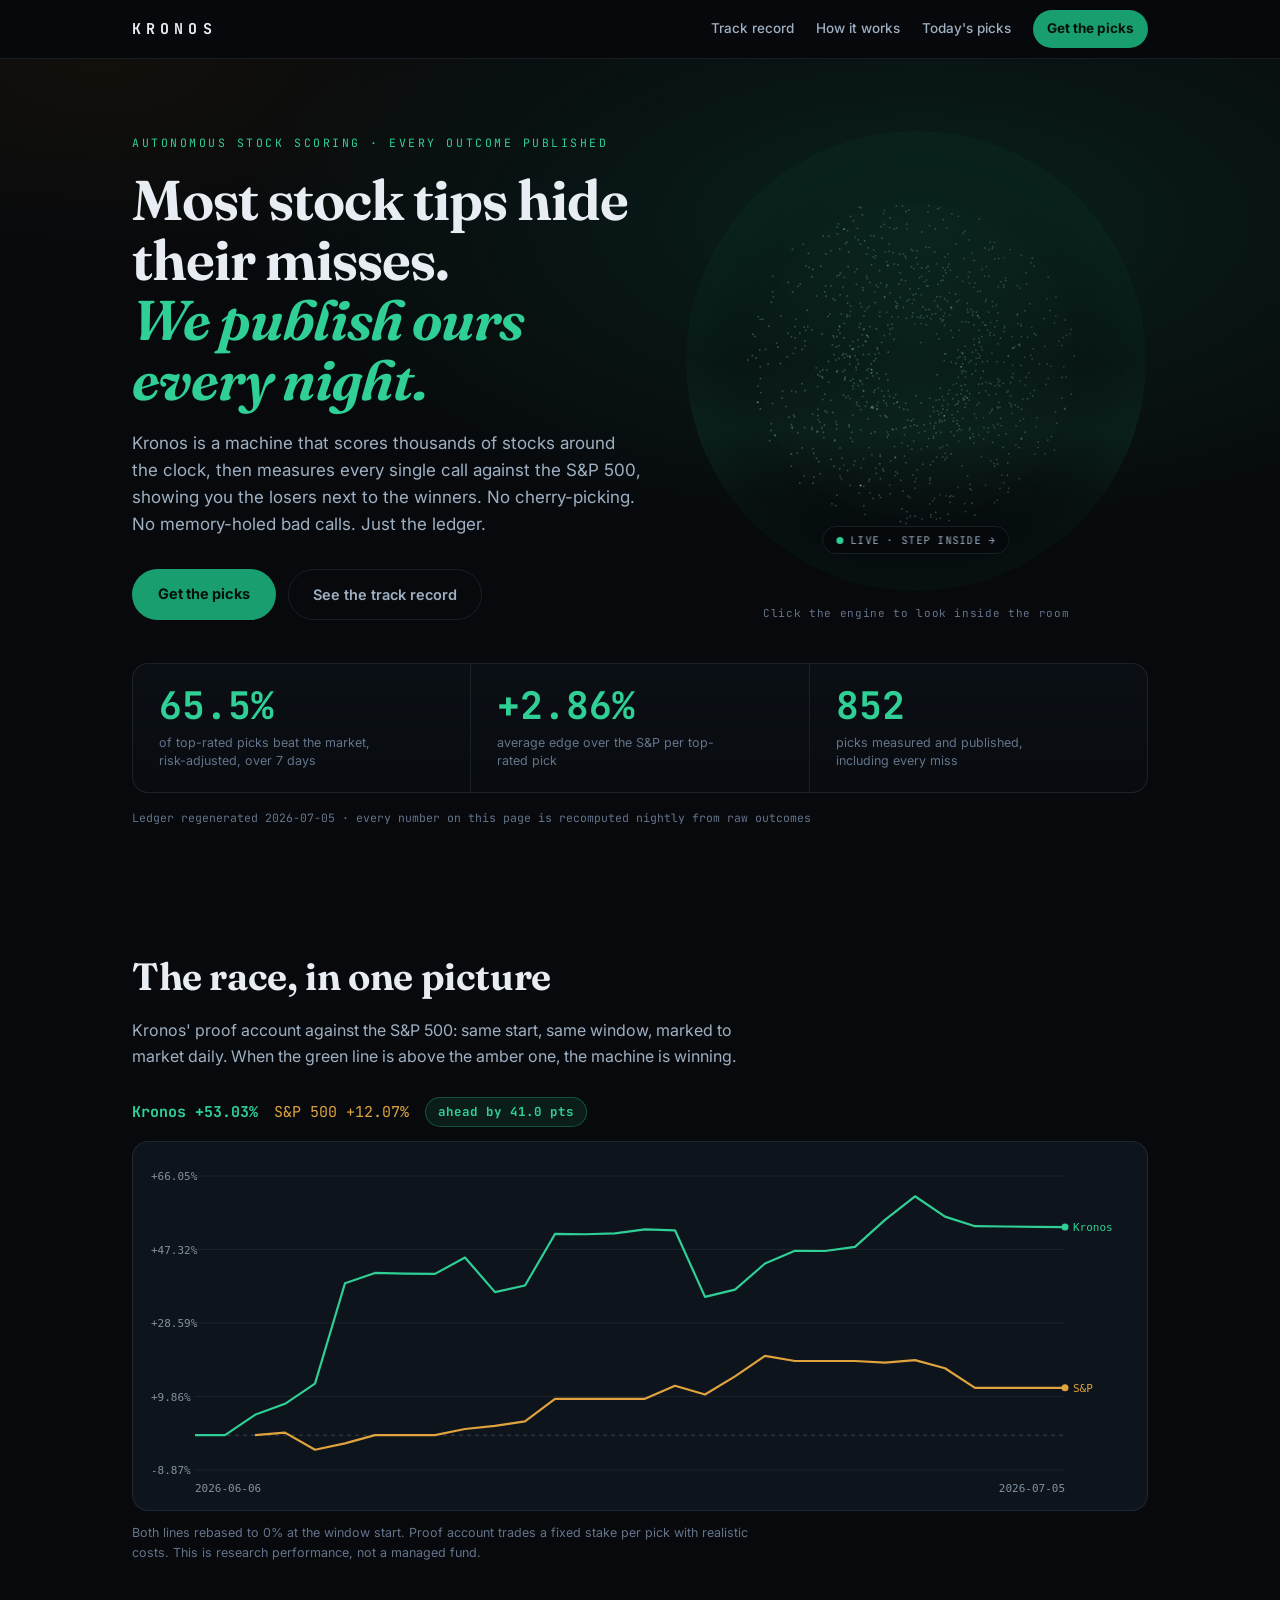
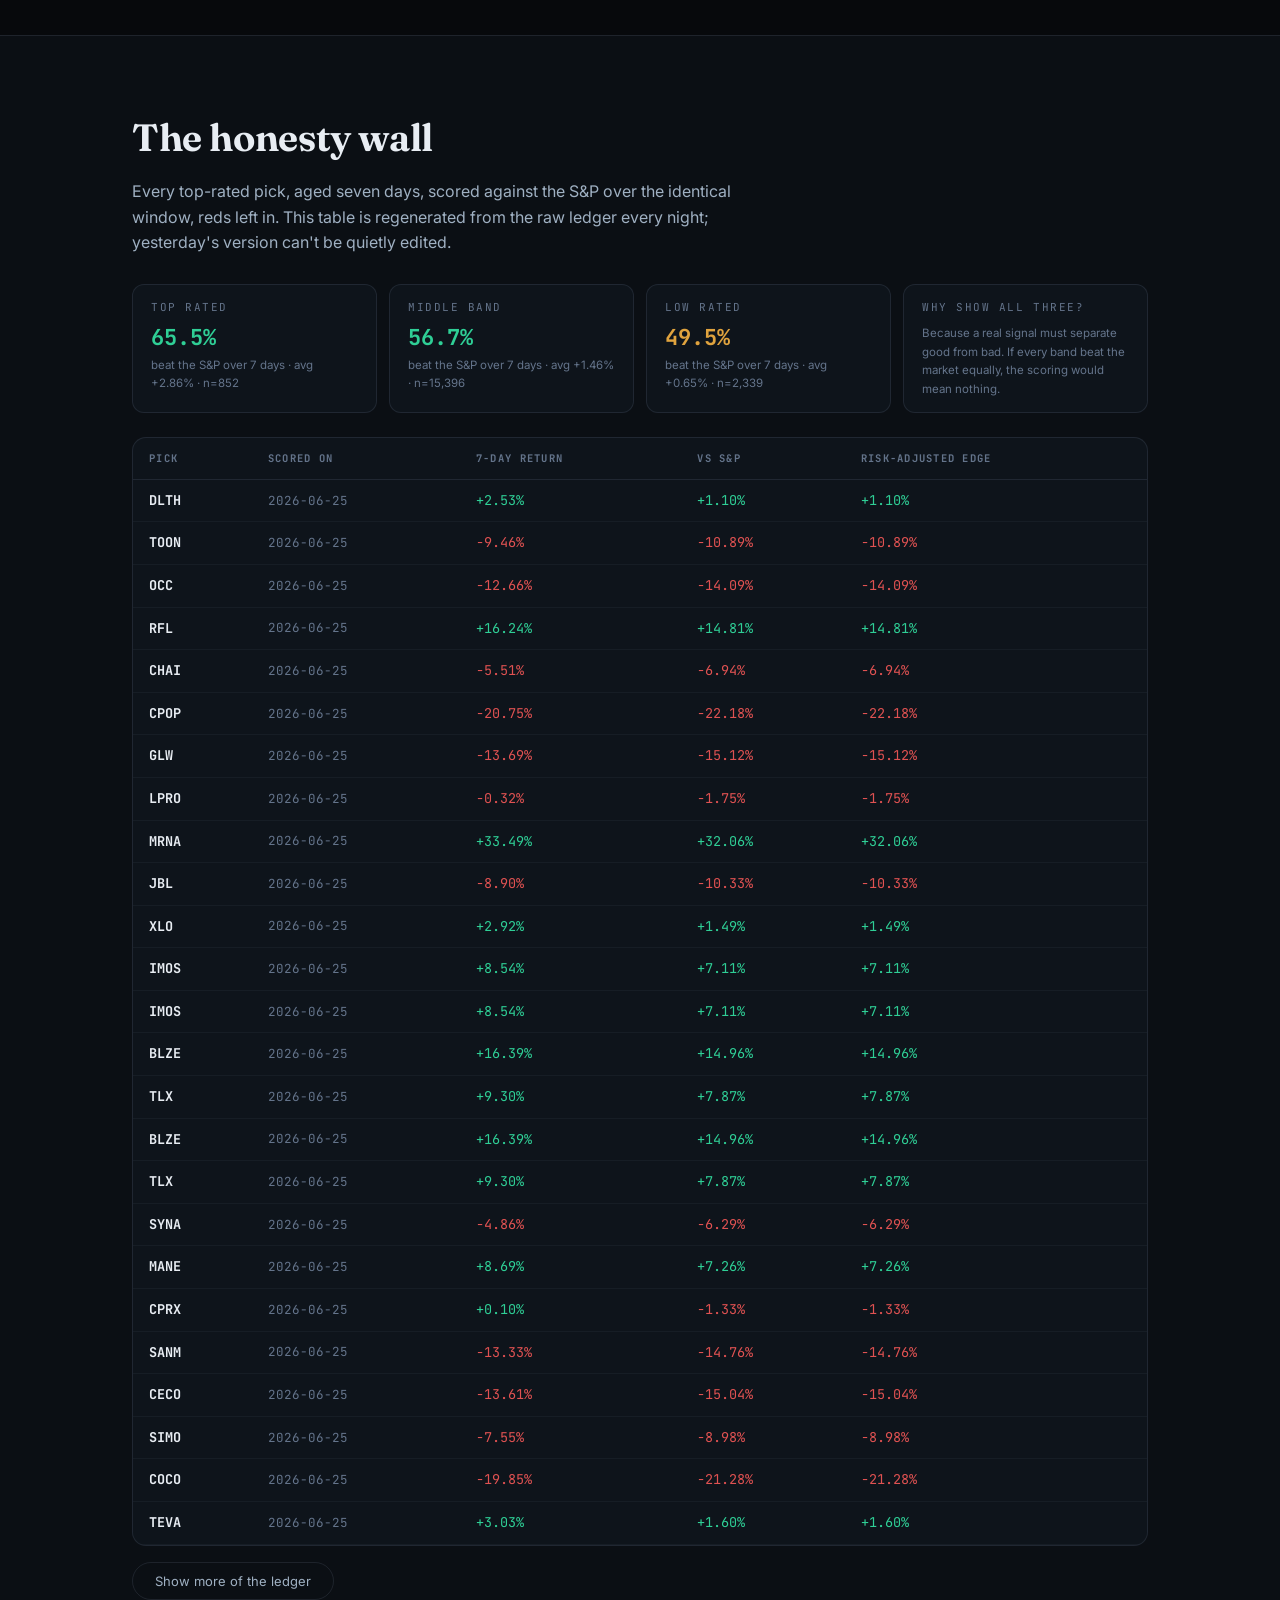
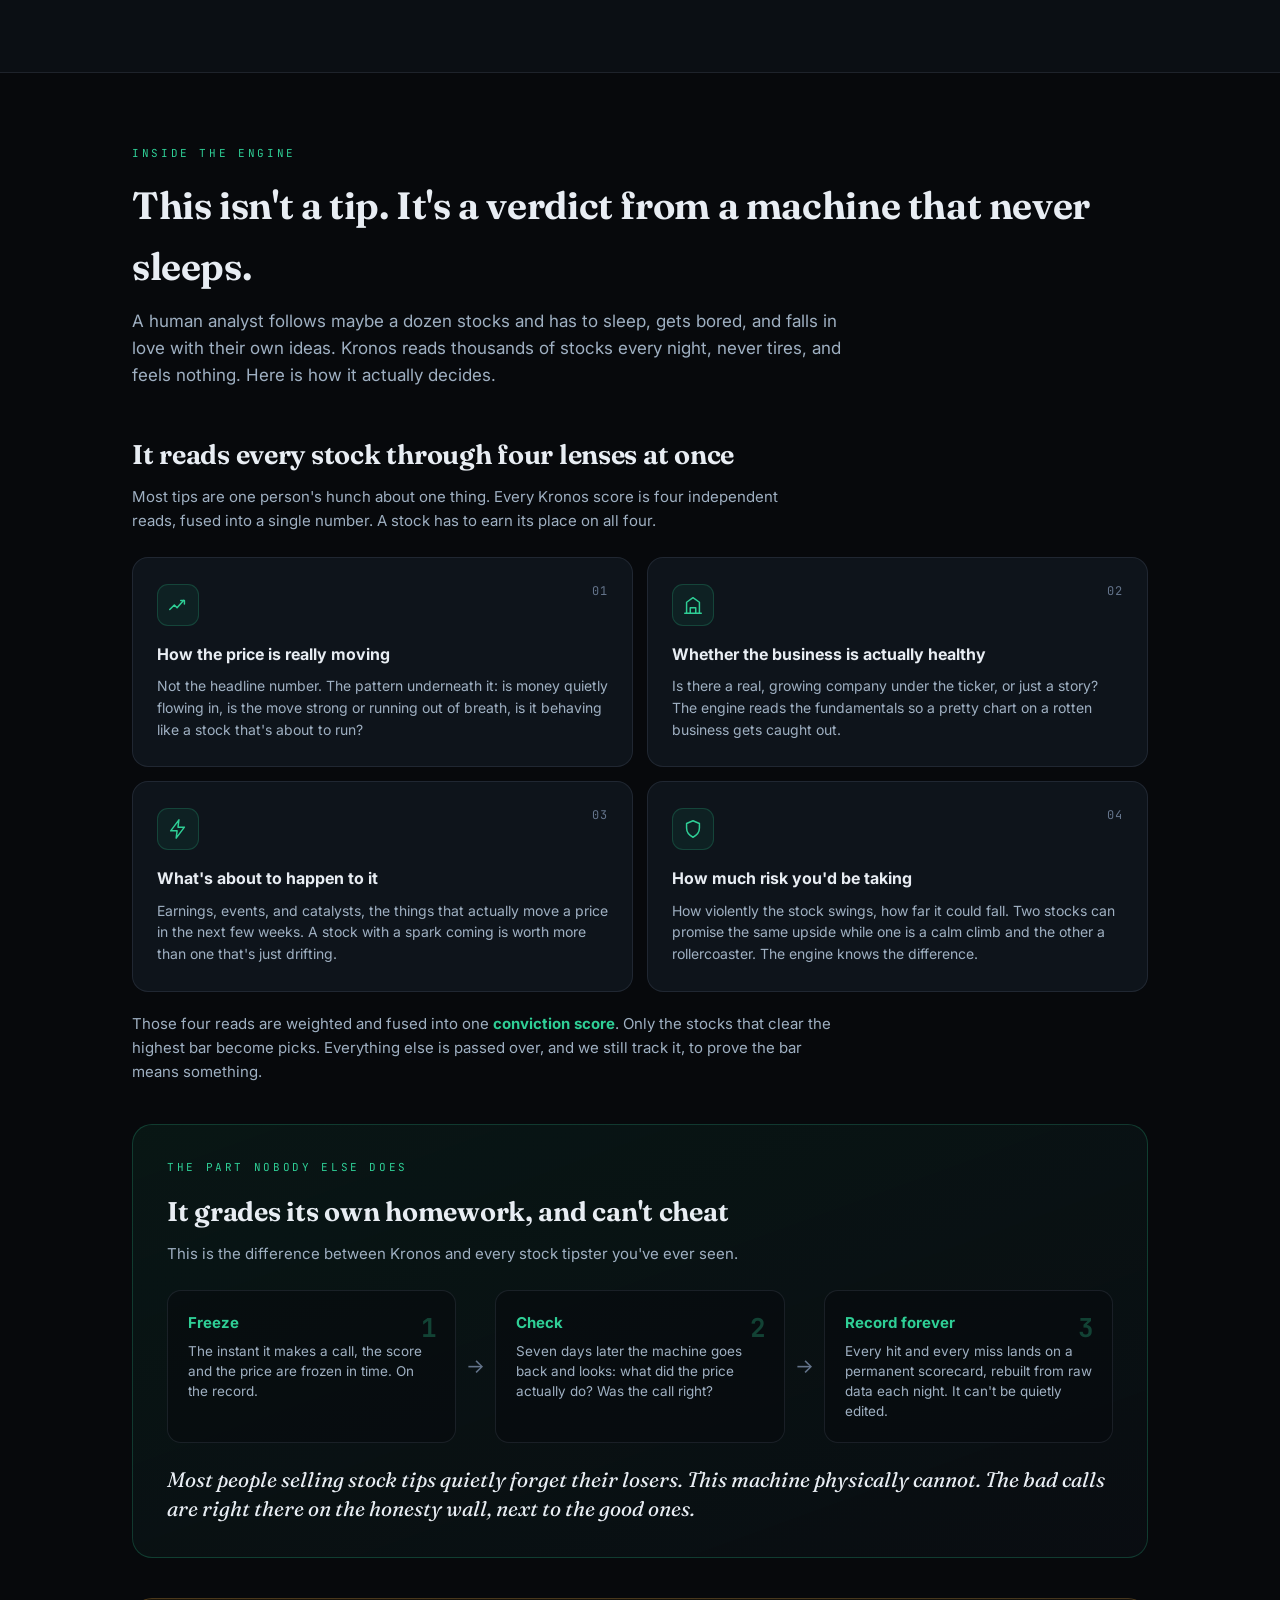
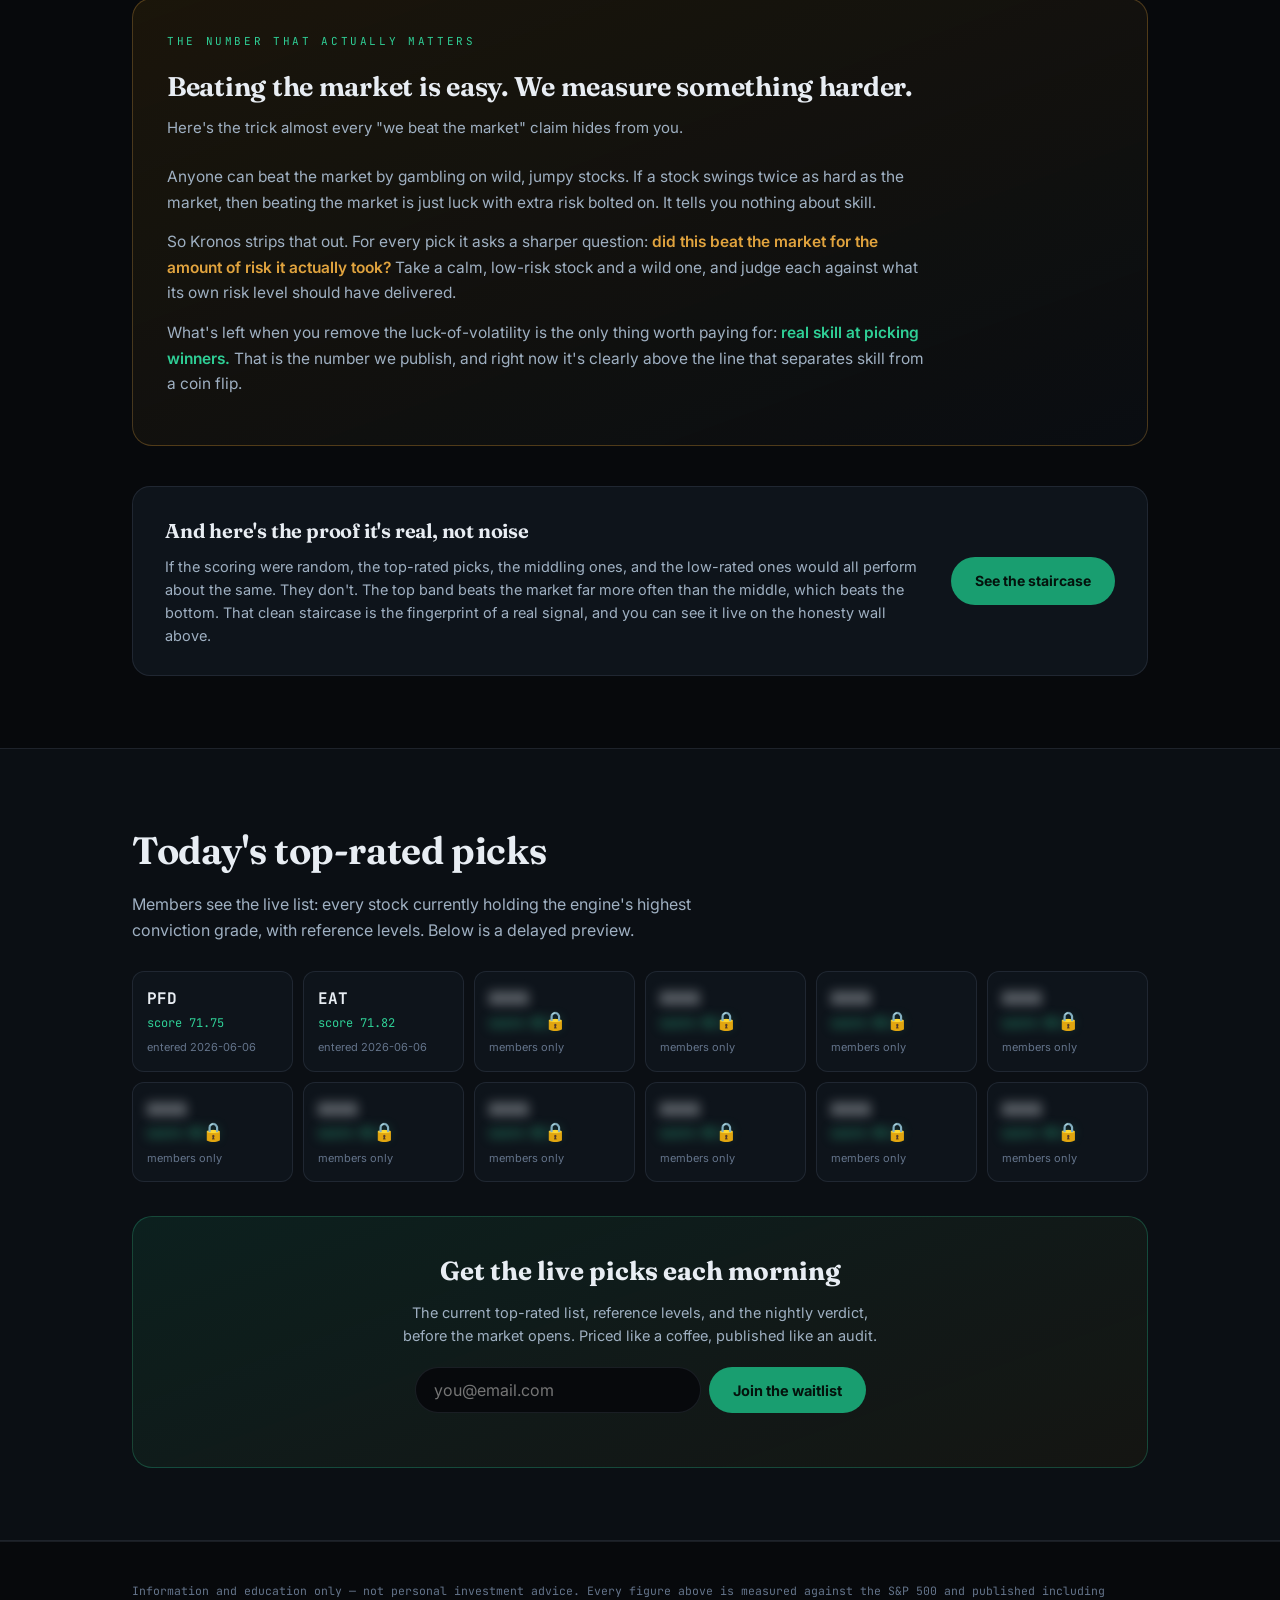
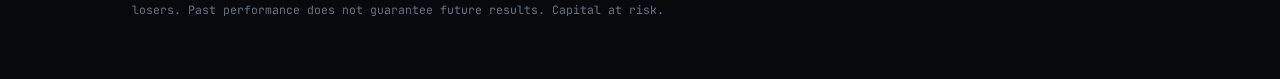
==== index.html @ e22fe5fb "feat(waitlist): wire the signup form to a real endpoint (Web3Forms) The waitlist now actually collec" ====
<!DOCTYPE html>
<html lang="en">
<head>
  <meta charset="UTF-8">
  <meta name="viewport" content="width=device-width, initial-scale=1.0, viewport-fit=cover">
  <title>KRONOS: the stock scorer that publishes its misses</title>
  <meta name="description" content="An autonomous engine that scores thousands of stocks nightly and publishes every outcome, winners and losers, benchmarked against the S&P 500.">
  <meta name="theme-color" content="#07090c">
  <link rel="preconnect" href="https://fonts.googleapis.com">
  <link rel="preconnect" href="https://fonts.gstatic.com" crossorigin>
  <link href="https://fonts.googleapis.com/css2?family=Fraunces:opsz,wght@9..144,500;9..144,650&family=Inter:wght@400;500;600;700&family=JetBrains+Mono:wght@400;500;700&display=swap" rel="stylesheet">
  <link rel="stylesheet" href="css/site.css?v=4">
</head>
<body>
  <header class="nav">
    <div class="wrap nav-in">
      <div class="wordmark">KRONOS</div>
      <nav class="nav-links">
        <a href="#record">Track record</a>
        <a href="#how">How it works</a>
        <a href="#picks">Today's picks</a>
        <a class="cta-mini" href="#join">Get the picks</a>
      </nav>
    </div>
  </header>

  <!-- HERO: the living entity + the claim -->
  <section class="hero">
    <div class="wrap hero-grid">
      <div class="hero-copy">
        <p class="kicker">AUTONOMOUS STOCK SCORING · EVERY OUTCOME PUBLISHED</p>
        <h1>Most stock tips hide their misses.<br><em>We publish ours every night.</em></h1>
        <p class="sub">Kronos is a machine that scores thousands of stocks around the clock, then
          measures every single call against the S&amp;P 500, showing you the losers next to the winners.
          No cherry-picking. No memory-holed bad calls. Just the ledger.</p>
        <div class="hero-cta-row">
          <a href="#join" class="btn-primary">Get the picks</a>
          <a href="#record" class="btn-ghost">See the track record</a>
        </div>
      </div>
      <div class="hero-entity">
        <button class="entity-chamber" id="entity-open" type="button" aria-label="Step inside the engine room">
          <canvas id="entity"></canvas>
          <div class="entity-scanline"></div>
          <div class="entity-badge"><span class="pulse-dot"></span>LIVE · STEP INSIDE&nbsp;→</div>
        </button>
        <p class="entity-hint">Click the engine to look inside the room</p>
      </div>
    </div>

    <!-- the numbers, as a live readout strip under the hero -->
    <div class="wrap">
      <div class="readout" id="hero-stats">
        <div class="readout-cell"><b id="st-beat">...</b><span>of top-rated picks beat the market, risk-adjusted, over 7 days</span></div>
        <div class="readout-div"></div>
        <div class="readout-cell"><b id="st-alpha">...</b><span>average edge over the S&amp;P per top-rated pick</span></div>
        <div class="readout-div"></div>
        <div class="readout-cell"><b id="st-n">...</b><span>picks measured and published, including every miss</span></div>
      </div>
      <p class="asof mono" id="as-of">...</p>
    </div>
  </section>

  <!-- THE RACE -->
  <section class="band" id="race">
    <div class="wrap">
      <h2>The race, in one picture</h2>
      <p class="lede">Kronos' proof account against the S&amp;P 500: same start, same window,
        marked to market daily. When the green line is above the amber one, the machine is winning.</p>
      <div class="race-head mono" id="race-verdict">...</div>
      <div class="chart-card">
        <canvas id="race-chart" height="340"></canvas>
      </div>
      <p class="note">Both lines rebased to 0% at the window start. Proof account trades a fixed
        stake per pick with realistic costs. This is research performance, not a managed fund.</p>
    </div>
  </section>

  <!-- HONESTY WALL -->
  <section class="band alt" id="record">
    <div class="wrap">
      <h2>The honesty wall</h2>
      <p class="lede">Every top-rated pick, aged seven days, scored against the S&amp;P over the
        identical window, reds left in. This table is regenerated from the raw ledger every night;
        yesterday's version can't be quietly edited.</p>
      <div class="bands-row" id="bands-row"></div>
      <div class="table-scroll">
        <table class="wall" id="wall">
          <thead><tr><th>Pick</th><th>Scored on</th><th>7-day return</th><th>vs S&amp;P</th><th>Risk-adjusted edge</th></tr></thead>
          <tbody></tbody>
        </table>
      </div>
      <button class="ghost" id="wall-more" type="button">Show more of the ledger</button>
    </div>
  </section>

  <!-- HOW THE ENGINE THINKS -->
  <section class="band" id="how">
    <div class="wrap">
      <p class="eyebrow">INSIDE THE ENGINE</p>
      <h2>This isn't a tip. It's a verdict from a machine that never sleeps.</h2>
      <p class="lede think-lead">A human analyst follows maybe a dozen stocks and has to sleep,
        gets bored, and falls in love with their own ideas. Kronos reads thousands of stocks every
        night, never tires, and feels nothing. Here is how it actually decides.</p>

      <!-- Four lenses -->
      <h3 class="think-h">It reads every stock through four lenses at once</h3>
      <p class="think-sub">Most tips are one person's hunch about one thing. Every Kronos score is
        four independent reads, fused into a single number. A stock has to earn its place on all four.</p>
      <div class="lenses">
        <div class="lens">
          <div class="lens-ic"><svg viewBox="0 0 24 24" fill="none" stroke="currentColor" stroke-width="1.6" stroke-linecap="round" stroke-linejoin="round"><path d="M3 17l5-5 3 3 7-8"/><path d="M15 7h4v4"/></svg></div>
          <span class="lens-n">01</span>
          <h4>How the price is really moving</h4>
          <p>Not the headline number. The pattern underneath it: is money quietly flowing in,
            is the move strong or running out of breath, is it behaving like a stock that's about to run?</p>
        </div>
        <div class="lens">
          <div class="lens-ic"><svg viewBox="0 0 24 24" fill="none" stroke="currentColor" stroke-width="1.6" stroke-linecap="round" stroke-linejoin="round"><path d="M3 21h18"/><path d="M5 21V9l7-5 7 5v12"/><path d="M9 21v-6h6v6"/></svg></div>
          <span class="lens-n">02</span>
          <h4>Whether the business is actually healthy</h4>
          <p>Is there a real, growing company under the ticker, or just a story? The engine reads the
            fundamentals so a pretty chart on a rotten business gets caught out.</p>
        </div>
        <div class="lens">
          <div class="lens-ic"><svg viewBox="0 0 24 24" fill="none" stroke="currentColor" stroke-width="1.6" stroke-linecap="round" stroke-linejoin="round"><path d="M13 2L4 14h7l-1 8 9-12h-7l1-8z"/></svg></div>
          <span class="lens-n">03</span>
          <h4>What's about to happen to it</h4>
          <p>Earnings, events, and catalysts, the things that actually move a price in the next few
            weeks. A stock with a spark coming is worth more than one that's just drifting.</p>
        </div>
        <div class="lens">
          <div class="lens-ic"><svg viewBox="0 0 24 24" fill="none" stroke="currentColor" stroke-width="1.6" stroke-linecap="round" stroke-linejoin="round"><path d="M12 3l7 3v5c0 4.5-3 8-7 10-4-2-7-5.5-7-10V6l7-3z"/></svg></div>
          <span class="lens-n">04</span>
          <h4>How much risk you'd be taking</h4>
          <p>How violently the stock swings, how far it could fall. Two stocks can promise the same
            upside while one is a calm climb and the other a rollercoaster. The engine knows the difference.</p>
        </div>
      </div>
      <p class="fuse-note">Those four reads are weighted and fused into one <b>conviction score</b>.
        Only the stocks that clear the highest bar become picks. Everything else is passed over,
        and we still track it, to prove the bar means something.</p>

      <!-- The self-scoring loop -->
      <div class="insight">
        <p class="eyebrow">THE PART NOBODY ELSE DOES</p>
        <h3 class="think-h">It grades its own homework, and can't cheat</h3>
        <p class="think-sub">This is the difference between Kronos and every stock tipster you've
          ever seen.</p>
        <div class="loop">
          <div class="loop-step"><span class="loop-n">1</span><b>Freeze</b>
            <p>The instant it makes a call, the score and the price are frozen in time. On the record.</p></div>
          <div class="loop-arrow">→</div>
          <div class="loop-step"><span class="loop-n">2</span><b>Check</b>
            <p>Seven days later the machine goes back and looks: what did the price actually do? Was the call right?</p></div>
          <div class="loop-arrow">→</div>
          <div class="loop-step"><span class="loop-n">3</span><b>Record forever</b>
            <p>Every hit and every miss lands on a permanent scorecard, rebuilt from raw data each night. It can't be quietly edited.</p></div>
        </div>
        <p class="insight-punch">Most people selling stock tips quietly forget their losers.
          This machine physically cannot. The bad calls are right there on the honesty wall, next to the good ones.</p>
      </div>

      <!-- The clever bit: risk-adjusted -->
      <div class="insight insight-gold">
        <p class="eyebrow">THE NUMBER THAT ACTUALLY MATTERS</p>
        <h3 class="think-h">Beating the market is easy. We measure something harder.</h3>
        <p class="think-sub">Here's the trick almost every "we beat the market" claim hides from you.</p>
        <p class="clever">Anyone can beat the market by gambling on wild, jumpy stocks. If a stock
          swings twice as hard as the market, then beating the market is just luck with extra risk bolted on.
          It tells you nothing about skill.</p>
        <p class="clever">So Kronos strips that out. For every pick it asks a sharper question:
          <b>did this beat the market for the amount of risk it actually took?</b> Take a calm,
          low-risk stock and a wild one, and judge each against what its own risk level should have delivered.</p>
        <p class="clever clever-last">What's left when you remove the luck-of-volatility is the only thing worth
          paying for: <b>real skill at picking winners.</b> That is the number we publish, and right now it's
          clearly above the line that separates skill from a coin flip.</p>
      </div>

      <!-- Gradient proof -->
      <div class="proof-strip">
        <div class="proof-strip-in">
          <div class="proof-strip-txt">
            <h3 class="think-h">And here's the proof it's real, not noise</h3>
            <p>If the scoring were random, the top-rated picks, the middling ones, and the low-rated
              ones would all perform about the same. They don't. The top band beats the market far more
              often than the middle, which beats the bottom. That clean staircase is the fingerprint of a
              real signal, and you can see it live on the honesty wall above.</p>
          </div>
          <a href="#record" class="proof-strip-cta">See the staircase</a>
        </div>
      </div>
    </div>
  </section>

  <!-- TODAY'S PICKS (the product) -->
  <section class="band alt" id="picks">
    <div class="wrap">
      <h2>Today's top-rated picks</h2>
      <p class="lede">Members see the live list: every stock currently holding the engine's highest
        conviction grade, with reference levels. Below is a delayed preview.</p>
      <div class="picks-grid" id="picks-grid"></div>
      <div class="paywall" id="join">
        <h3>Get the live picks each morning</h3>
        <p>The current top-rated list, reference levels, and the nightly verdict, before the market opens.
          Priced like a coffee, published like an audit.</p>
        <form class="waitlist" id="wl-form" onsubmit="return joinWaitlist(event)">
          <input type="email" id="wl-email" placeholder="you@email.com" required autocomplete="email">
          <input type="checkbox" name="botcheck" tabindex="-1" aria-hidden="true" style="position:absolute;left:-9999px;opacity:0">
          <button type="submit">Join the waitlist</button>
        </form>
        <p class="mono tiny" id="wl-done"></p>
      </div>
    </div>
  </section>

  <!-- THE ENGINE ROOM (opens from the entity) -->
  <div class="engine-room" id="engine-room" aria-hidden="true">
    <div class="er-top">
      <div class="er-title">THE ENGINE ROOM <span class="er-live"><span class="pulse-dot"></span>LIVE</span></div>
      <div class="er-stats" id="er-stats"></div>
      <button class="er-close" id="er-close" type="button">Close ✕</button>
    </div>
    <div class="er-stage">
      <canvas id="er-canvas"></canvas>
    </div>
    <div class="er-foot">
      <span class="er-legend-item"><i style="background:#9fb0c2"></i>a ticker moving through the line</span>
      <span class="er-legend-item"><i style="background:#2fcf96"></i>graded top band</span>
      <span class="er-legend-item"><i style="background:#e0a33e"></i>middle band</span>
      <span class="er-legend-item"><i style="background:#e05252"></i>low band</span>
      <span class="er-foot-note">Roles shown, driven by tickers the engine is actually publishing. A live look at the line, not the secret sauce.</span>
    </div>
  </div>

  <footer>
    <div class="wrap">
      <p class="mono tiny" id="disclaimer">Information and education only. Not personal investment advice.
        Capital at risk. Past performance does not guarantee future results.</p>
    </div>
  </footer>

  <script src="js/site.js?v=4"></script>
  <script src="js/entity.js?v=1"></script>
  <script src="js/engine-room.js?v=2"></script>
</body>
</html>
---- css/site.css ----
/* KRONOS public site: dark editorial fintech. Personality: an audit you can
   read like a magazine. Serif display (Fraunces) for the claims, Inter for
   body, JetBrains Mono for anything that is a number from the ledger. */

:root {
  --bg: #07090c;
  --bg-2: #0b0f14;
  --card: #0e141b;
  --line: rgba(151, 173, 196, .13);
  --ink: #e8edf3;
  --ink-2: #9fb0c2;
  --ink-3: #64748b;
  --green: #199e70;      /* validated series pair (dark) */
  --green-hi: #2fcf96;
  --amber: #c98500;
  --amber-hi: #e0a33e;
  --red: #e05252;
  --serif: "Fraunces", Georgia, serif;
  --sans: "Inter", -apple-system, sans-serif;
  --mono: "JetBrains Mono", monospace;
}
* { margin: 0; padding: 0; box-sizing: border-box; }
html { scroll-behavior: smooth; -webkit-text-size-adjust: 100%; }
body { background: var(--bg); color: var(--ink); font-family: var(--sans); line-height: 1.6; }
.wrap { max-width: 1060px; margin: 0 auto; padding: 0 22px; }
.mono { font-family: var(--mono); }
.tiny { font-size: 11.5px; color: var(--ink-3); }
h2 { font-family: var(--serif); font-weight: 650; font-size: clamp(26px, 4vw, 38px); letter-spacing: -0.01em; margin-bottom: 10px; }
.lede { color: var(--ink-2); max-width: 640px; margin-bottom: 28px; font-size: 16px; }
.note { color: var(--ink-3); font-size: 12.5px; margin-top: 12px; max-width: 640px; }

/* nav */
.nav { position: sticky; top: 0; z-index: 50; background: rgba(7, 9, 12, .82); backdrop-filter: blur(14px); border-bottom: 1px solid var(--line); }
.nav-in { display: flex; align-items: center; justify-content: space-between; height: 58px; }
.wordmark { font-family: var(--mono); font-weight: 700; letter-spacing: .34em; font-size: 15px; }
.nav-links { display: flex; gap: 22px; align-items: center; }
.nav-links a { color: var(--ink-2); text-decoration: none; font-size: 13.5px; font-weight: 500; }
.nav-links a:hover { color: var(--ink); }
.cta-mini { background: var(--green); color: #04120c !important; padding: 8px 14px; border-radius: 999px; font-weight: 700 !important; }

/* hero */
.hero { padding: clamp(40px, 6vw, 72px) 0 48px; position: relative; overflow: hidden; background:
  radial-gradient(1100px 520px at 72% 20%, rgba(25, 158, 112, .16), transparent 62%),
  radial-gradient(800px 400px at 8% 0%, rgba(201, 133, 0, .06), transparent 55%); }
.hero-grid { display: grid; grid-template-columns: 1.05fr .95fr; gap: 40px; align-items: center; }
.kicker { font-family: var(--mono); font-size: 11.5px; letter-spacing: .22em; color: var(--green-hi); margin-bottom: 18px; }
.hero h1 { font-family: var(--serif); font-weight: 650; font-size: clamp(34px, 5vw, 56px); line-height: 1.07; letter-spacing: -0.018em; }
.hero h1 em { font-style: italic; color: var(--green-hi); }
.hero .sub { margin-top: 20px; max-width: 560px; color: var(--ink-2); font-size: clamp(15px, 1.6vw, 17px); }
.hero-cta-row { display: flex; gap: 12px; margin-top: 30px; flex-wrap: wrap; }
.btn-primary { background: var(--green); color: #04120c; text-decoration: none; font-weight: 700; font-size: 14.5px; padding: 13px 26px; border-radius: 999px; transition: background .15s; }
.btn-primary:hover { background: var(--green-hi); }
.btn-ghost { border: 1px solid var(--line); color: var(--ink-2); text-decoration: none; font-weight: 600; font-size: 14.5px; padding: 13px 24px; border-radius: 999px; }
.btn-ghost:hover { border-color: var(--ink-3); color: var(--ink); }

/* the living entity chamber */
.hero-entity { display: flex; flex-direction: column; align-items: center; }
.entity-chamber { position: relative; width: 100%; max-width: 460px; aspect-ratio: 1 / 1;
  border-radius: 50%; overflow: hidden; cursor: pointer; padding: 0; border: none;
  background: radial-gradient(circle at 50% 50%, rgba(25, 158, 112, .06), rgba(7, 9, 12, 0) 70%);
  transition: transform .25s; }
.entity-chamber:hover { transform: scale(1.02); }
.entity-chamber:hover .entity-badge { border-color: rgba(47, 207, 150, .5); color: var(--ink); }
.entity-hint { margin-top: 14px; font-family: var(--mono); font-size: 11px; letter-spacing: .06em; color: var(--ink-3); }
.entity-chamber::before { content: ""; position: absolute; inset: 0; border-radius: 50%;
  box-shadow: inset 0 0 80px rgba(25, 158, 112, .1); pointer-events: none; z-index: 2; }
#entity { position: absolute; inset: 0; width: 100%; height: 100%; display: block; }
.entity-scanline { position: absolute; left: 0; right: 0; height: 30%; z-index: 1; pointer-events: none;
  background: linear-gradient(180deg, transparent, rgba(47, 207, 150, .05), transparent);
  animation: scan 6s linear infinite; }
@keyframes scan { 0% { top: -30%; } 100% { top: 100%; } }
.entity-badge { position: absolute; bottom: 8%; left: 50%; transform: translateX(-50%); z-index: 3;
  display: flex; align-items: center; gap: 7px; white-space: nowrap;
  font-family: var(--mono); font-size: 10.5px; letter-spacing: .12em; color: var(--ink-2);
  background: rgba(7, 9, 12, .72); border: 1px solid var(--line); border-radius: 999px; padding: 6px 13px;
  backdrop-filter: blur(6px); }
.pulse-dot { width: 7px; height: 7px; border-radius: 50%; background: var(--green-hi); box-shadow: 0 0 0 0 rgba(47, 207, 150, .6); animation: pulse 2s infinite; }
@keyframes pulse { 0% { box-shadow: 0 0 0 0 rgba(47, 207, 150, .5); } 70% { box-shadow: 0 0 0 8px rgba(47, 207, 150, 0); } 100% { box-shadow: 0 0 0 0 rgba(47, 207, 150, 0); } }

/* live readout strip (replaces stat cards) */
.readout { display: flex; align-items: stretch; margin-top: 40px; border: 1px solid var(--line);
  border-radius: 16px; background: linear-gradient(180deg, rgba(14, 20, 27, .6), rgba(14, 20, 27, .25)); overflow: hidden; }
.readout-cell { flex: 1; padding: 22px 26px; }
.readout-cell b { display: block; font-family: var(--mono); font-size: clamp(28px, 3.4vw, 38px); font-weight: 700; color: var(--green-hi); line-height: 1; }
.readout-cell span { display: block; margin-top: 10px; font-size: 12.5px; color: var(--ink-3); line-height: 1.45; max-width: 220px; }
.readout-div { width: 1px; background: var(--line); }
.asof { margin-top: 16px; font-size: 11.5px; color: var(--ink-3); }

/* bands */
.band { padding: 72px 0; }
.band.alt { background: var(--bg-2); border-top: 1px solid var(--line); border-bottom: 1px solid var(--line); }

/* race chart */
.race-head { font-size: 15px; margin-bottom: 14px; display: flex; gap: 16px; flex-wrap: wrap; align-items: center; }
.race-head .delta { padding: 4px 12px; border-radius: 999px; font-weight: 700; font-size: 12.5px; }
.race-head .delta.up { color: var(--green-hi); background: rgba(47, 207, 150, .1); border: 1px solid rgba(47, 207, 150, .3); }
.race-head .delta.down { color: var(--red); background: rgba(224, 82, 82, .1); border: 1px solid rgba(224, 82, 82, .3); }
.chart-card { background: var(--card); border: 1px solid var(--line); border-radius: 16px; padding: 18px 14px 10px; position: relative; }
.chart-card canvas { width: 100%; display: block; }

/* honesty wall */
.bands-row { display: flex; gap: 12px; flex-wrap: wrap; margin-bottom: 24px; }
.bandcard { background: var(--card); border: 1px solid var(--line); border-radius: 12px; padding: 14px 18px; flex: 1; min-width: 180px; }
.bandcard .bn { font-family: var(--mono); font-size: 11px; letter-spacing: .14em; text-transform: uppercase; color: var(--ink-3); }
.bandcard .bv { font-family: var(--mono); font-size: 22px; font-weight: 700; margin-top: 4px; }
.bandcard .bs { font-size: 11.5px; color: var(--ink-3); }
.table-scroll { overflow-x: auto; -webkit-overflow-scrolling: touch; border: 1px solid var(--line); border-radius: 14px; background: var(--card); }
.wall { width: 100%; border-collapse: collapse; font-size: 13.5px; min-width: 620px; }
.wall th { font-family: var(--mono); font-size: 10.5px; letter-spacing: .12em; text-transform: uppercase; color: var(--ink-3); text-align: left; padding: 12px 16px; border-bottom: 1px solid var(--line); }
.wall td { padding: 10px 16px; border-bottom: 1px solid rgba(151, 173, 196, .06); }
.wall td:first-child { font-family: var(--mono); font-weight: 700; }
.wall .pos { color: var(--green-hi); font-family: var(--mono); }
.wall .neg { color: var(--red); font-family: var(--mono); }
.wall .dim { color: var(--ink-3); font-family: var(--mono); font-size: 12.5px; }
.ghost { margin-top: 16px; background: none; border: 1px solid var(--line); color: var(--ink-2); border-radius: 999px; padding: 10px 22px; font-size: 13px; cursor: pointer; font-family: var(--sans); }
.ghost:hover { border-color: var(--ink-3); color: var(--ink); }

/* how the engine thinks */
.eyebrow { font-family: var(--mono); font-size: 11px; letter-spacing: .24em; color: var(--green-hi); margin-bottom: 14px; }
.think-lead { font-size: 17px; color: var(--ink-2); max-width: 720px; }
.think-h { font-family: var(--serif); font-weight: 650; font-size: clamp(21px, 3vw, 27px); letter-spacing: -0.01em; margin: 44px 0 8px; }
.think-sub { color: var(--ink-2); max-width: 680px; margin-bottom: 24px; font-size: 15px; }

/* four lenses */
.lenses { display: grid; grid-template-columns: repeat(2, 1fr); gap: 14px; }
.lens { position: relative; background: var(--card); border: 1px solid var(--line); border-radius: 16px; padding: 26px 24px; transition: border-color .2s, transform .2s; }
.lens:hover { border-color: rgba(47, 207, 150, .3); transform: translateY(-2px); }
.lens-ic { width: 42px; height: 42px; display: flex; align-items: center; justify-content: center;
  border-radius: 11px; background: rgba(25, 158, 112, .1); border: 1px solid rgba(47, 207, 150, .2);
  color: var(--green-hi); margin-bottom: 16px; }
.lens-ic svg { width: 22px; height: 22px; }
.lens-n { position: absolute; top: 24px; right: 24px; font-family: var(--mono); font-size: 12px; color: var(--ink-3); letter-spacing: .1em; }
.lens h4 { font-family: var(--sans); font-weight: 700; font-size: 16px; color: var(--ink); margin-bottom: 8px; }
.lens p { color: var(--ink-2); font-size: 14px; line-height: 1.55; }
.fuse-note { margin-top: 20px; font-size: 15px; color: var(--ink-2); max-width: 720px; }
.fuse-note b { color: var(--green-hi); }

/* insight blocks */
.insight { margin-top: 40px; background: linear-gradient(160deg, rgba(25, 158, 112, .09), rgba(14, 20, 27, .4));
  border: 1px solid rgba(47, 207, 150, .22); border-radius: 20px; padding: 34px; }
.insight-gold { background: linear-gradient(160deg, rgba(201, 133, 0, .1), rgba(14, 20, 27, .4));
  border-color: rgba(224, 163, 62, .28); }
.insight .think-h { margin-top: 0; }
.insight-punch { margin-top: 22px; font-family: var(--serif); font-size: clamp(17px, 2.4vw, 21px);
  line-height: 1.4; color: var(--ink); font-style: italic; }
.clever { color: var(--ink-2); font-size: 15.5px; line-height: 1.65; margin-bottom: 14px; max-width: 760px; }
.clever b { color: var(--amber-hi); font-weight: 600; }
.clever-last b { color: var(--green-hi); }

/* the freeze/check/record loop */
.loop { display: flex; align-items: stretch; gap: 10px; margin-top: 22px; flex-wrap: wrap; }
.loop-step { flex: 1; min-width: 200px; background: rgba(7, 9, 12, .5); border: 1px solid var(--line);
  border-radius: 14px; padding: 20px; position: relative; }
.loop-n { position: absolute; top: 16px; right: 18px; font-family: var(--mono); font-size: 26px;
  font-weight: 700; color: rgba(47, 207, 150, .28); }
.loop-step b { font-family: var(--sans); font-size: 15px; color: var(--green-hi); display: block; margin-bottom: 6px; }
.loop-step p { color: var(--ink-2); font-size: 13.5px; line-height: 1.5; }
.loop-arrow { display: flex; align-items: center; color: var(--ink-3); font-size: 20px; }

/* gradient proof strip */
.proof-strip { margin-top: 40px; }
.proof-strip-in { display: flex; align-items: center; gap: 24px; background: var(--card);
  border: 1px solid var(--line); border-radius: 18px; padding: 28px 32px; flex-wrap: wrap; }
.proof-strip-txt { flex: 1; min-width: 280px; }
.proof-strip-txt .think-h { margin: 0 0 8px; font-size: 20px; }
.proof-strip-txt p { color: var(--ink-2); font-size: 14.5px; line-height: 1.6; }
.proof-strip-cta { flex-shrink: 0; background: var(--green); color: #04120c; text-decoration: none;
  font-weight: 700; font-size: 14px; padding: 13px 24px; border-radius: 999px; white-space: nowrap; }
.proof-strip-cta:hover { background: var(--green-hi); }

/* picks + paywall */
.picks-grid { display: grid; grid-template-columns: repeat(auto-fill, minmax(150px, 1fr)); gap: 10px; margin-bottom: 34px; }
.pick { background: var(--card); border: 1px solid var(--line); border-radius: 12px; padding: 14px; }
.pick b { font-family: var(--mono); font-size: 16px; }
.pick .sc { font-family: var(--mono); font-size: 12px; color: var(--green-hi); margin-top: 2px; }
.pick .dt { font-size: 11px; color: var(--ink-3); margin-top: 6px; }
.pick.locked { position: relative; overflow: hidden; }
.pick.locked b, .pick.locked .sc { filter: blur(6px); user-select: none; }
.pick.locked::after { content: "🔒"; position: absolute; inset: 0; display: flex; align-items: center; justify-content: center; font-size: 18px; }
.paywall { background: linear-gradient(160deg, rgba(25, 158, 112, .12), rgba(201, 133, 0, .05)); border: 1px solid rgba(47, 207, 150, .25); border-radius: 20px; padding: 34px; text-align: center; }
.paywall h3 { font-family: var(--serif); font-size: 26px; margin-bottom: 8px; }
.paywall p { color: var(--ink-2); max-width: 480px; margin: 0 auto 20px; font-size: 14.5px; }
.waitlist { display: flex; gap: 8px; justify-content: center; flex-wrap: wrap; }
.waitlist input { background: var(--bg); border: 1px solid var(--line); color: var(--ink); border-radius: 999px; padding: 12px 18px; font-size: 16px; min-width: 260px; font-family: var(--sans); }
.waitlist button { background: var(--green); color: #04120c; border: none; border-radius: 999px; padding: 12px 24px; font-weight: 700; font-size: 14.5px; cursor: pointer; font-family: var(--sans); }
.waitlist button:hover { background: var(--green-hi); }
#wl-done { margin-top: 12px; color: var(--green-hi); }

/* the engine room overlay */
.engine-room { position: fixed; inset: 0; z-index: 200; display: none; flex-direction: column;
  background: rgba(4, 6, 9, .93); backdrop-filter: blur(10px); }
.engine-room.open { display: flex; animation: erin .3s ease; }
@keyframes erin { from { opacity: 0; } to { opacity: 1; } }
.er-top { display: flex; align-items: center; gap: 20px; padding: 16px 24px; border-bottom: 1px solid var(--line); flex-wrap: wrap; }
.er-title { font-family: var(--mono); font-weight: 700; letter-spacing: .18em; font-size: 14px; color: var(--ink); display: flex; align-items: center; gap: 12px; }
.er-live { display: inline-flex; align-items: center; gap: 6px; font-size: 10.5px; letter-spacing: .12em; color: var(--green-hi); }
.er-stats { display: flex; gap: 22px; flex: 1; flex-wrap: wrap; }
.er-stats span { font-family: var(--mono); font-size: 12px; color: var(--ink-3); }
.er-stats b { color: var(--green-hi); font-size: 14px; }
.er-close { background: none; border: 1px solid var(--line); color: var(--ink-2); border-radius: 999px; padding: 9px 18px; font-size: 13px; cursor: pointer; font-family: var(--sans); }
.er-close:hover { border-color: var(--ink-3); color: var(--ink); }
.er-stage { flex: 1; min-height: 0; position: relative; }
#er-canvas { position: absolute; inset: 0; width: 100%; height: 100%; display: block; }
.er-foot { display: flex; gap: 18px; align-items: center; padding: 13px 24px; border-top: 1px solid var(--line); flex-wrap: wrap; }
.er-legend-item { display: inline-flex; align-items: center; gap: 7px; font-size: 12px; color: var(--ink-2); }
.er-legend-item i { width: 10px; height: 10px; border-radius: 3px; display: inline-block; }
.er-foot-note { flex: 1; text-align: right; font-size: 11px; color: var(--ink-3); min-width: 200px; }

footer { padding: 40px 0 60px; border-top: 1px solid var(--line); }

/* tablet: readout wraps */
@media (max-width: 900px) {
  .hero-grid { grid-template-columns: 1fr; gap: 8px; }
  .hero-entity { order: -1; }
  .entity-chamber { max-width: 320px; }
  .hero-copy { text-align: center; }
  .hero-copy .sub { margin-left: auto; margin-right: auto; }
  .hero-cta-row { justify-content: center; }
}

/* mobile */
@media (max-width: 760px) {
  .nav-links a:not(.cta-mini) { display: none; }
  .lenses { grid-template-columns: 1fr; }
  .readout { flex-direction: column; }
  .readout-div { width: auto; height: 1px; }
  .readout-cell span { max-width: none; }
  .band { padding: 52px 0; }
  .insight { padding: 24px; }
  .loop-arrow { display: none; }
  .loop-step { min-width: 0; }
  .proof-strip-in { padding: 24px; }
  .proof-strip-cta { width: 100%; text-align: center; }
  .entity-chamber { max-width: 300px; }
  .entity-badge { font-size: 9px; letter-spacing: .06em; padding: 5px 11px; bottom: 5%; }
}
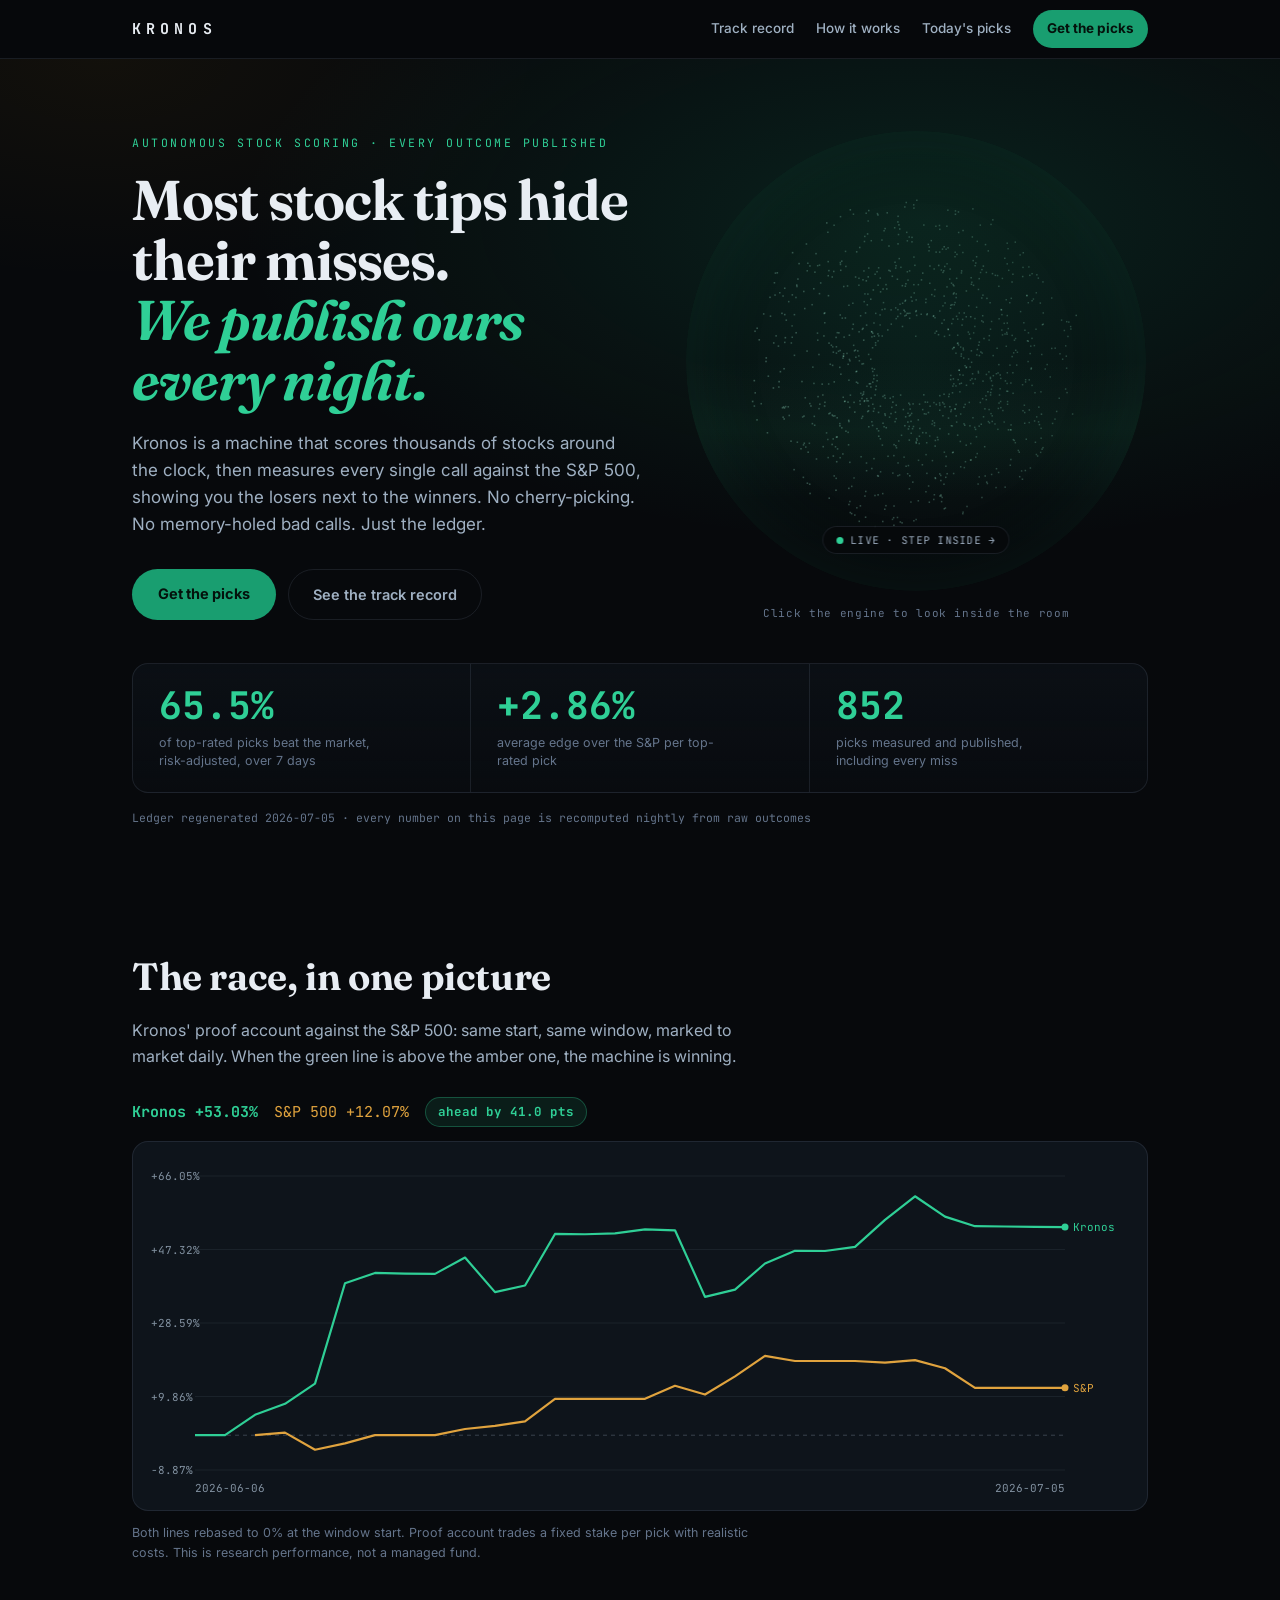
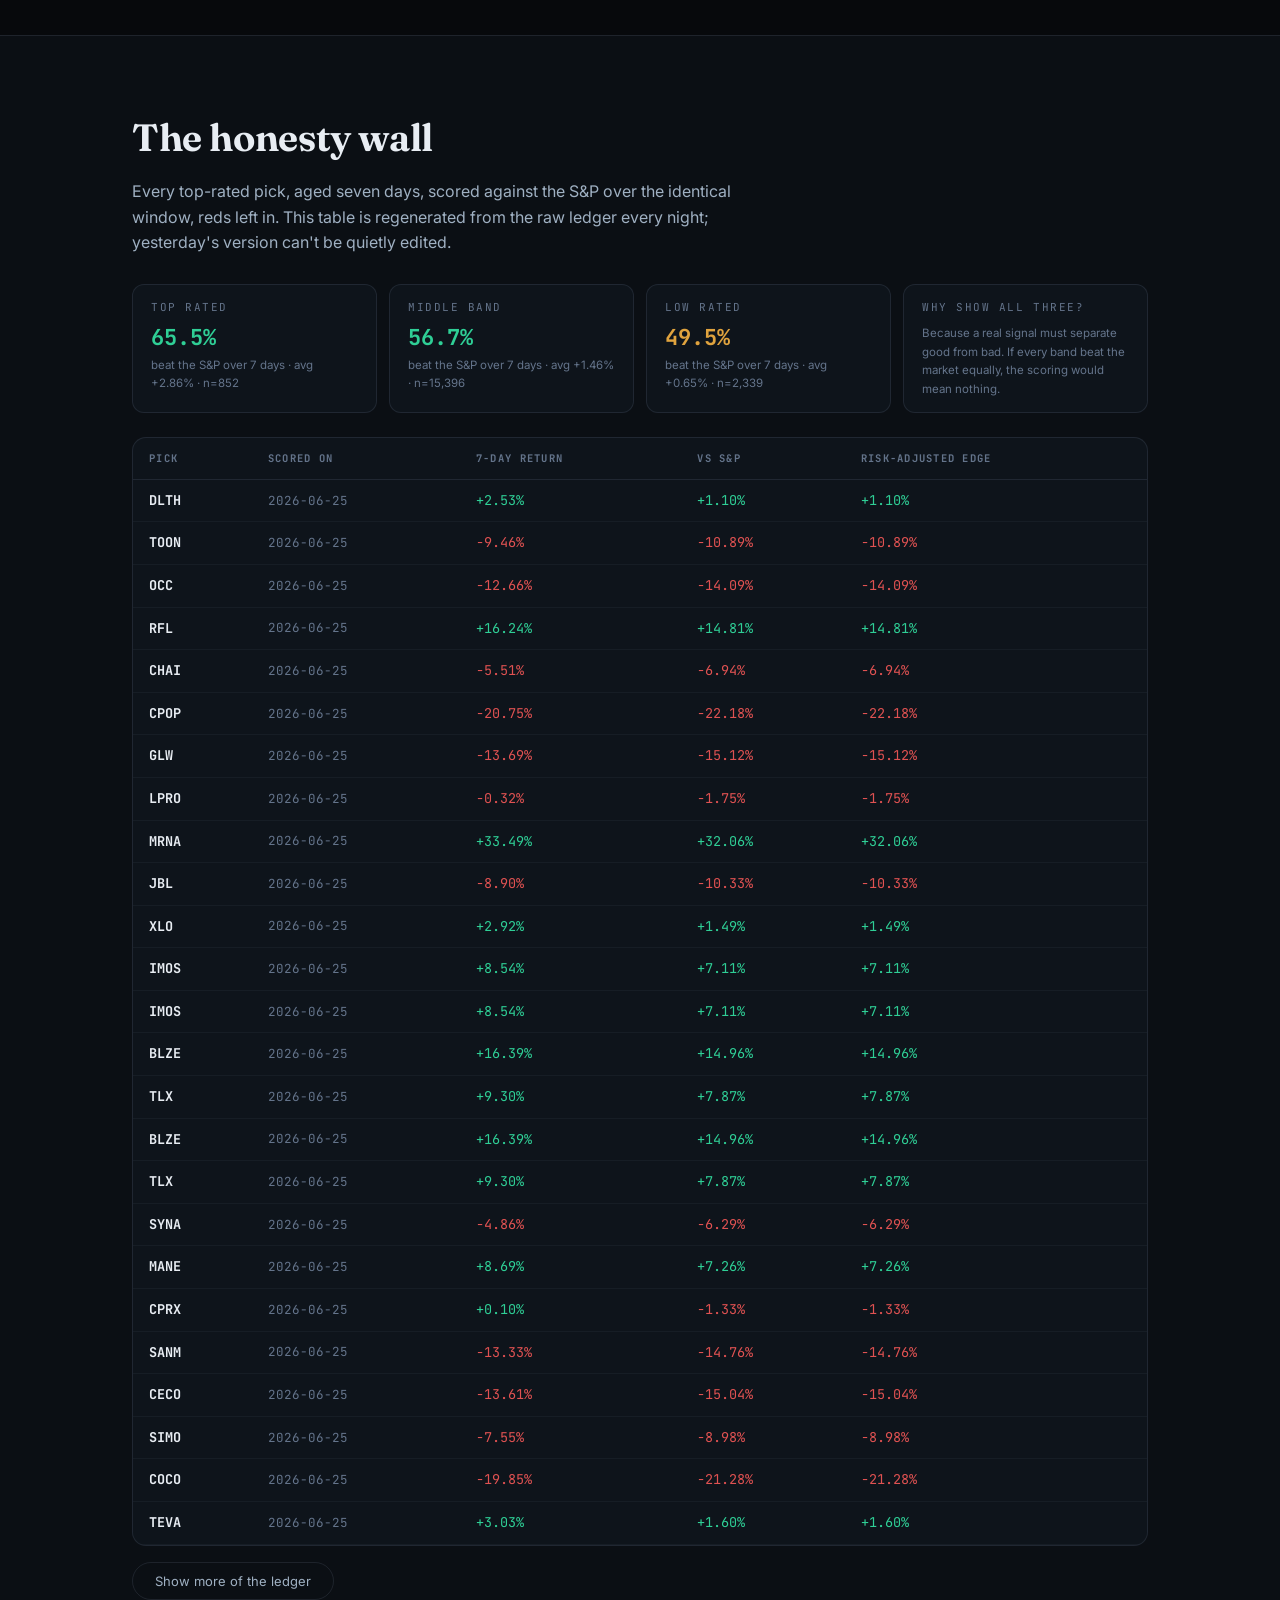
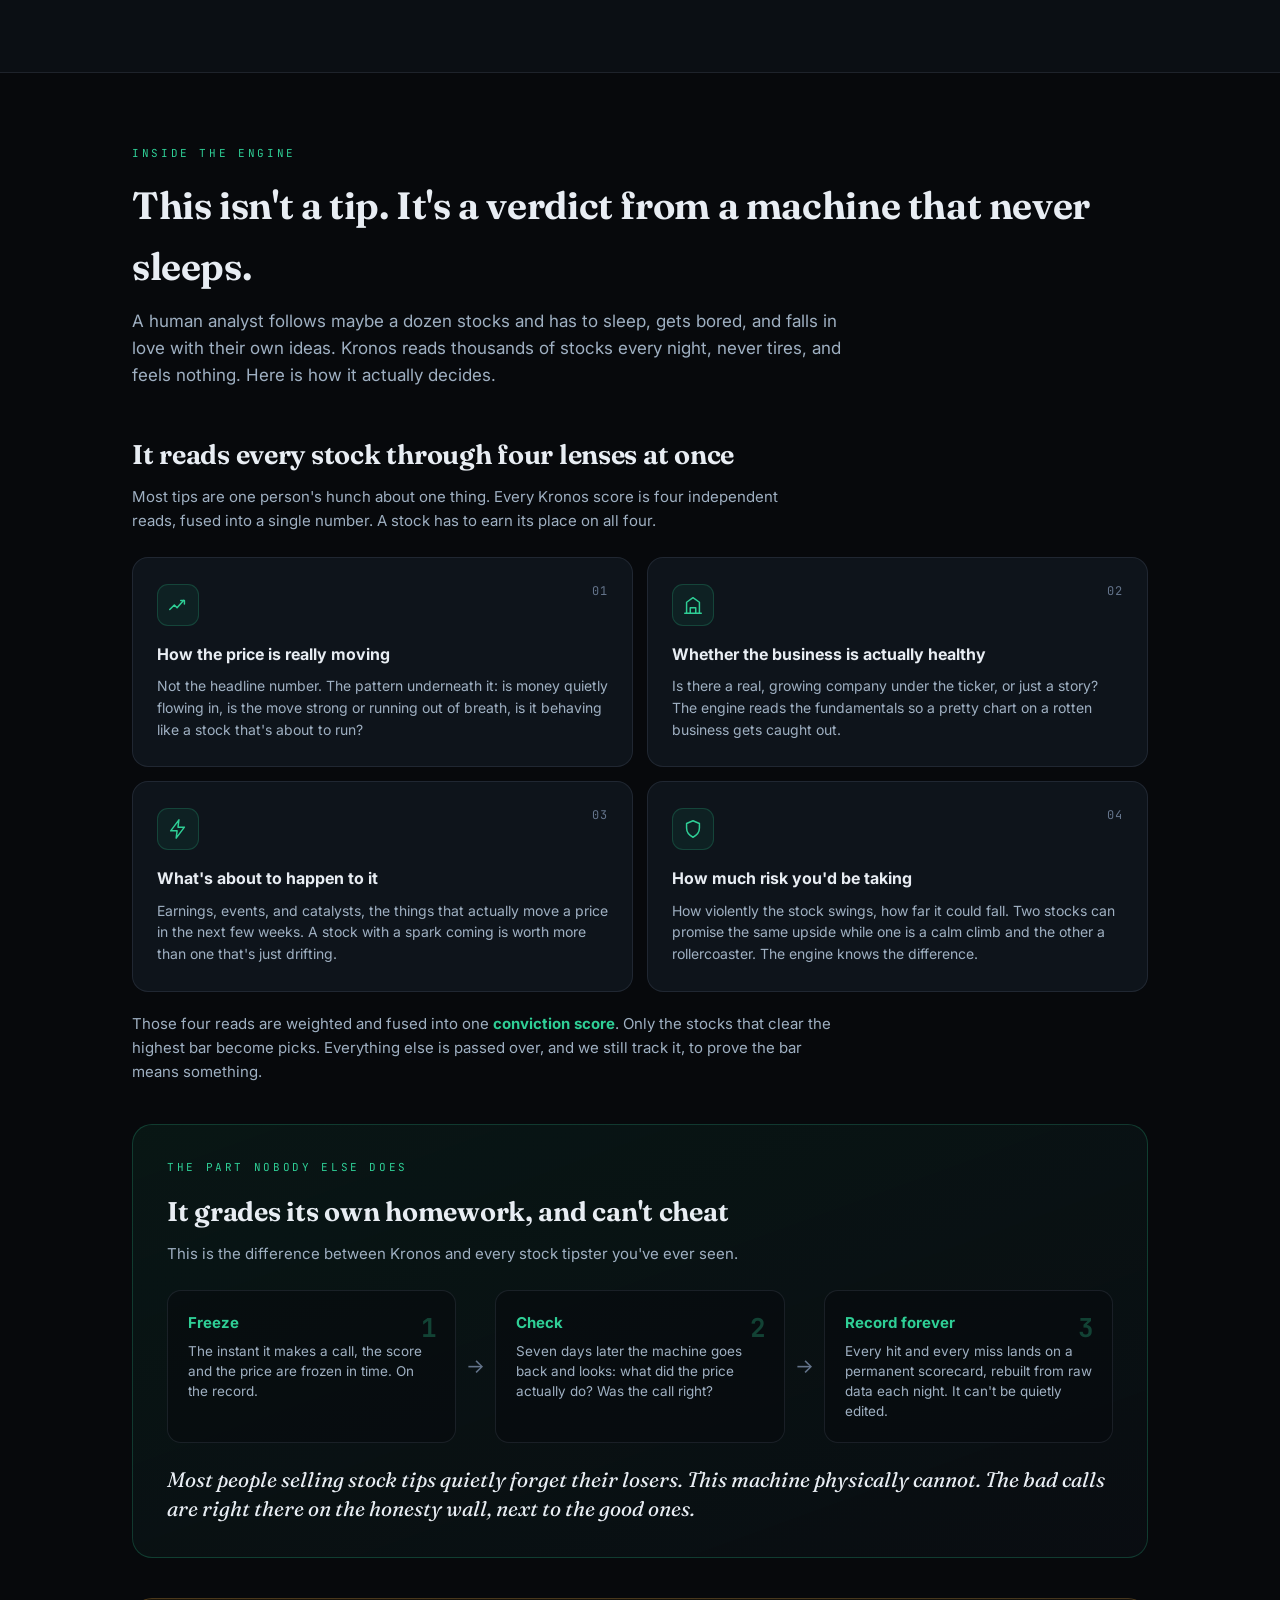
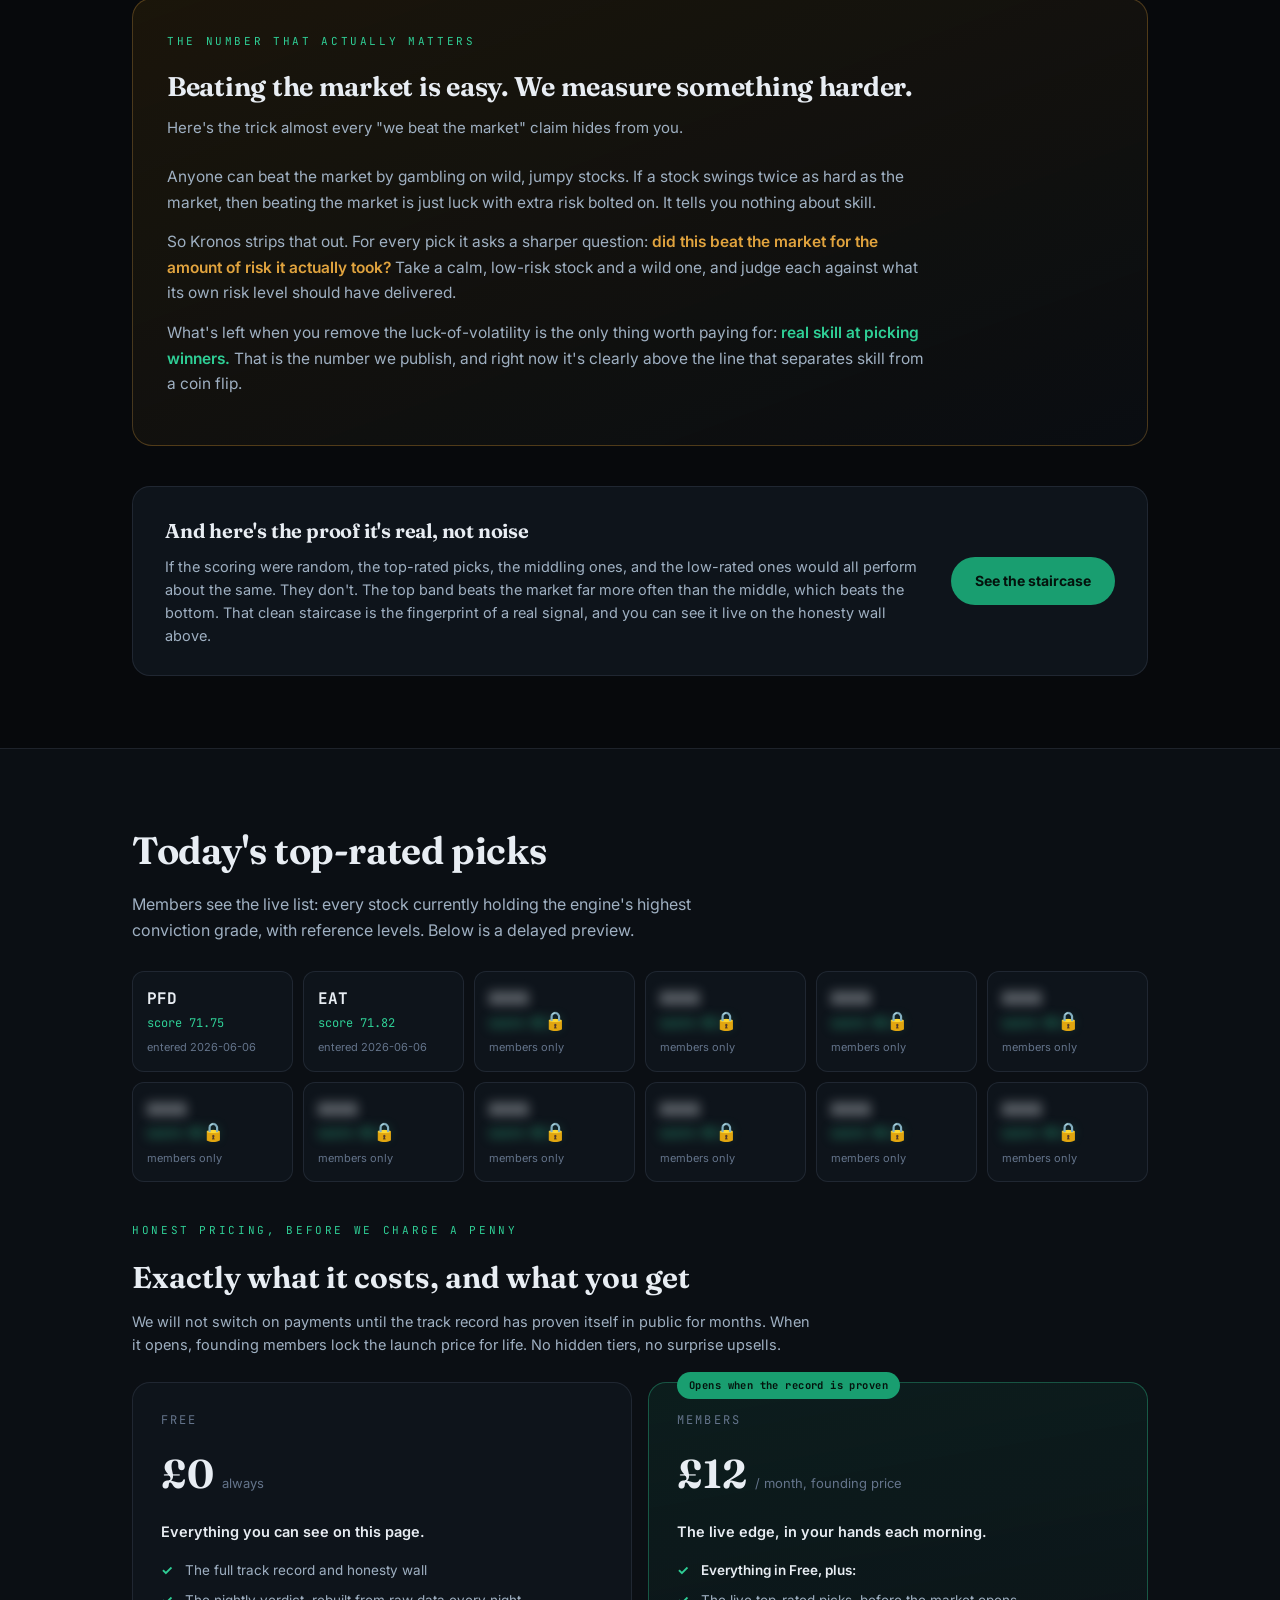
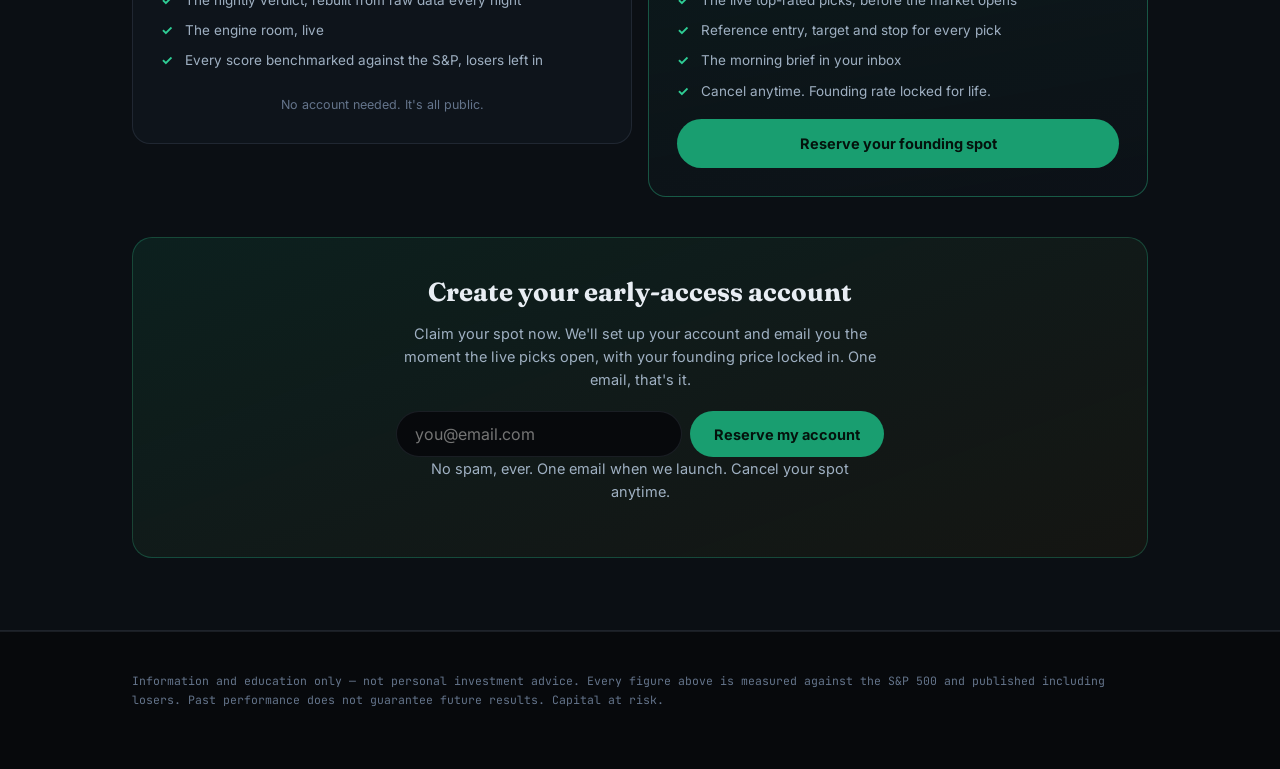
==== commit 0d8fc6db: "feat(site): live waitlist key, transparent pricing, account framing - Waitlist access key set; signu" ====
--- a/index.html
+++ b/index.html
@@ -9,7 +9,7 @@
   <link rel="preconnect" href="https://fonts.googleapis.com">
   <link rel="preconnect" href="https://fonts.gstatic.com" crossorigin>
   <link href="https://fonts.googleapis.com/css2?family=Fraunces:opsz,wght@9..144,500;9..144,650&family=Inter:wght@400;500;600;700&family=JetBrains+Mono:wght@400;500;700&display=swap" rel="stylesheet">
-  <link rel="stylesheet" href="css/site.css?v=4">
+  <link rel="stylesheet" href="css/site.css?v=5">
 </head>
 <body>
   <header class="nav">
@@ -200,15 +200,55 @@
       <p class="lede">Members see the live list: every stock currently holding the engine's highest
         conviction grade, with reference levels. Below is a delayed preview.</p>
       <div class="picks-grid" id="picks-grid"></div>
+
+      <!-- PRICING (transparent, before we ever charge) -->
+      <div class="pricing" id="pricing">
+        <p class="eyebrow">HONEST PRICING, BEFORE WE CHARGE A PENNY</p>
+        <h3 class="pricing-h">Exactly what it costs, and what you get</h3>
+        <p class="pricing-note">We will not switch on payments until the track record has proven
+          itself in public for months. When it opens, founding members lock the launch price for life.
+          No hidden tiers, no surprise upsells.</p>
+        <div class="tiers">
+          <div class="tier">
+            <div class="tier-name">FREE</div>
+            <div class="tier-price"><b>£0</b><span>always</span></div>
+            <p class="tier-tag">Everything you can see on this page.</p>
+            <ul class="tier-list">
+              <li>The full track record and honesty wall</li>
+              <li>The nightly verdict, rebuilt from raw data every night</li>
+              <li>The engine room, live</li>
+              <li>Every score benchmarked against the S&amp;P, losers left in</li>
+            </ul>
+            <div class="tier-cta-note">No account needed. It's all public.</div>
+          </div>
+          <div class="tier tier-featured">
+            <div class="tier-badge">Opens when the record is proven</div>
+            <div class="tier-name">MEMBERS</div>
+            <div class="tier-price"><b>£12</b><span>/ month, founding price</span></div>
+            <p class="tier-tag">The live edge, in your hands each morning.</p>
+            <ul class="tier-list">
+              <li>Everything in Free, plus:</li>
+              <li>The live top-rated picks, before the market opens</li>
+              <li>Reference entry, target and stop for every pick</li>
+              <li>The morning brief in your inbox</li>
+              <li>Cancel anytime. Founding rate locked for life.</li>
+            </ul>
+            <a href="#join" class="tier-cta">Reserve your founding spot</a>
+          </div>
+        </div>
+      </div>
+
+      <!-- CREATE ACCOUNT / EARLY ACCESS -->
       <div class="paywall" id="join">
-        <h3>Get the live picks each morning</h3>
-        <p>The current top-rated list, reference levels, and the nightly verdict, before the market opens.
-          Priced like a coffee, published like an audit.</p>
+        <h3>Create your early-access account</h3>
+        <p>Claim your spot now. We'll set up your account and email you the moment the live picks
+          open, with your founding price locked in. One email, that's it.</p>
         <form class="waitlist" id="wl-form" onsubmit="return joinWaitlist(event)">
           <input type="email" id="wl-email" placeholder="you@email.com" required autocomplete="email">
           <input type="checkbox" name="botcheck" tabindex="-1" aria-hidden="true" style="position:absolute;left:-9999px;opacity:0">
-          <button type="submit">Join the waitlist</button>
+          <button type="submit">Reserve my account</button>
         </form>
+        <p class="wl-micro">No spam, ever. One email when we launch. Cancel your spot anytime.</p>
         <p class="mono tiny" id="wl-done"></p>
       </div>
     </div>
--- a/css/site.css
+++ b/css/site.css
@@ -177,6 +177,28 @@
 .pick.locked { position: relative; overflow: hidden; }
 .pick.locked b, .pick.locked .sc { filter: blur(6px); user-select: none; }
 .pick.locked::after { content: "🔒"; position: absolute; inset: 0; display: flex; align-items: center; justify-content: center; font-size: 18px; }
+/* pricing tiers */
+.pricing { margin: 40px 0; }
+.pricing-h { font-family: var(--serif); font-weight: 650; font-size: clamp(22px, 3vw, 30px); margin-bottom: 8px; }
+.pricing-note { color: var(--ink-2); max-width: 680px; margin-bottom: 26px; font-size: 14.5px; line-height: 1.6; }
+.tiers { display: grid; grid-template-columns: 1fr 1fr; gap: 16px; align-items: start; }
+.tier { position: relative; background: var(--card); border: 1px solid var(--line); border-radius: 18px; padding: 28px; }
+.tier-featured { border-color: rgba(47, 207, 150, .35); background: linear-gradient(170deg, rgba(25, 158, 112, .1), rgba(14, 20, 27, .5)); }
+.tier-badge { position: absolute; top: -11px; left: 28px; background: var(--green); color: #04120c; font-family: var(--mono); font-size: 10.5px; font-weight: 700; letter-spacing: .04em; padding: 5px 12px; border-radius: 999px; }
+.tier-name { font-family: var(--mono); font-size: 12px; letter-spacing: .18em; color: var(--ink-3); margin-bottom: 12px; }
+.tier-price { display: flex; align-items: baseline; gap: 8px; margin-bottom: 14px; }
+.tier-price b { font-family: var(--serif); font-size: 40px; font-weight: 650; color: var(--ink); }
+.tier-price span { font-size: 13px; color: var(--ink-3); }
+.tier-tag { font-size: 14.5px; color: var(--ink); font-weight: 600; margin-bottom: 16px; }
+.tier-list { list-style: none; padding: 0; margin: 0 0 18px; }
+.tier-list li { position: relative; padding-left: 24px; margin-bottom: 10px; font-size: 13.5px; color: var(--ink-2); line-height: 1.5; }
+.tier-list li::before { content: "✓"; position: absolute; left: 0; color: var(--green-hi); font-weight: 700; }
+.tier-featured .tier-list li:first-child { color: var(--ink); font-weight: 600; }
+.tier-cta { display: block; text-align: center; background: var(--green); color: #04120c; text-decoration: none; font-weight: 700; font-size: 14.5px; padding: 13px; border-radius: 999px; }
+.tier-cta:hover { background: var(--green-hi); }
+.tier-cta-note { font-size: 12.5px; color: var(--ink-3); text-align: center; padding-top: 6px; }
+.wl-micro { margin-top: 12px; font-size: 12px; color: var(--ink-3); }
+
 .paywall { background: linear-gradient(160deg, rgba(25, 158, 112, .12), rgba(201, 133, 0, .05)); border: 1px solid rgba(47, 207, 150, .25); border-radius: 20px; padding: 34px; text-align: center; }
 .paywall h3 { font-family: var(--serif); font-size: 26px; margin-bottom: 8px; }
 .paywall p { color: var(--ink-2); max-width: 480px; margin: 0 auto 20px; font-size: 14.5px; }
@@ -232,5 +254,6 @@
   .proof-strip-in { padding: 24px; }
   .proof-strip-cta { width: 100%; text-align: center; }
   .entity-chamber { max-width: 300px; }
+  .tiers { grid-template-columns: 1fr; }
   .entity-badge { font-size: 9px; letter-spacing: .06em; padding: 5px 11px; bottom: 5%; }
 }
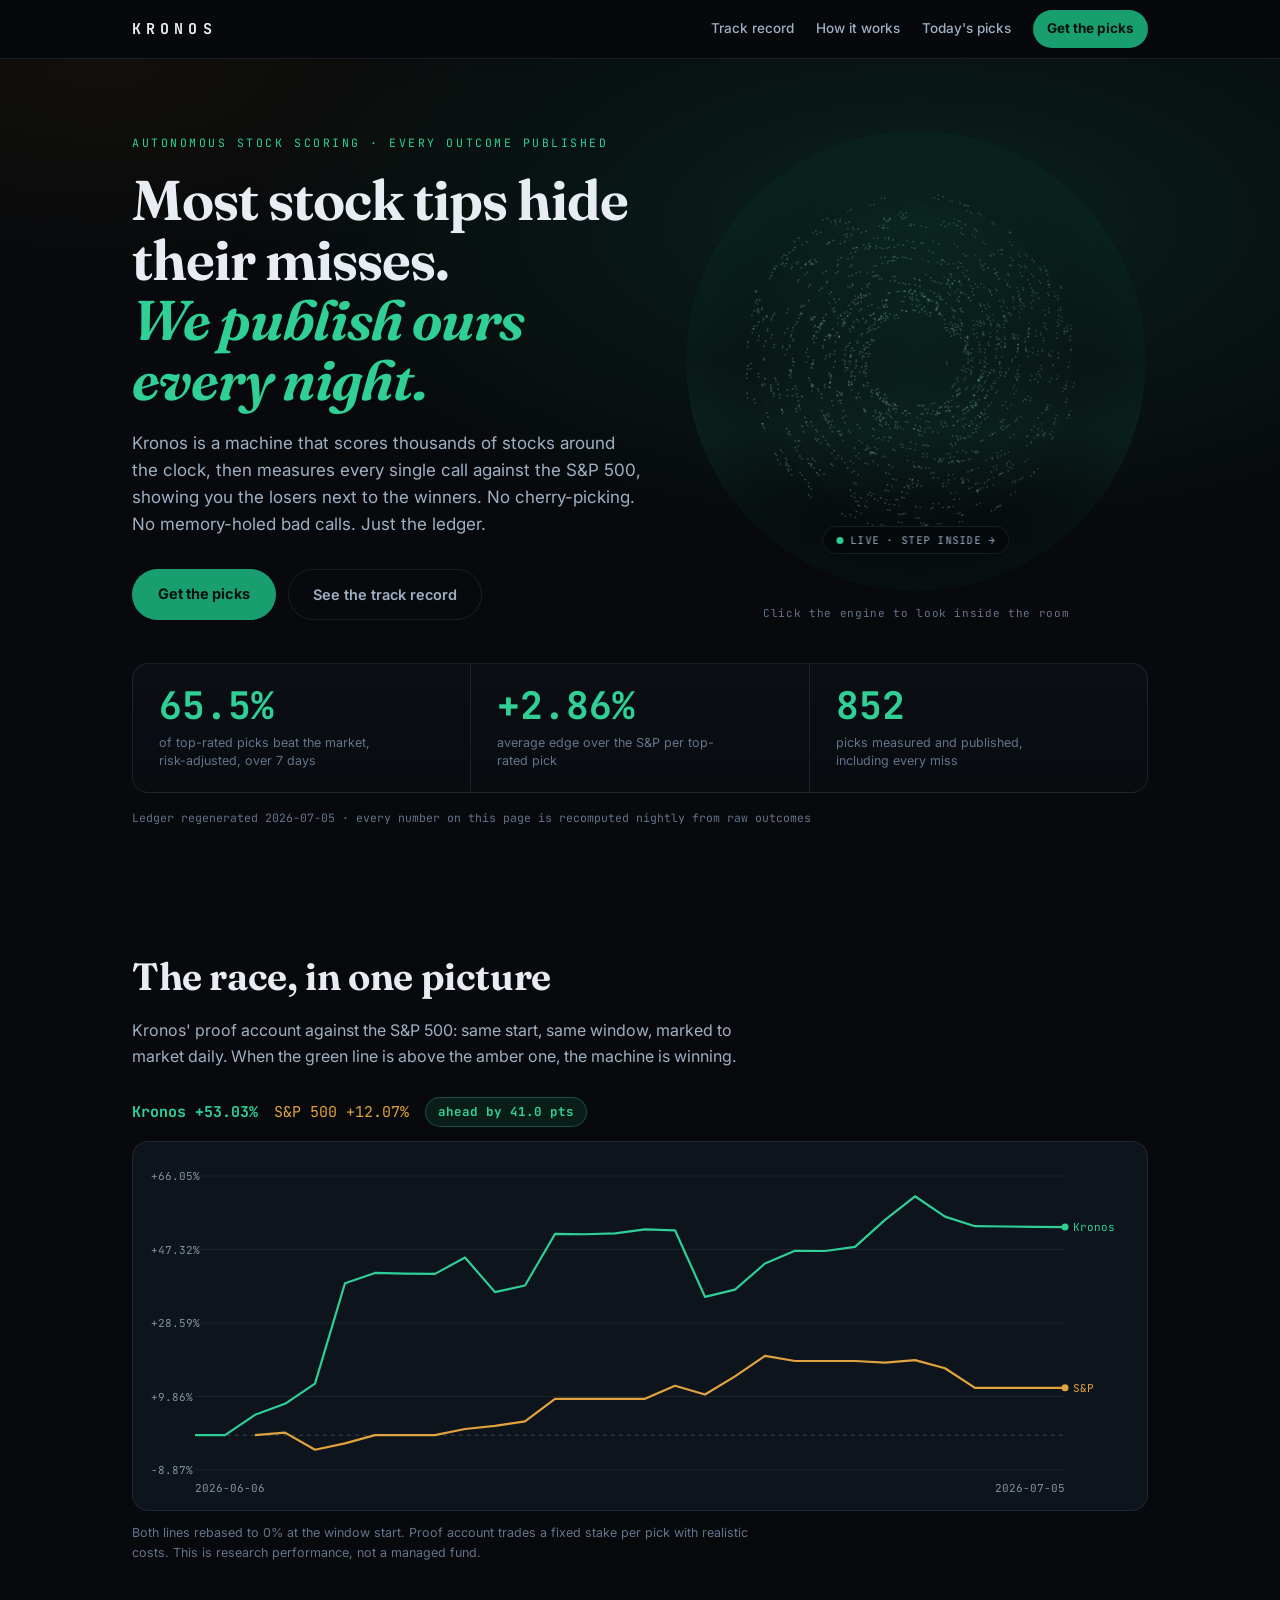
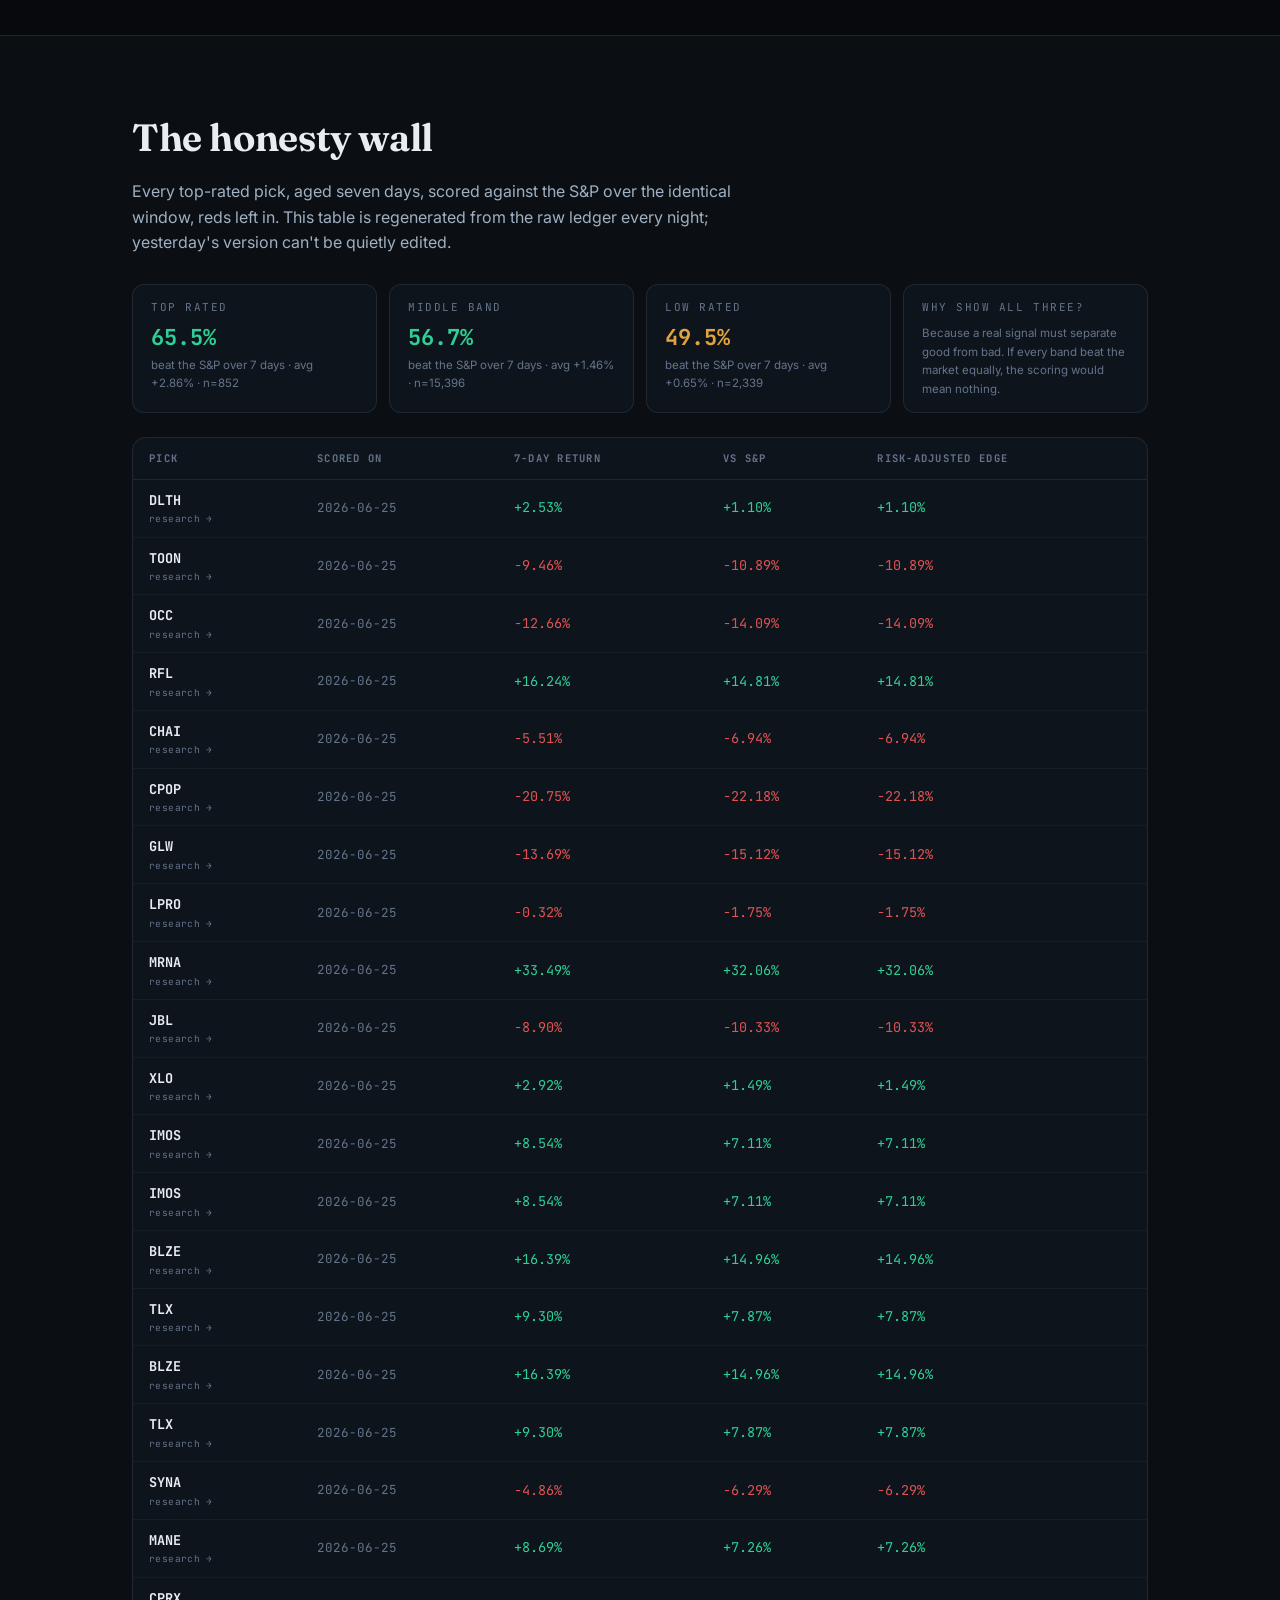
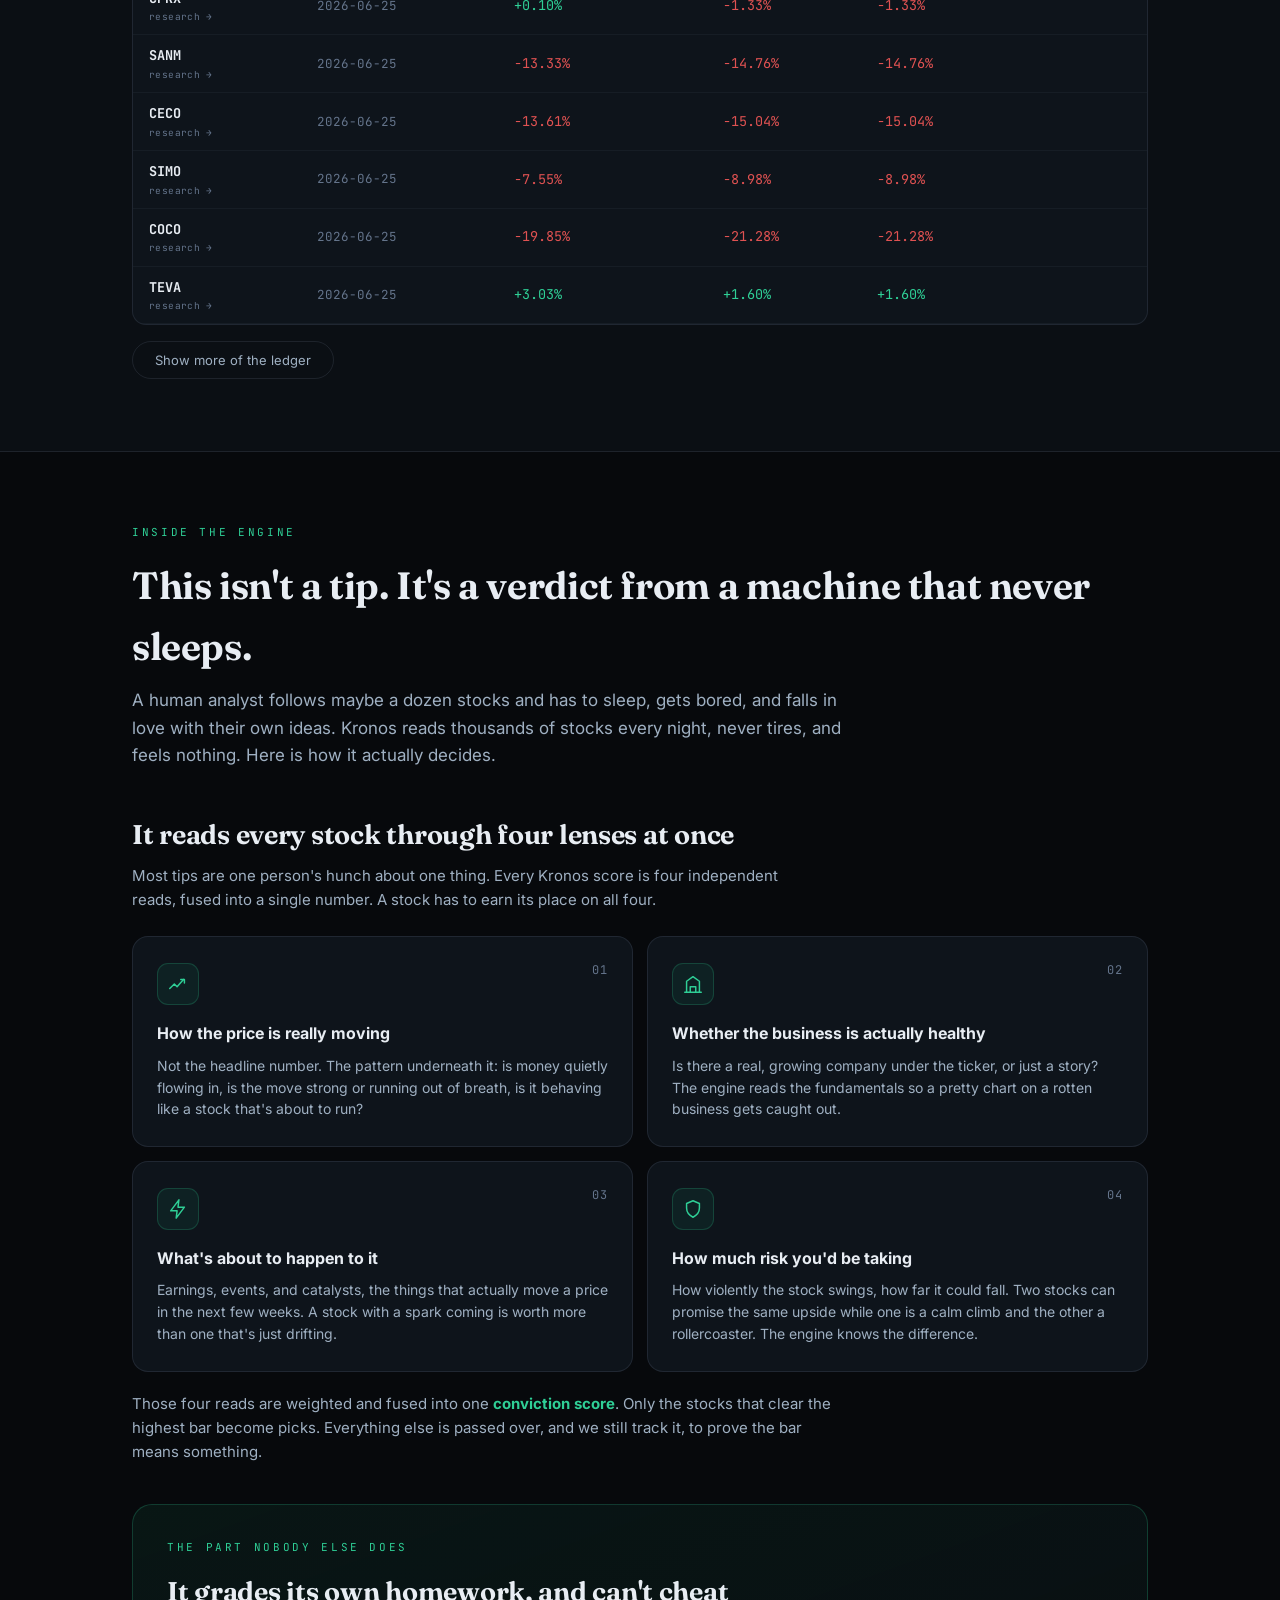
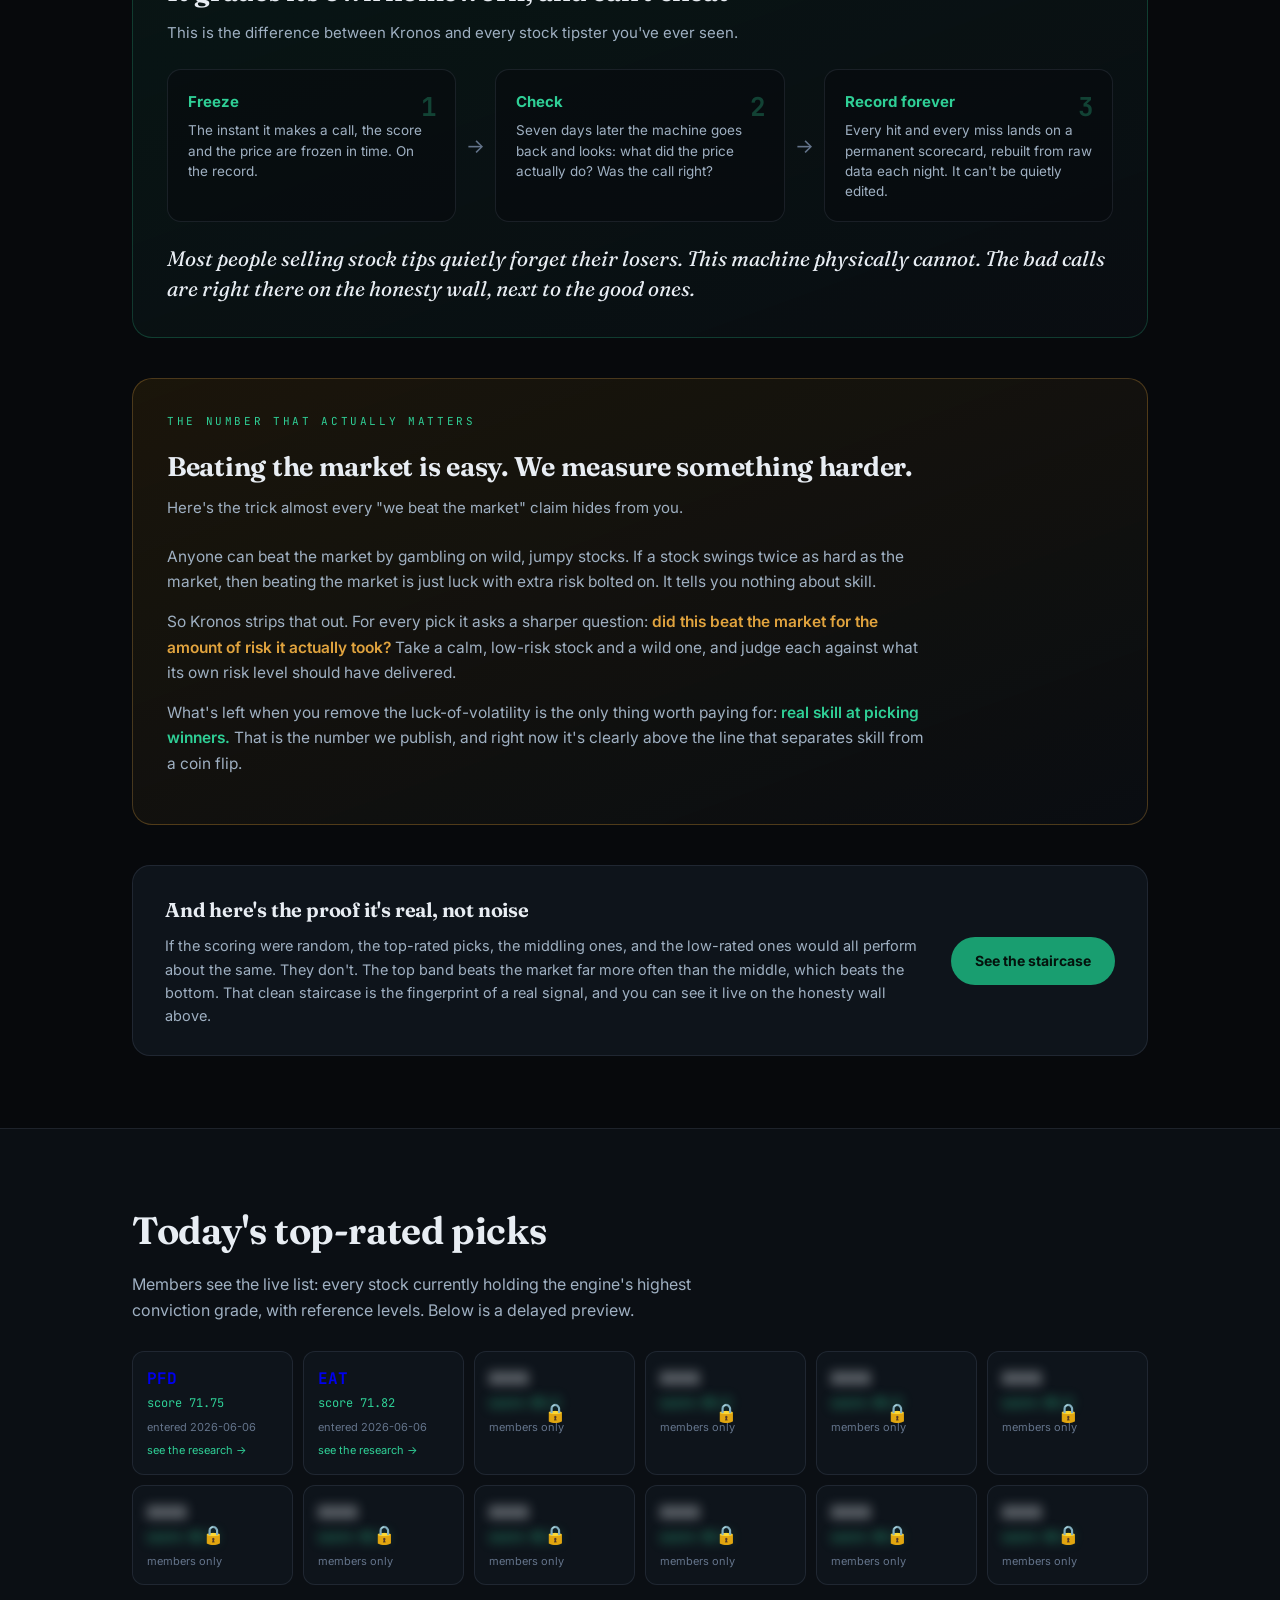
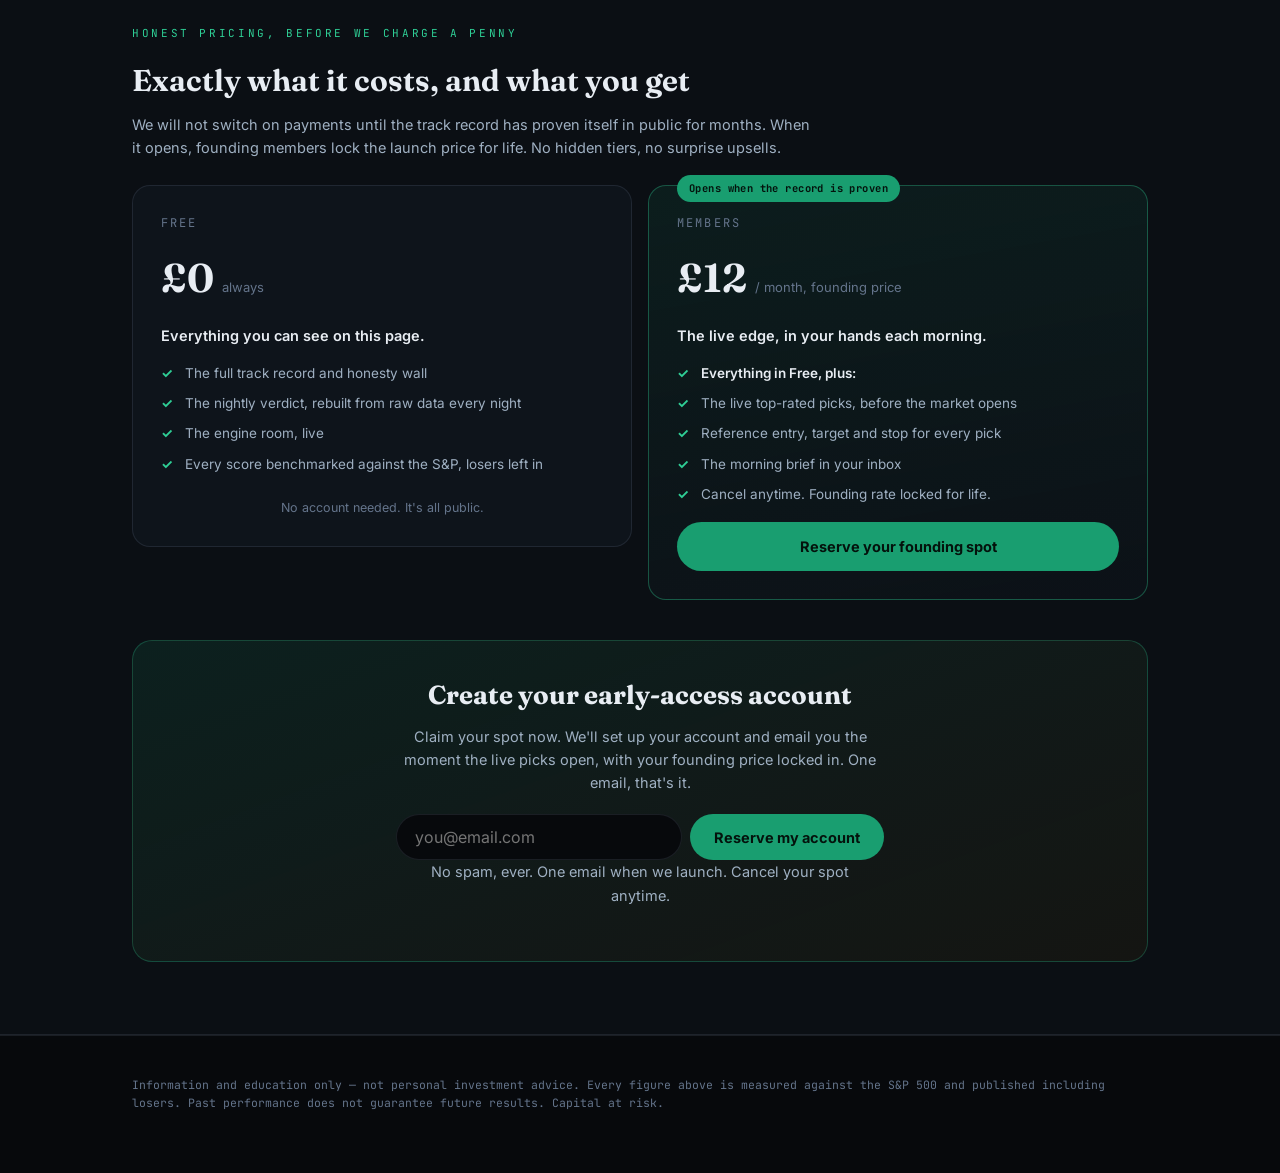
==== commit d369d5b9: "feat(research): per-ticker evidence pages, see behind every score New ticker.html + js/ticker.js + c" ====
--- a/index.html
+++ b/index.html
@@ -9,7 +9,7 @@
   <link rel="preconnect" href="https://fonts.googleapis.com">
   <link rel="preconnect" href="https://fonts.gstatic.com" crossorigin>
   <link href="https://fonts.googleapis.com/css2?family=Fraunces:opsz,wght@9..144,500;9..144,650&family=Inter:wght@400;500;600;700&family=JetBrains+Mono:wght@400;500;700&display=swap" rel="stylesheet">
-  <link rel="stylesheet" href="css/site.css?v=5">
+  <link rel="stylesheet" href="css/site.css?v=6">
 </head>
 <body>
   <header class="nav">
@@ -280,7 +280,7 @@
     </div>
   </footer>
 
-  <script src="js/site.js?v=4"></script>
+  <script src="js/site.js?v=5"></script>
   <script src="js/entity.js?v=1"></script>
   <script src="js/engine-room.js?v=2"></script>
 </body>
--- a/css/site.css
+++ b/css/site.css
@@ -109,6 +109,12 @@
 .wall th { font-family: var(--mono); font-size: 10.5px; letter-spacing: .12em; text-transform: uppercase; color: var(--ink-3); text-align: left; padding: 12px 16px; border-bottom: 1px solid var(--line); }
 .wall td { padding: 10px 16px; border-bottom: 1px solid rgba(151, 173, 196, .06); }
 .wall td:first-child { font-family: var(--mono); font-weight: 700; }
+.wall-link { color: var(--ink); text-decoration: none; }
+.wall-link:hover { color: var(--green-hi); }
+.wall-link-hint { display: block; font-size: 9.5px; font-weight: 400; color: var(--ink-3); letter-spacing: .04em; }
+.wall-link:hover .wall-link-hint { color: var(--green-hi); }
+.pick-link { text-decoration: none; display: block; transition: border-color .2s; }
+.pick-link:hover { border-color: rgba(47, 207, 150, .35); }
 .wall .pos { color: var(--green-hi); font-family: var(--mono); }
 .wall .neg { color: var(--red); font-family: var(--mono); }
 .wall .dim { color: var(--ink-3); font-family: var(--mono); font-size: 12.5px; }
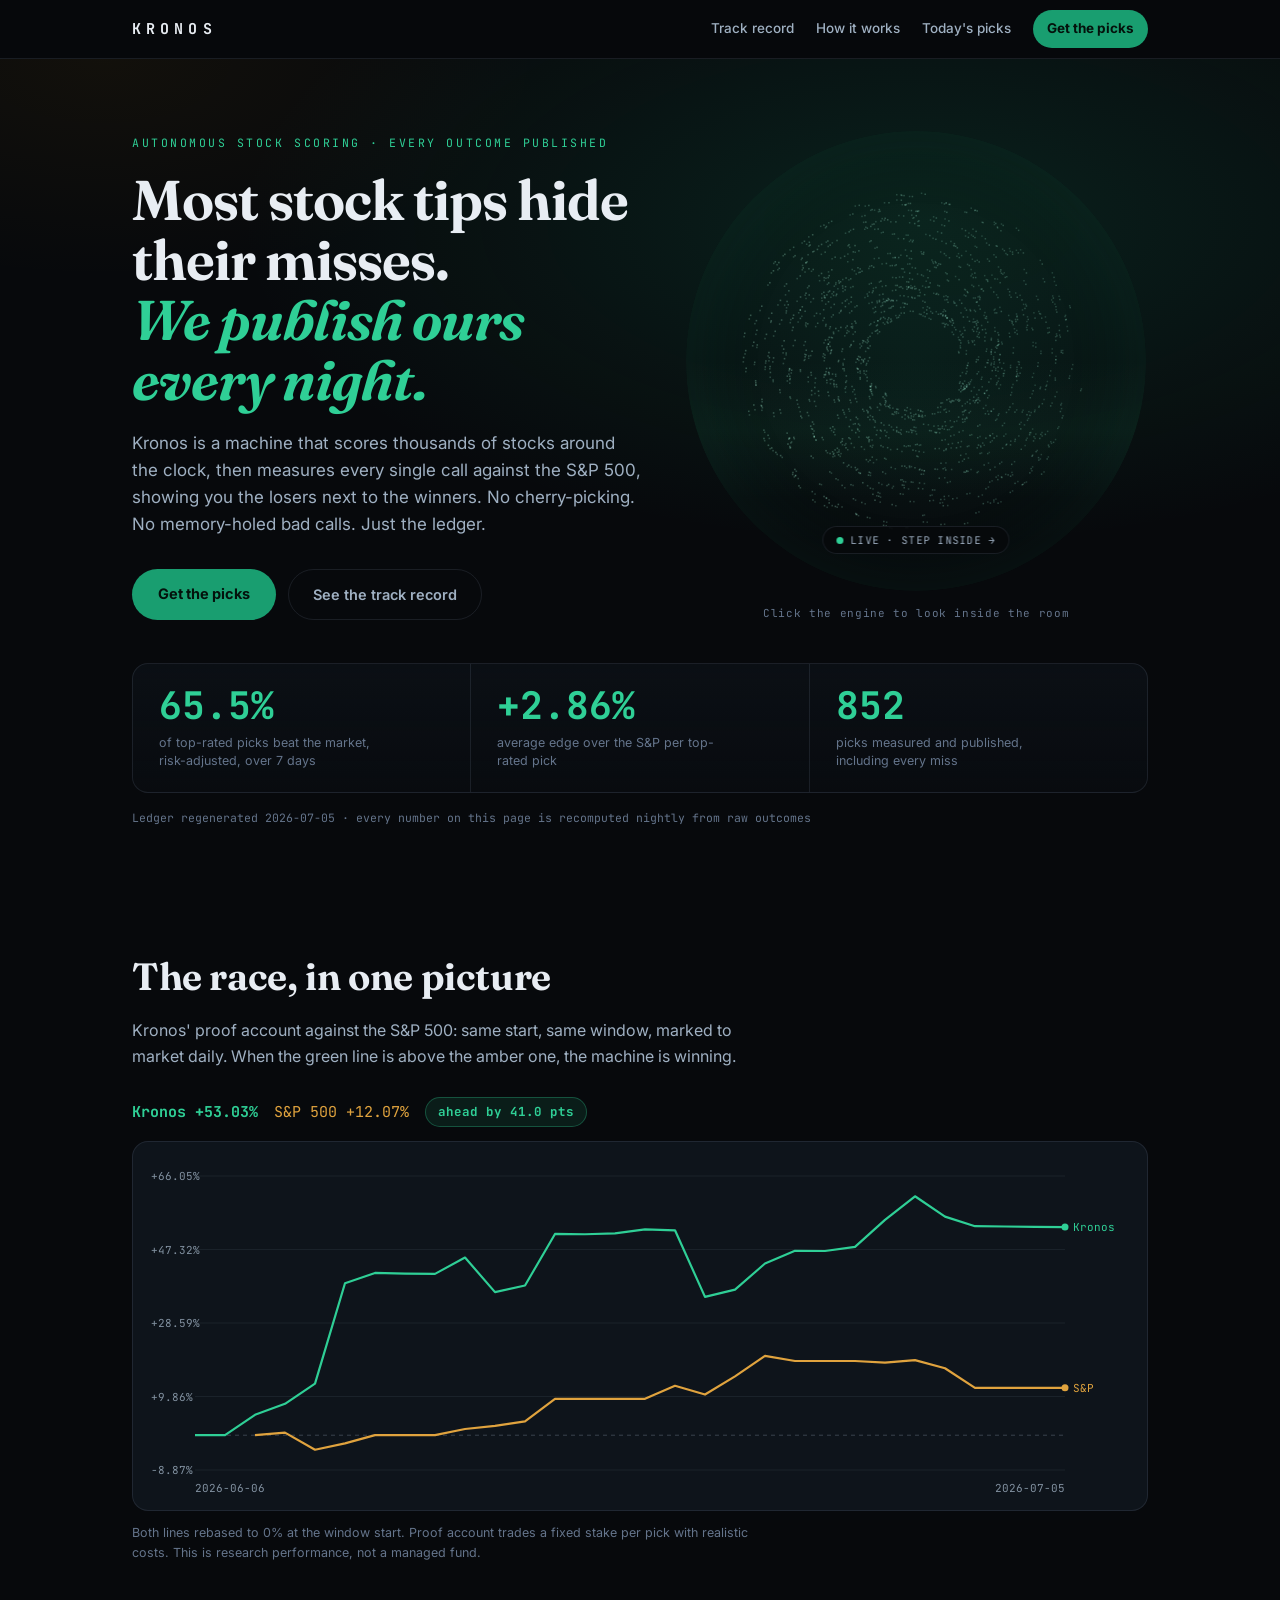
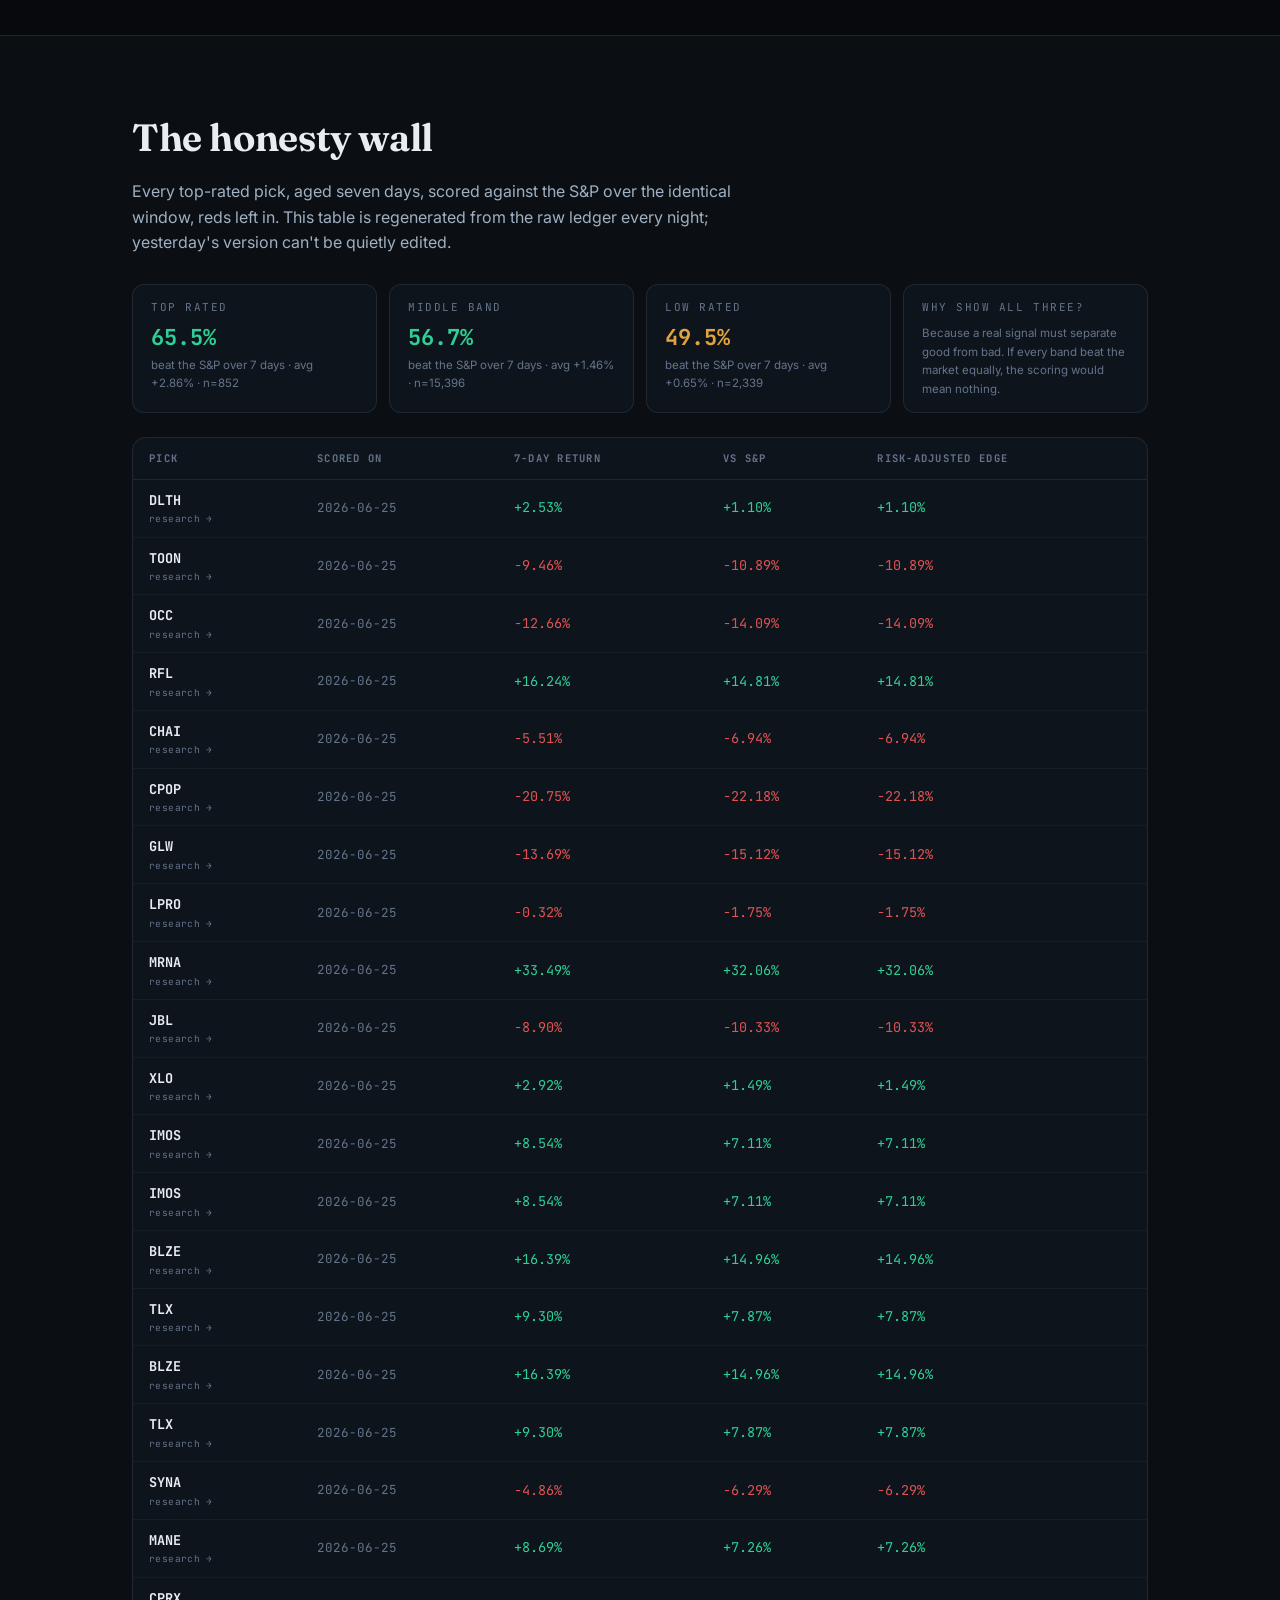
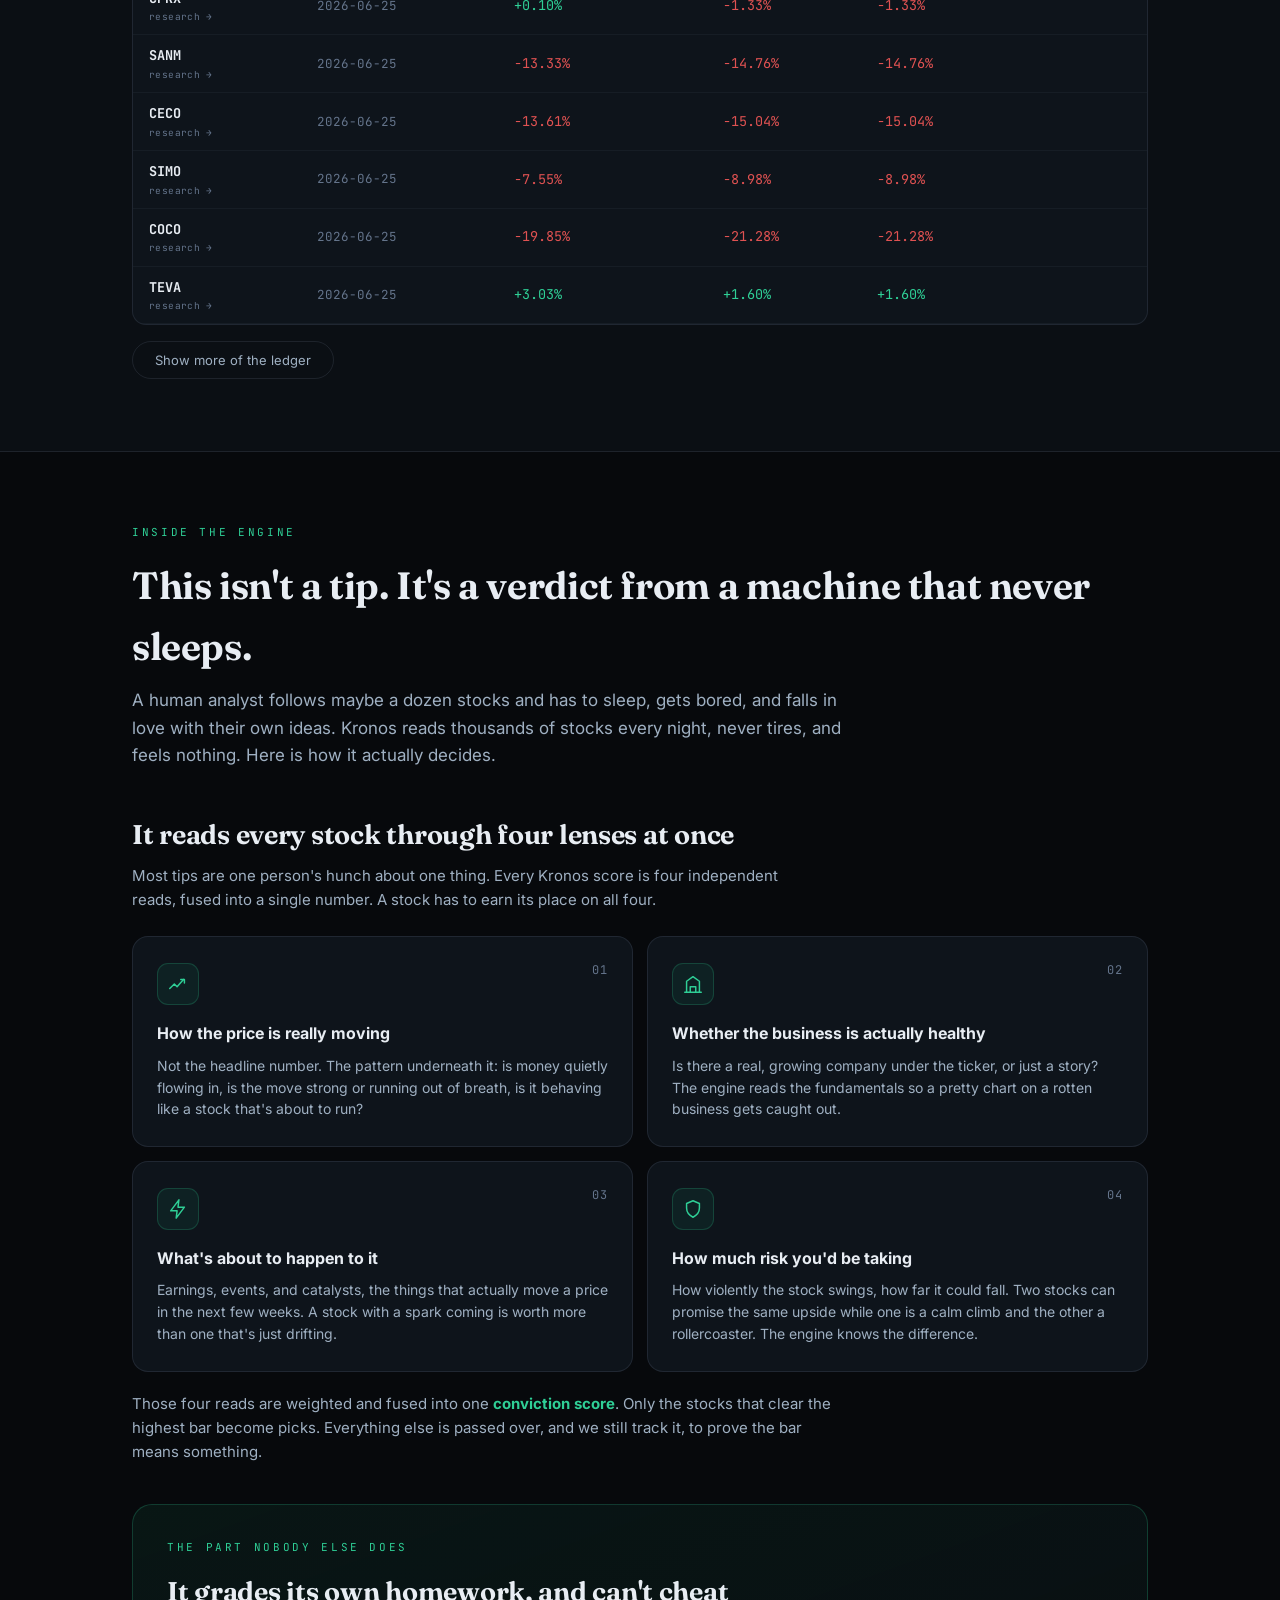
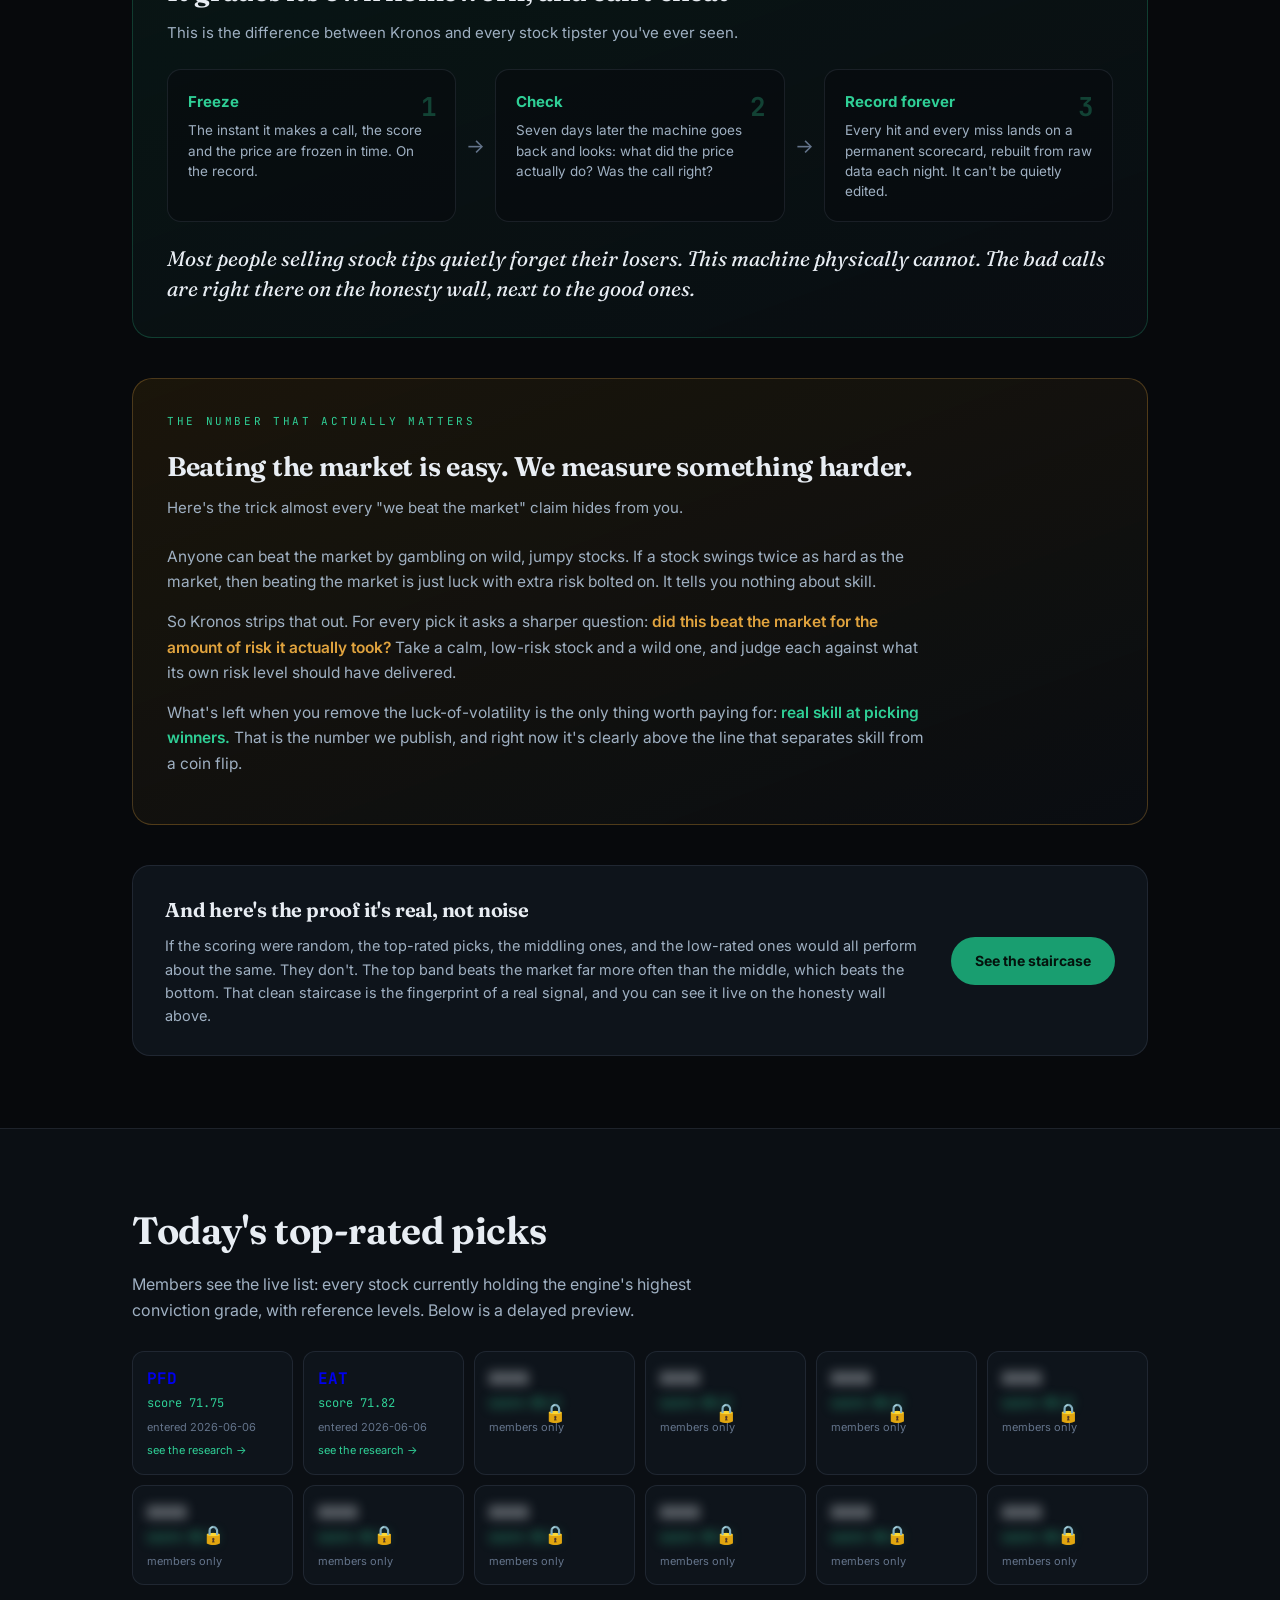
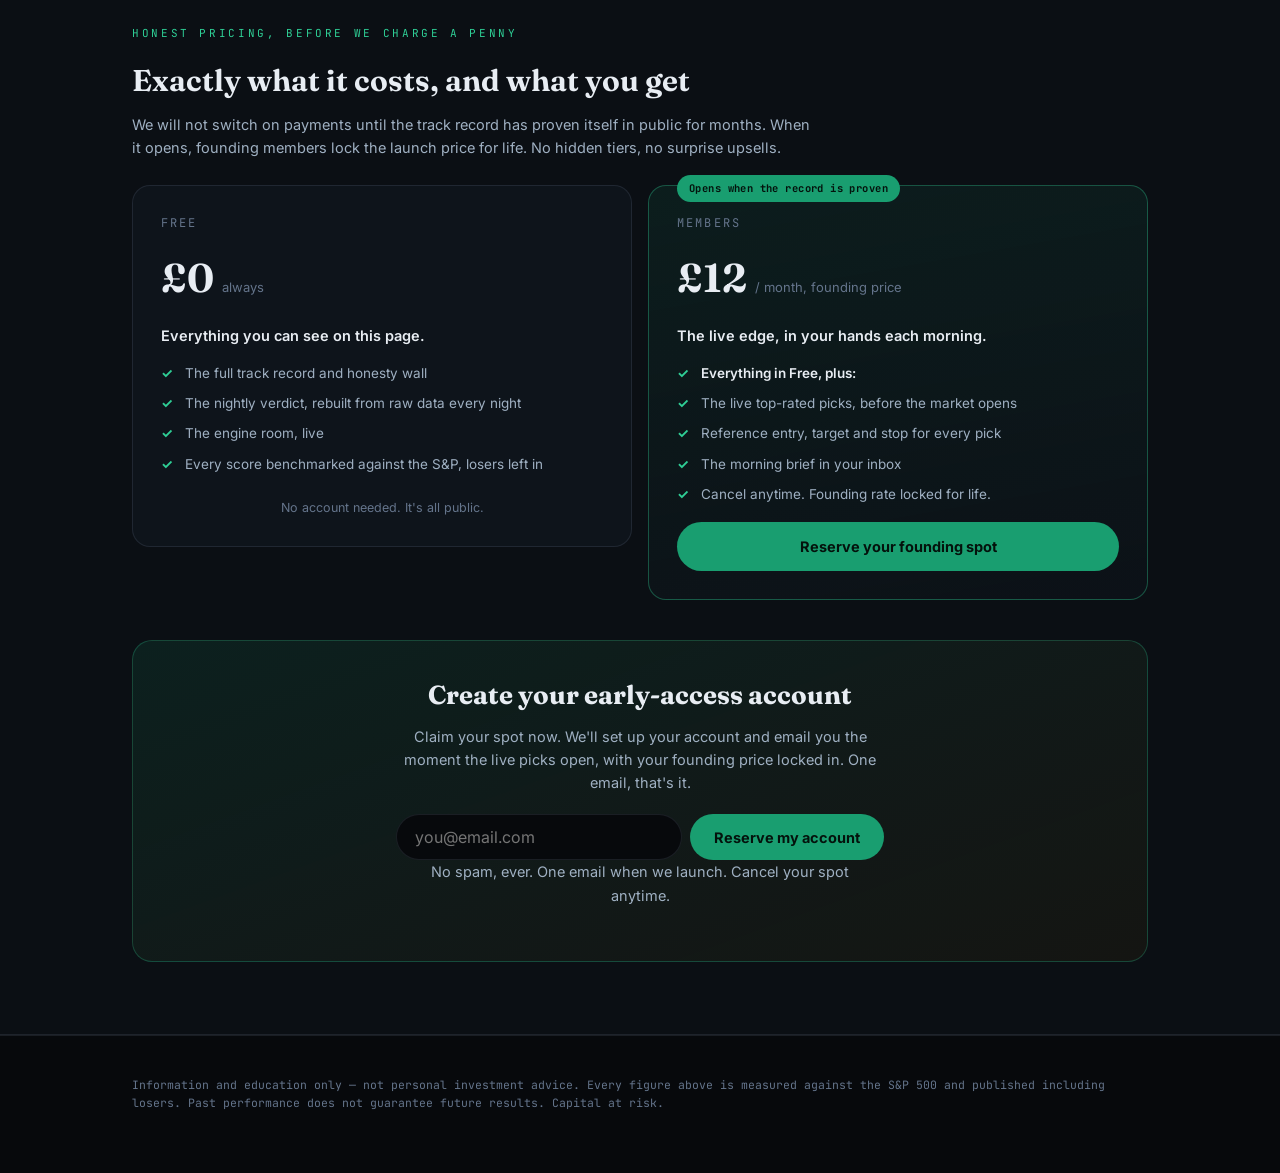
==== commit 5d8dce4d: "fix(honesty): band cards lead with the risk-adjusted rate; publish the trend and the 30-day wrinkle " ====
--- a/index.html
+++ b/index.html
@@ -57,6 +57,7 @@
         <div class="readout-div"></div>
         <div class="readout-cell"><b id="st-n">...</b><span>picks measured and published, including every miss</span></div>
       </div>
+      <p class="asof mono" id="hero-trend" style="display:none"></p>
       <p class="asof mono" id="as-of">...</p>
     </div>
   </section>
@@ -82,7 +83,7 @@
       <h2>The honesty wall</h2>
       <p class="lede">Every top-rated pick, aged seven days, scored against the S&amp;P over the
         identical window, reds left in. This table is regenerated from the raw ledger every night;
-        yesterday's version can't be quietly edited.</p>
+        yesterday's version can't be quietly edited.<span id="wall-30d-caveat"></span></p>
       <div class="bands-row" id="bands-row"></div>
       <div class="table-scroll">
         <table class="wall" id="wall">
--- a/css/site.css
+++ b/css/site.css
@@ -104,6 +104,7 @@
 .bandcard .bn { font-family: var(--mono); font-size: 11px; letter-spacing: .14em; text-transform: uppercase; color: var(--ink-3); }
 .bandcard .bv { font-family: var(--mono); font-size: 22px; font-weight: 700; margin-top: 4px; }
 .bandcard .bs { font-size: 11.5px; color: var(--ink-3); }
+.bandcard .bs-raw { margin-top: 6px; opacity: .75; font-size: 10.5px; }
 .table-scroll { overflow-x: auto; -webkit-overflow-scrolling: touch; border: 1px solid var(--line); border-radius: 14px; background: var(--card); }
 .wall { width: 100%; border-collapse: collapse; font-size: 13.5px; min-width: 620px; }
 .wall th { font-family: var(--mono); font-size: 10.5px; letter-spacing: .12em; text-transform: uppercase; color: var(--ink-3); text-align: left; padding: 12px 16px; border-bottom: 1px solid var(--line); }
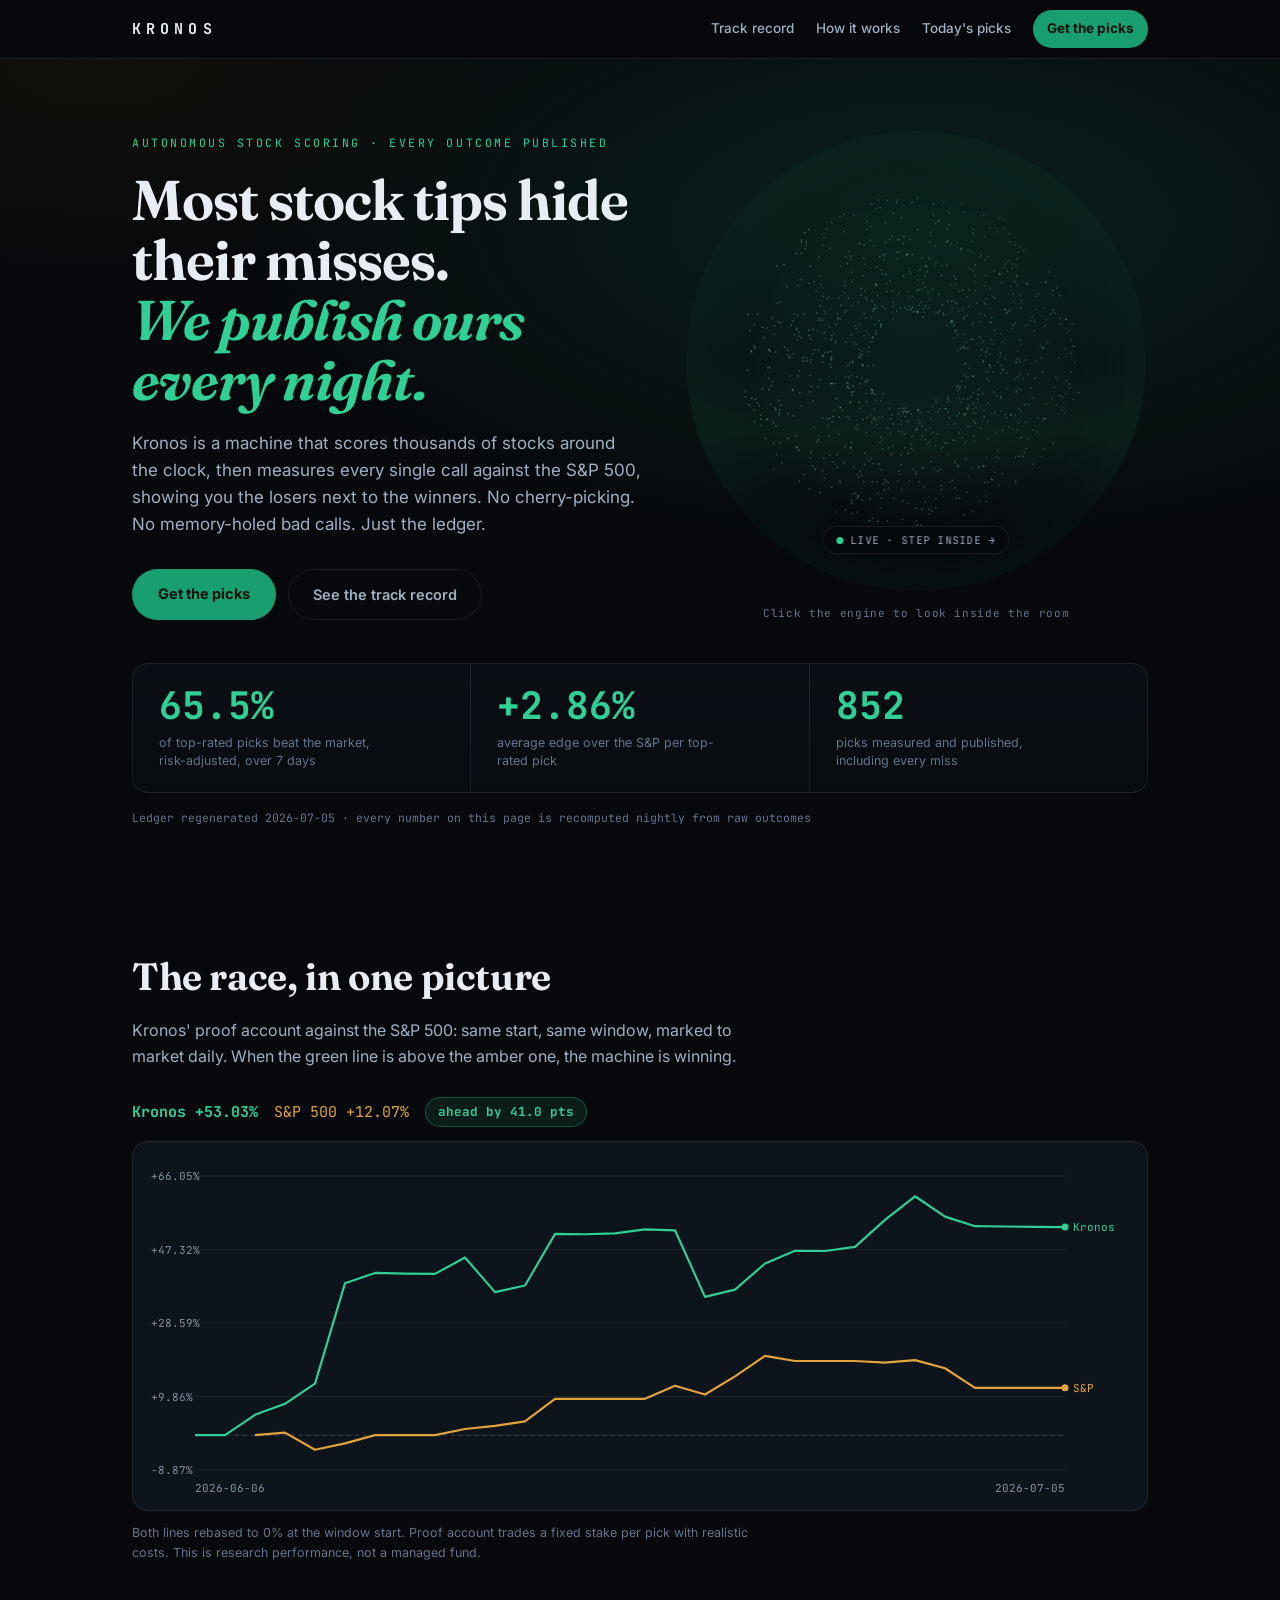
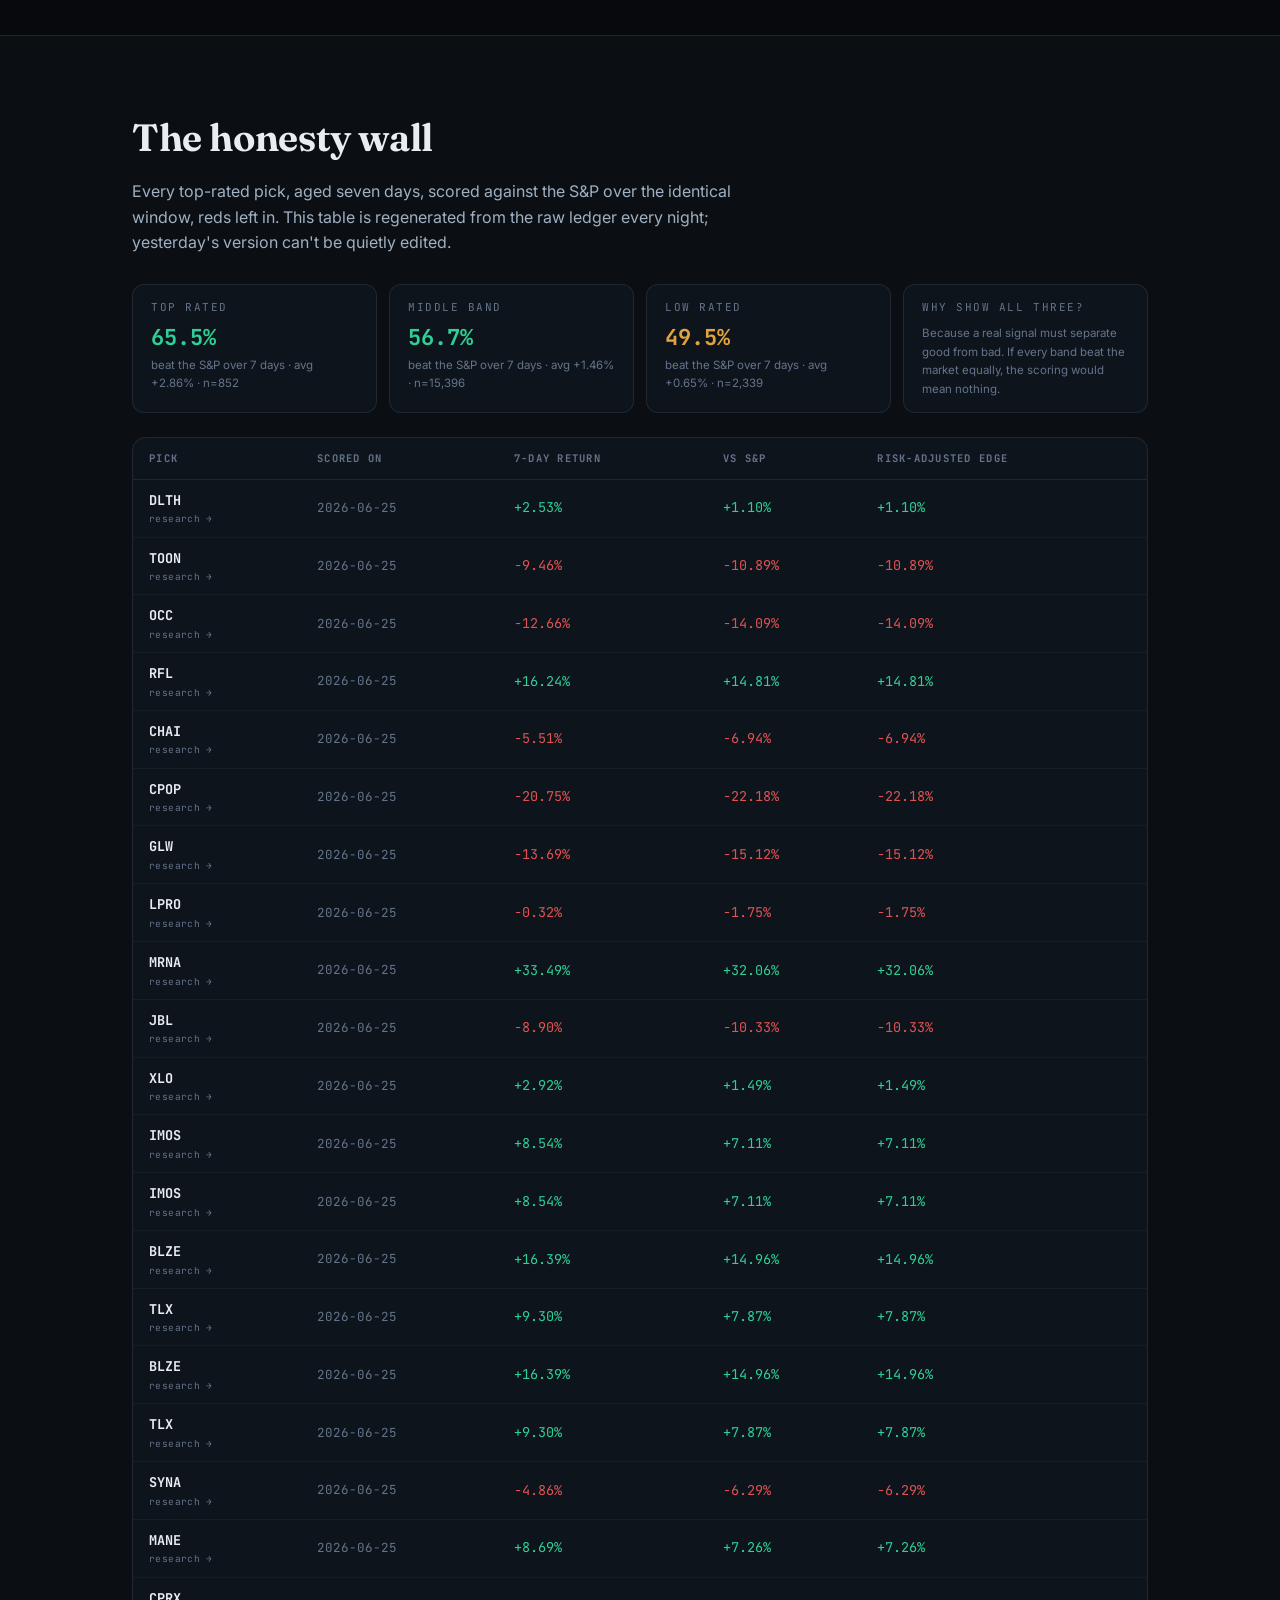
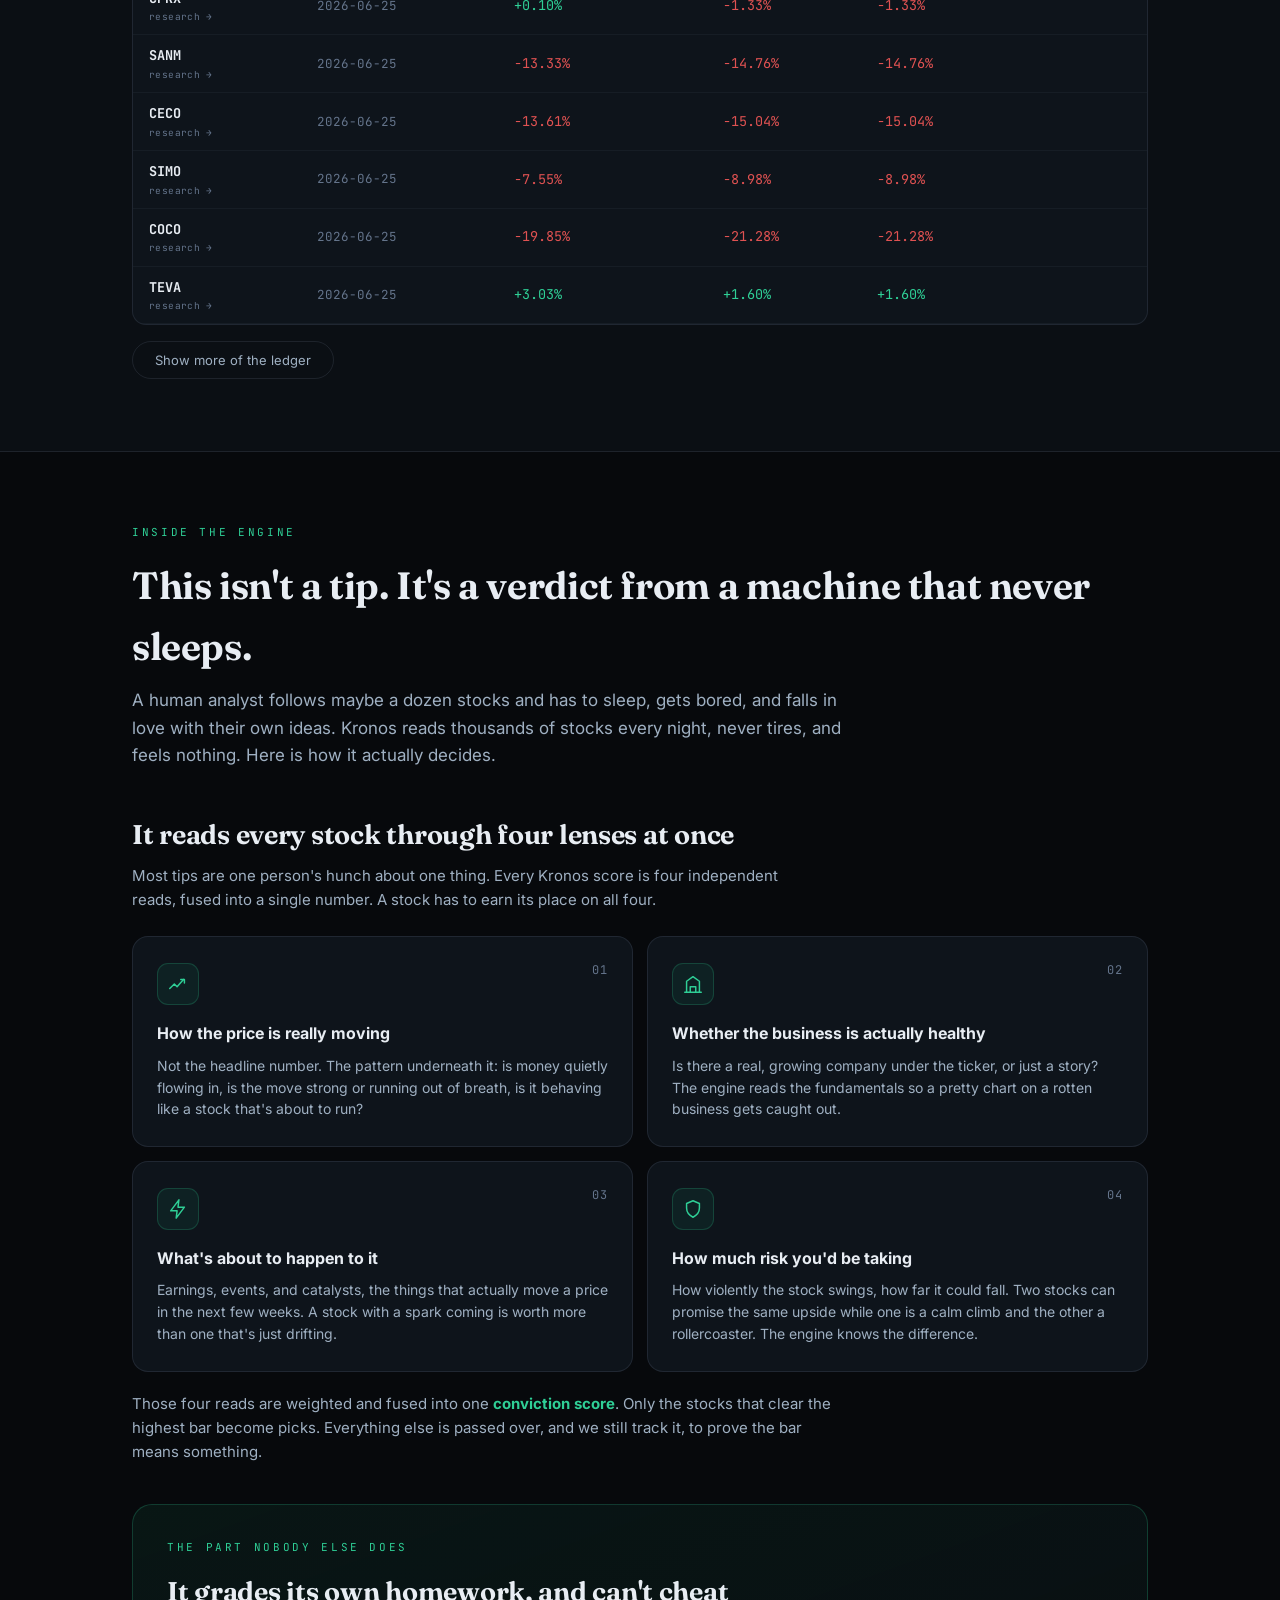
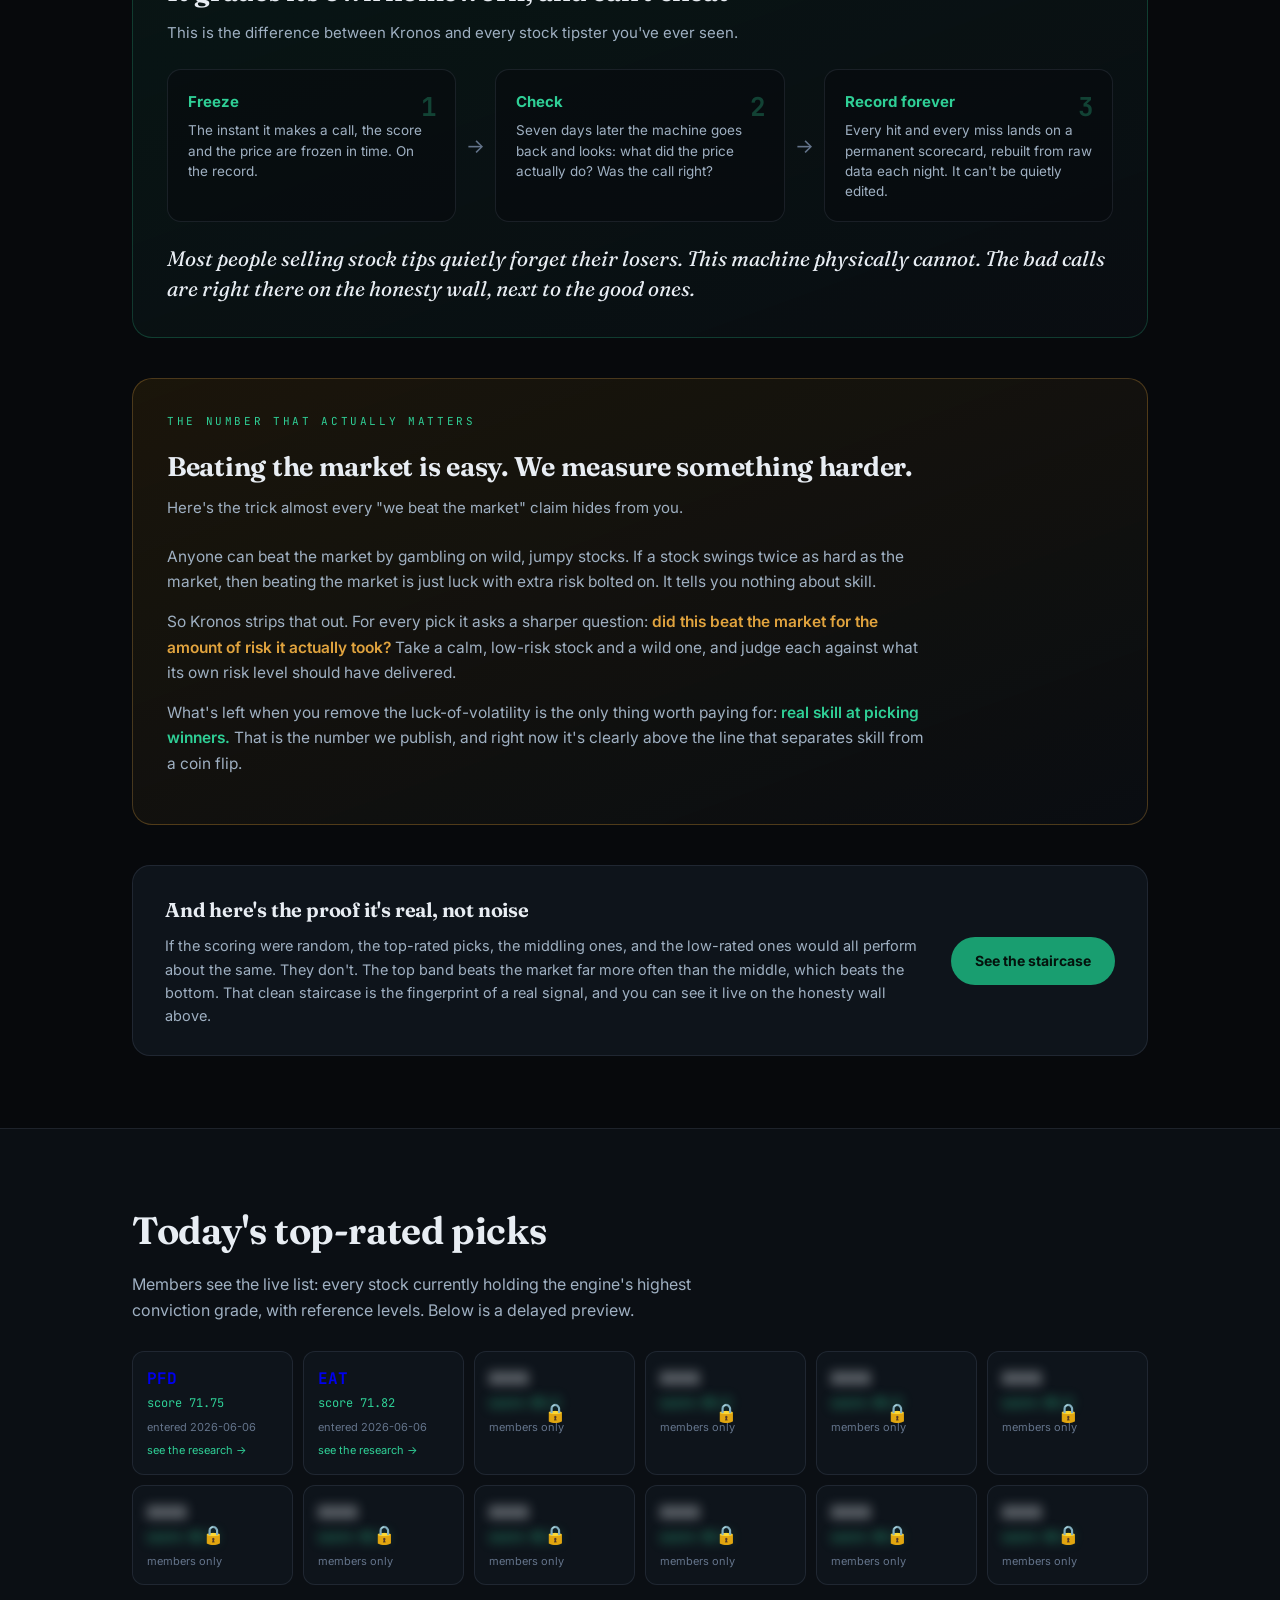
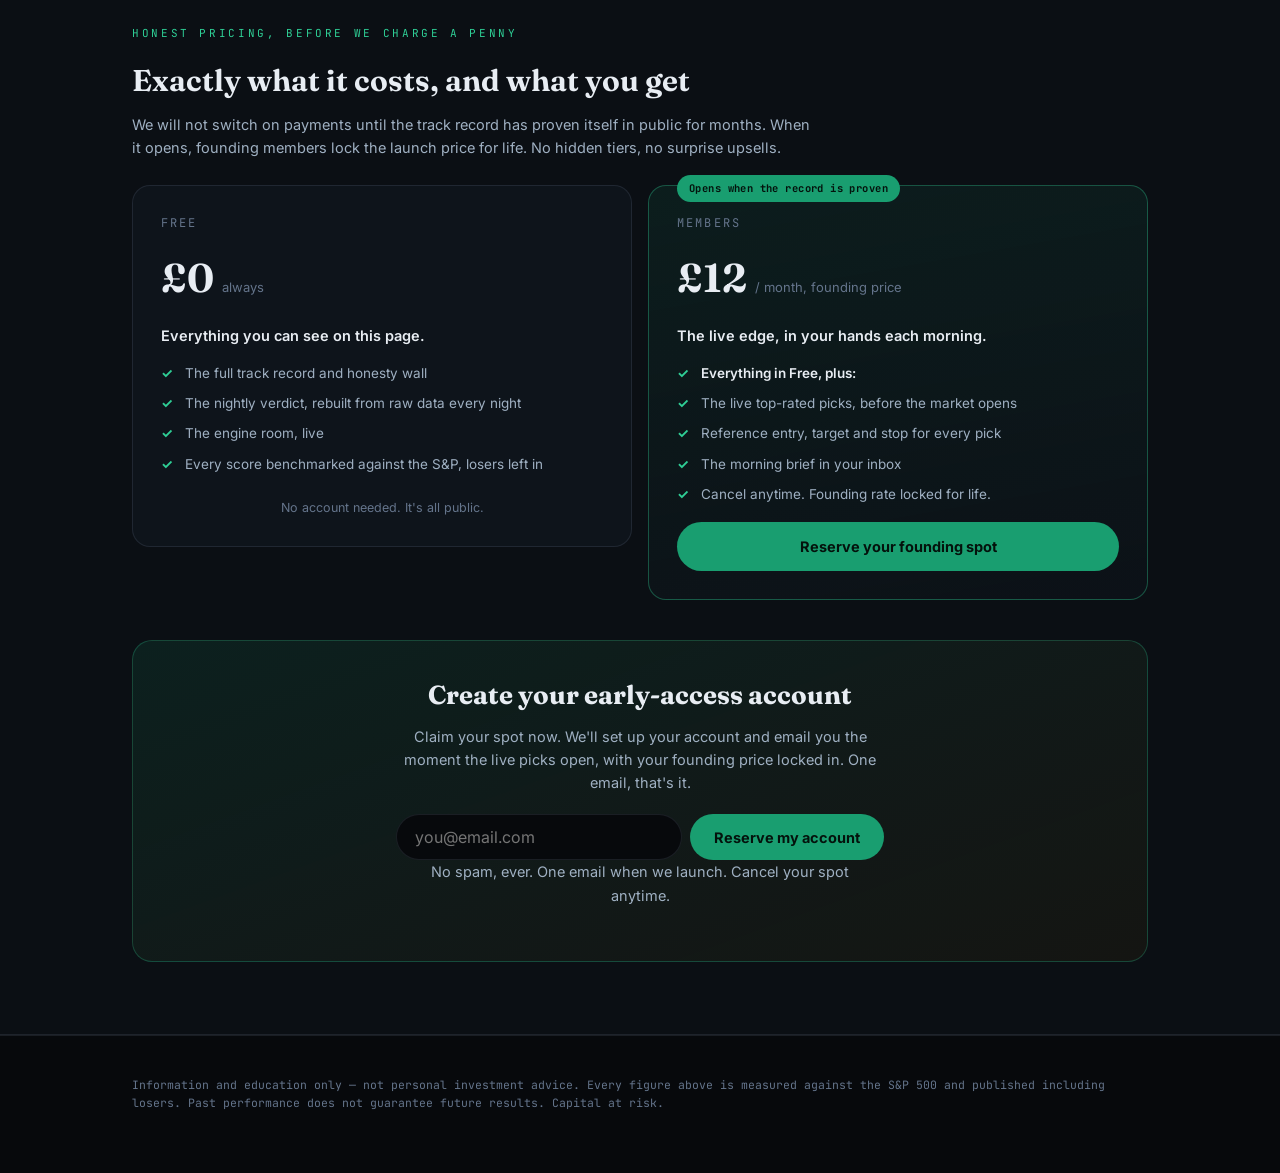
==== commit f9da2c46: "feat: show real trade win-rate/expectancy, not just scoring stats The site only ever showed scoring-" ====
--- a/index.html
+++ b/index.html
@@ -74,6 +74,14 @@
       </div>
       <p class="note">Both lines rebased to 0% at the window start. Proof account trades a fixed
         stake per pick with realistic costs. This is research performance, not a managed fund.</p>
+      <div class="readout" id="real-trades-stats" style="display:none">
+        <div class="readout-cell"><b id="rt-win">...</b><span>of closed top-tier trades were winners</span></div>
+        <div class="readout-div"></div>
+        <div class="readout-cell"><b id="rt-exp">...</b><span>average return per trade, costs included</span></div>
+        <div class="readout-div"></div>
+        <div class="readout-cell"><b id="rt-n">...</b><span>real, closed trades measured</span></div>
+      </div>
+      <p class="note" id="rt-note" style="display:none"></p>
     </div>
   </section>
 
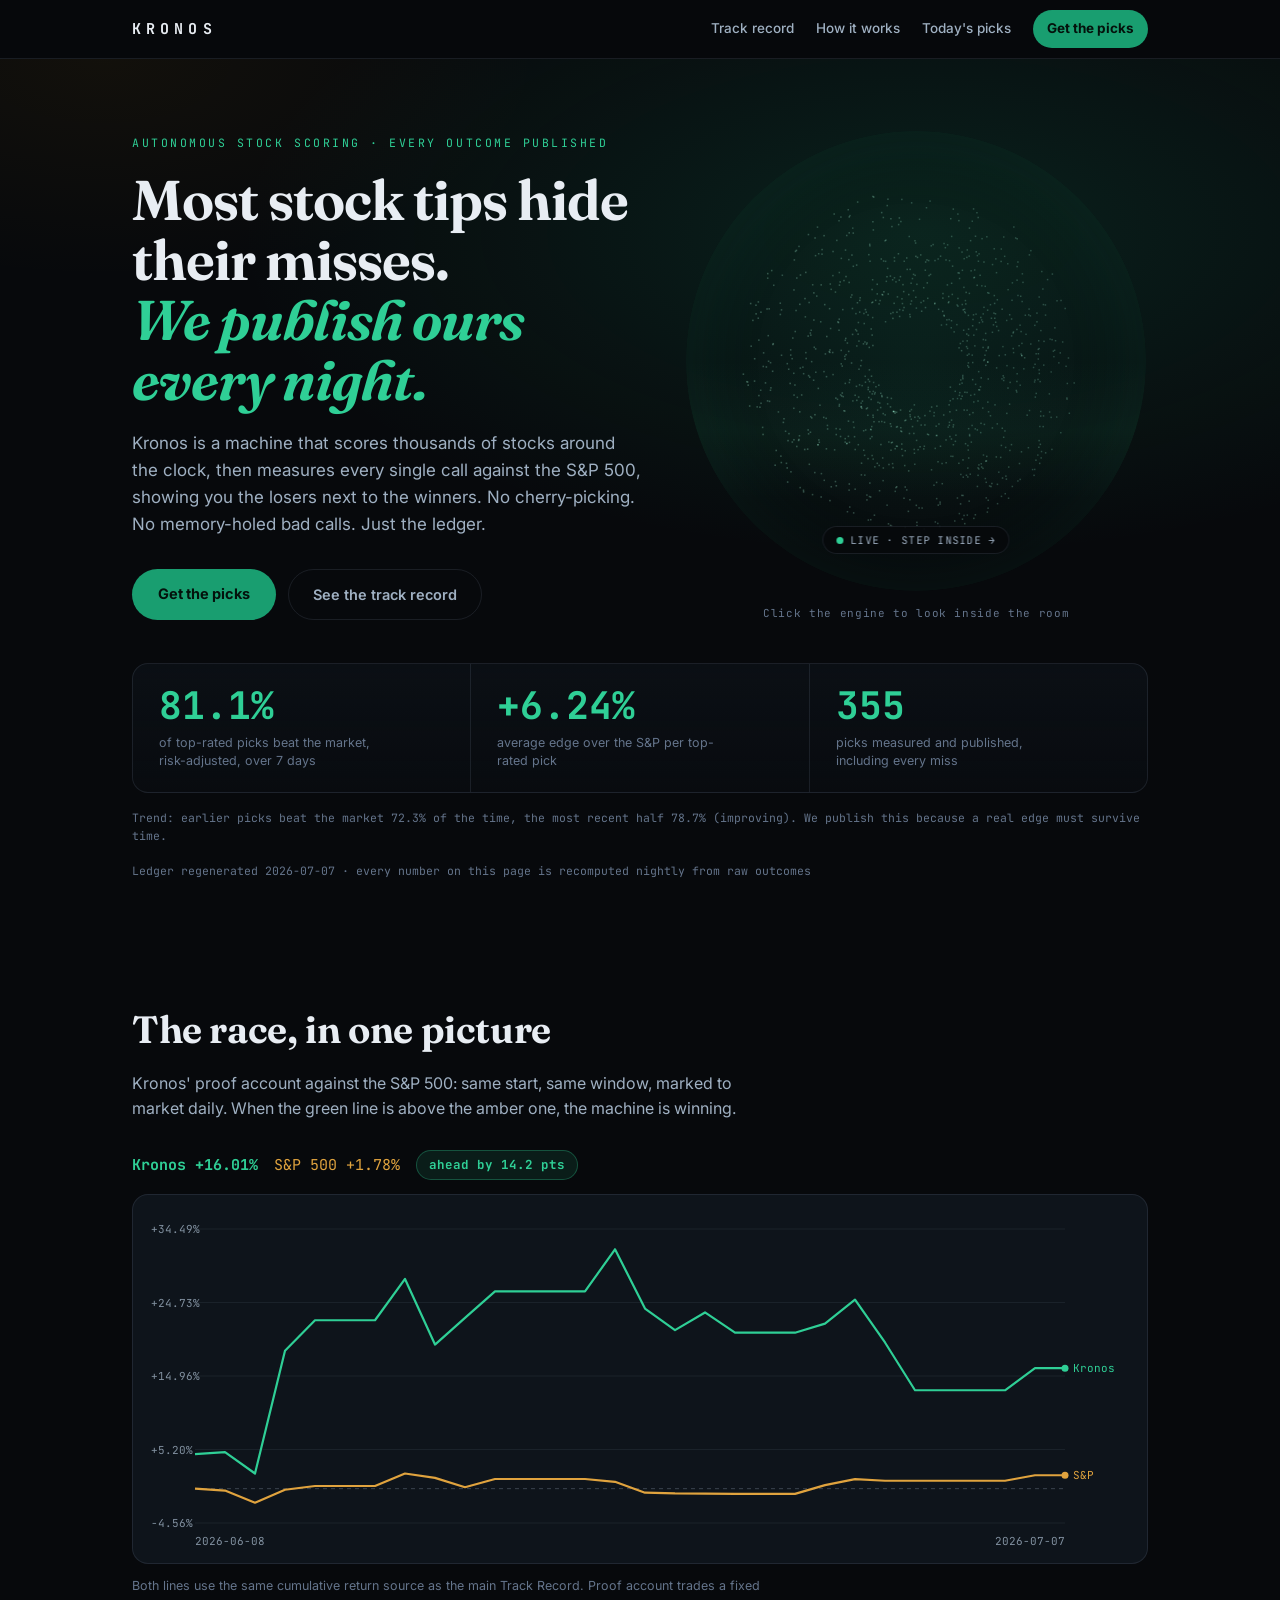
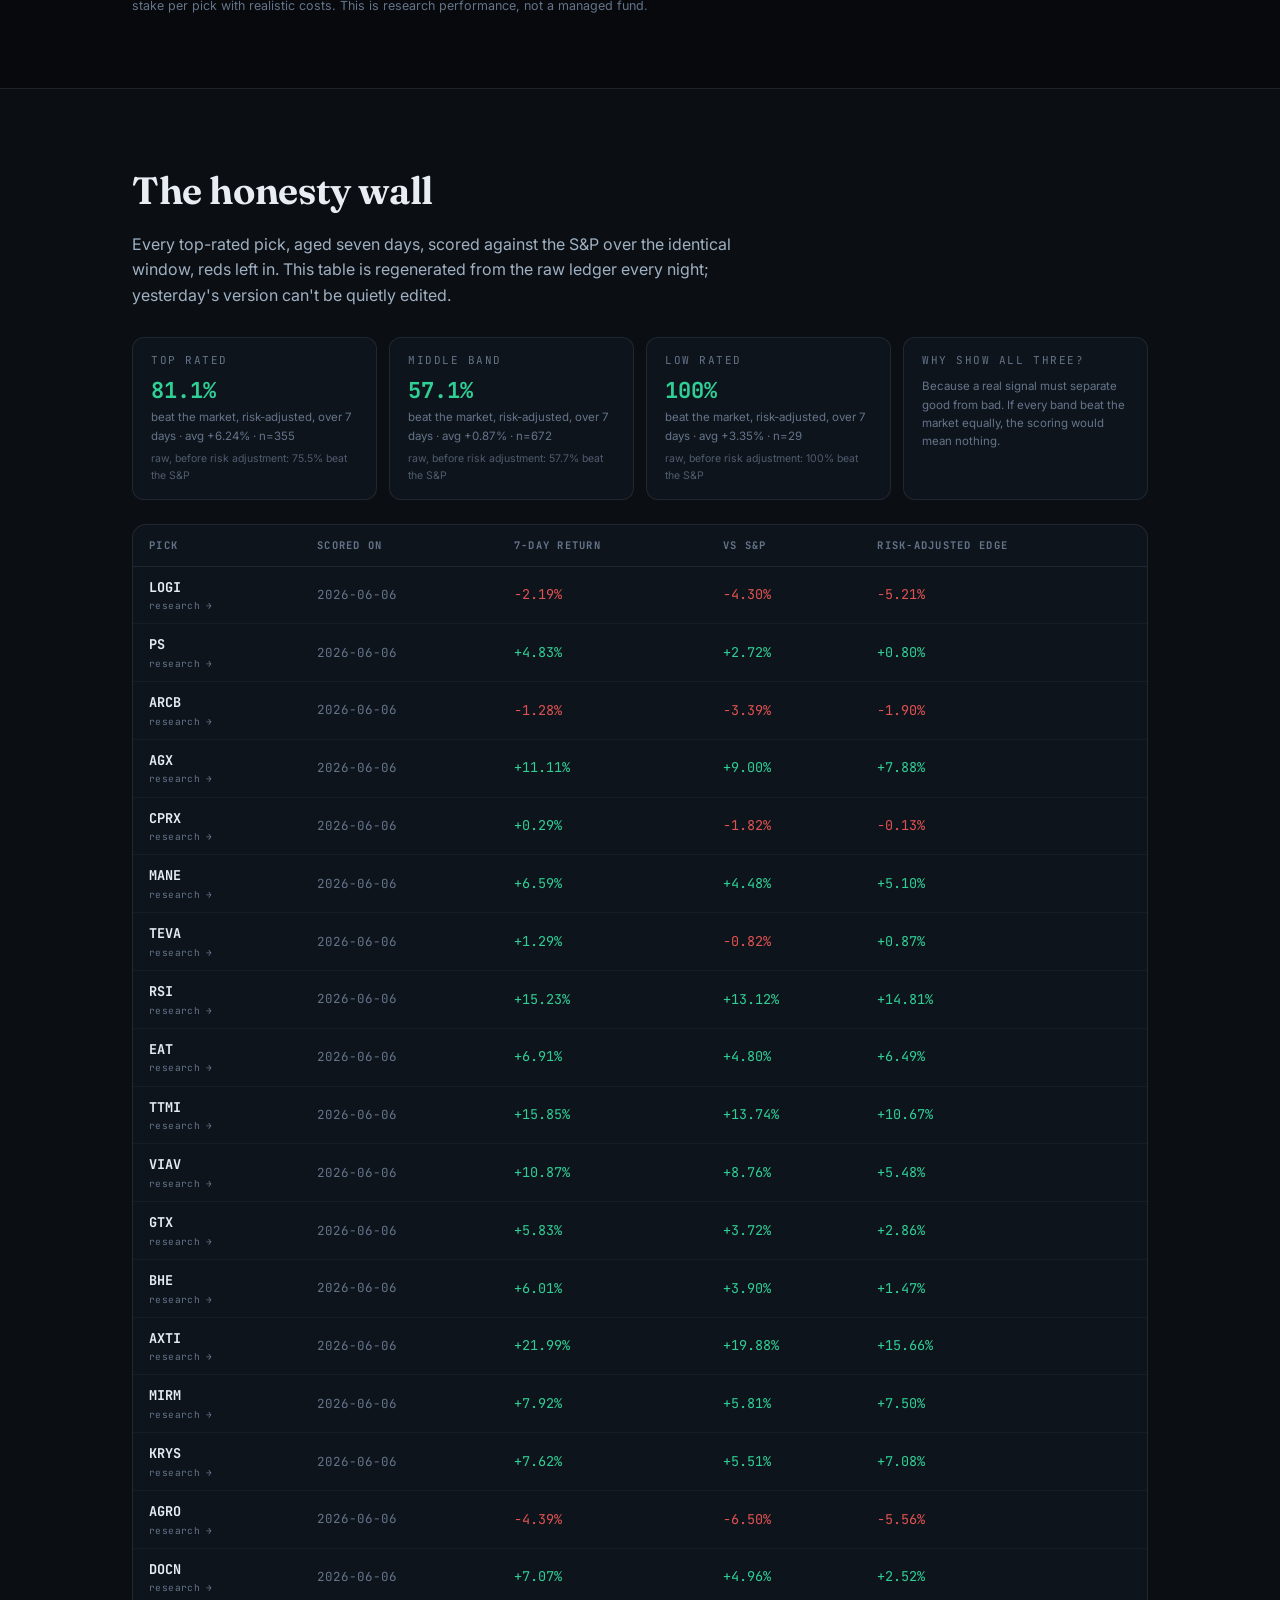
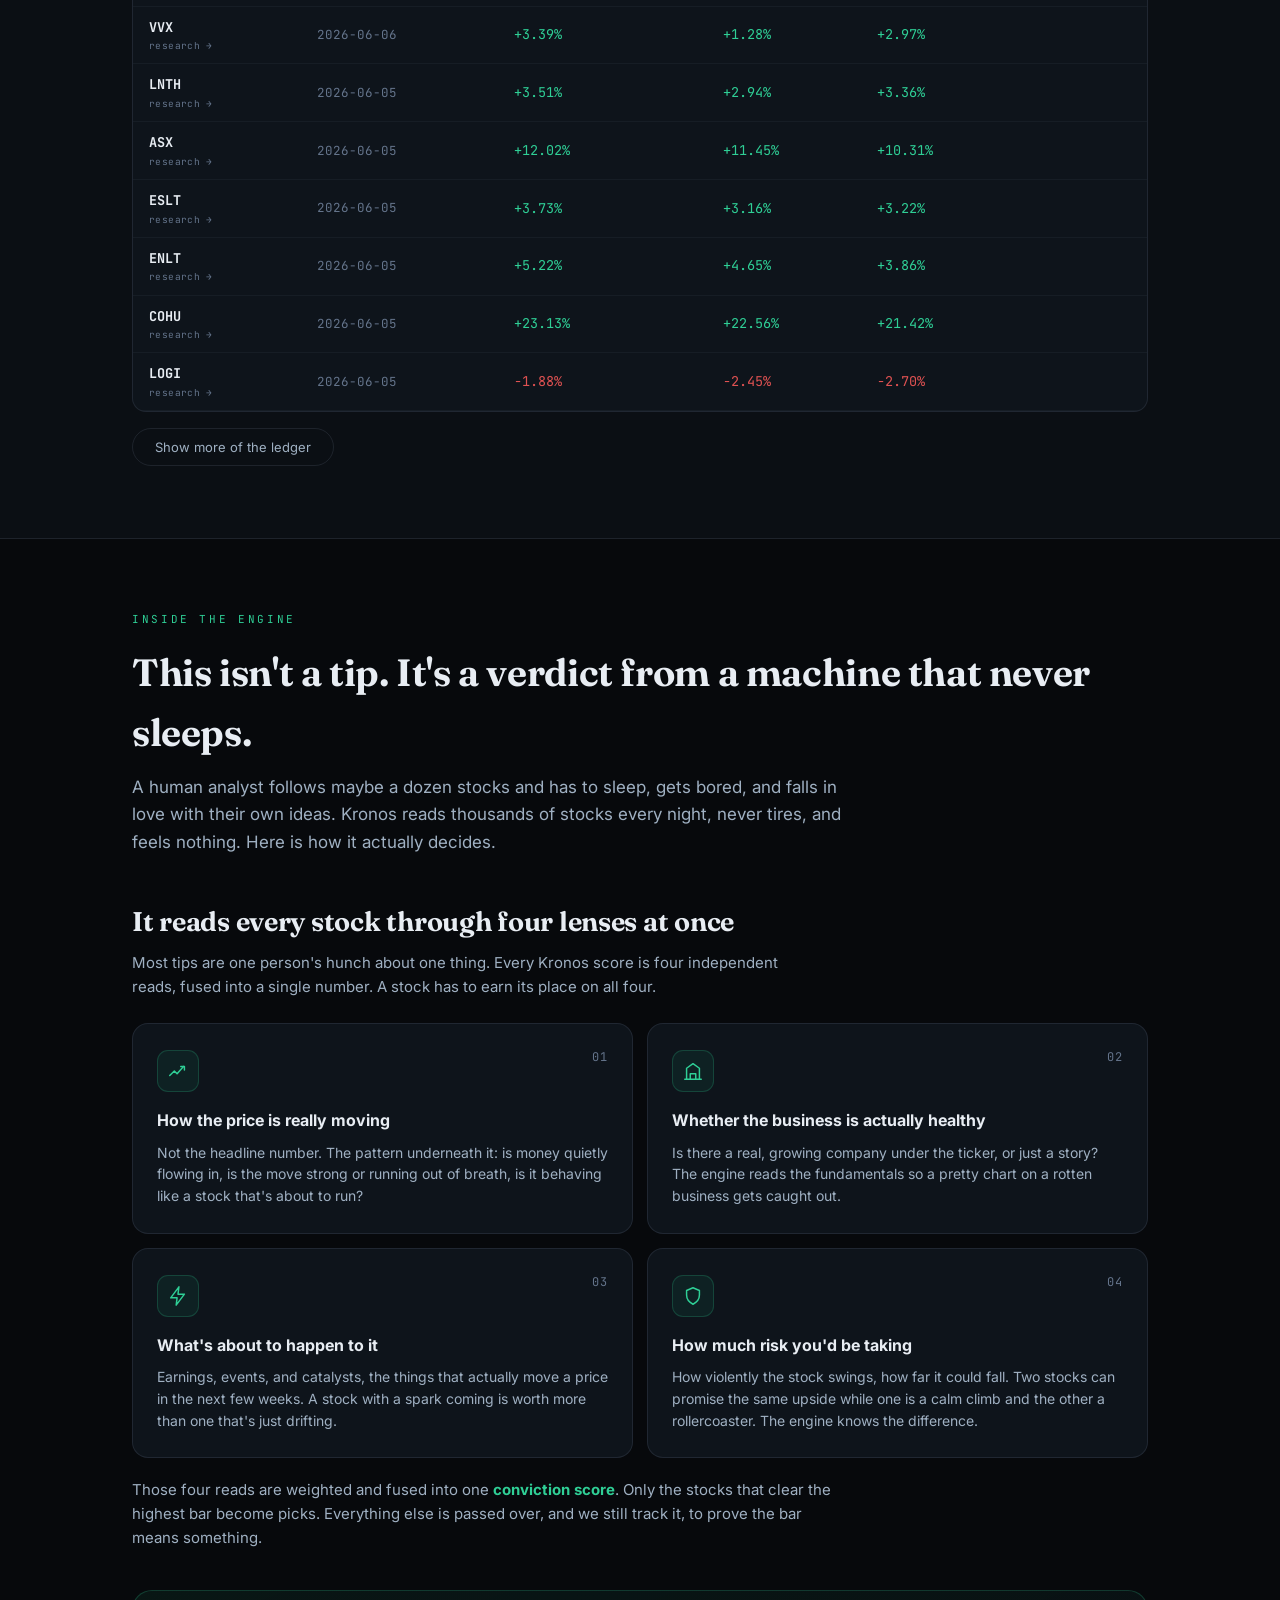
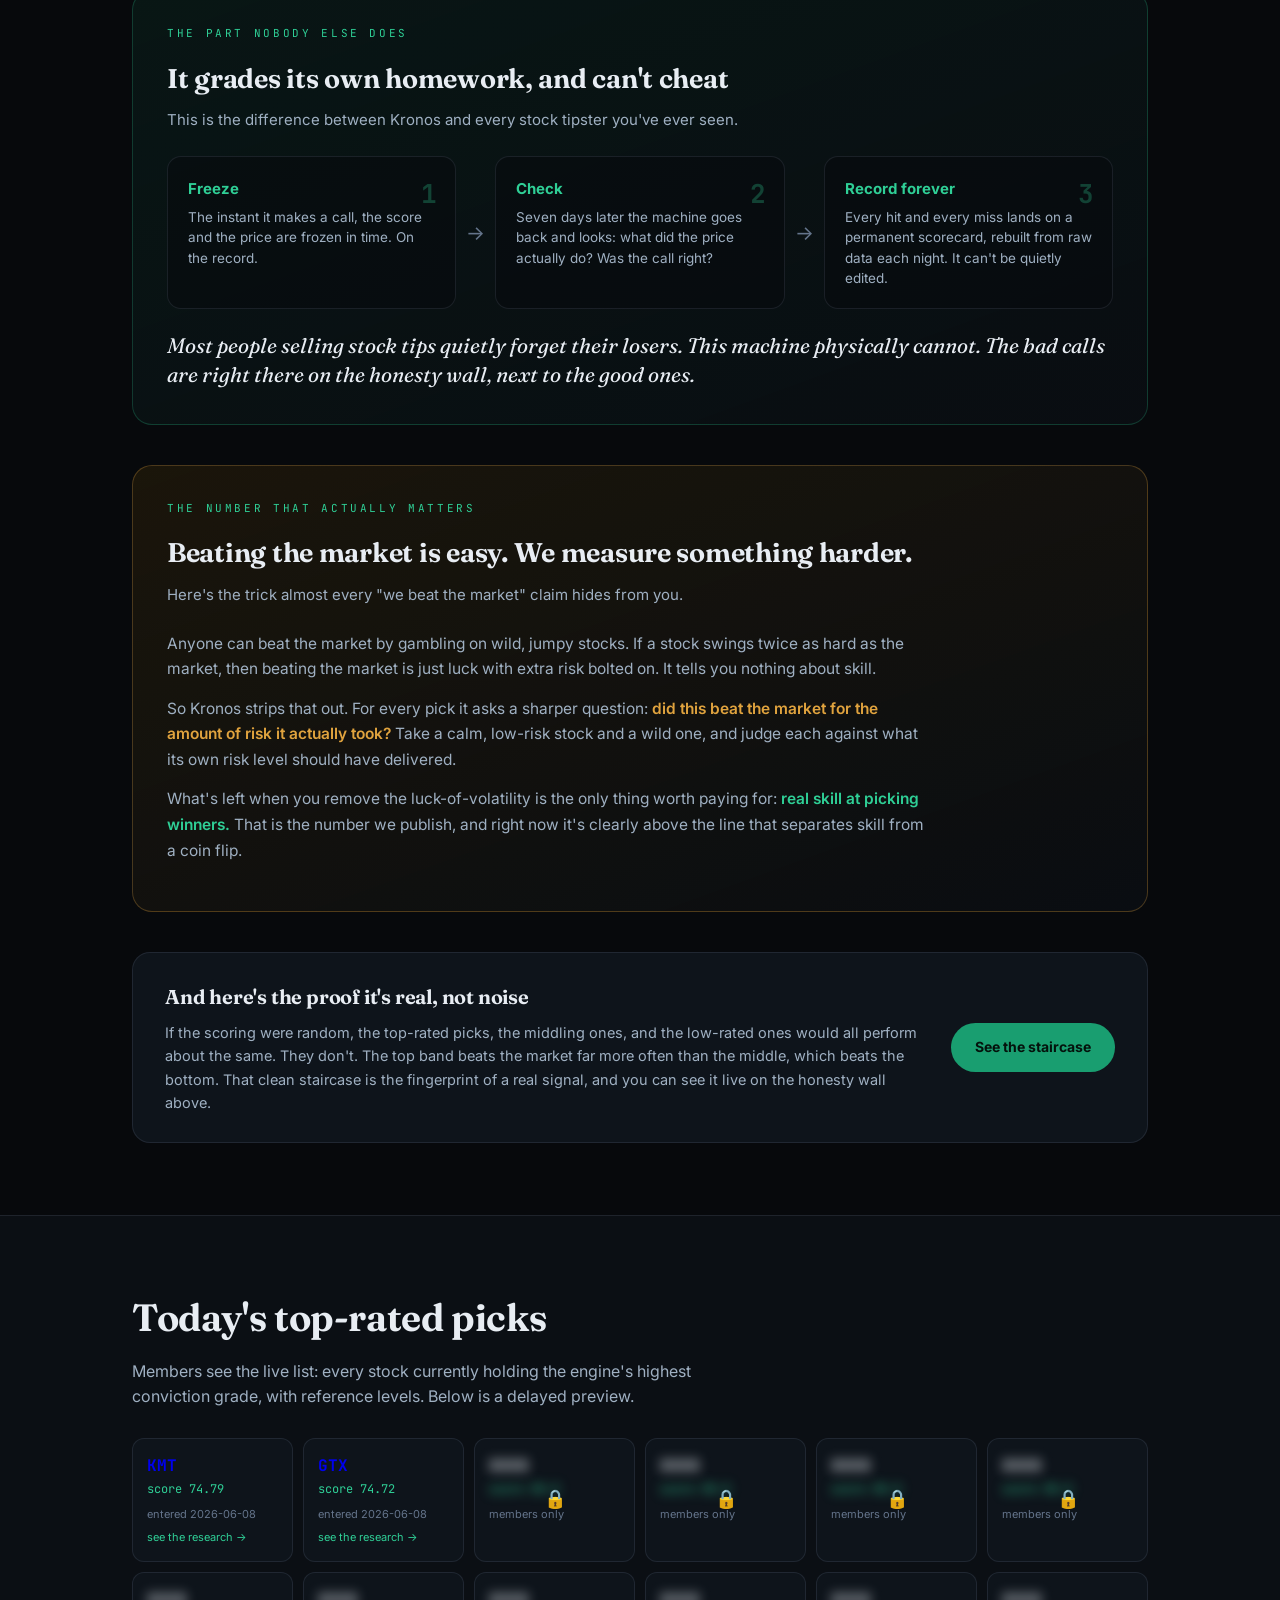
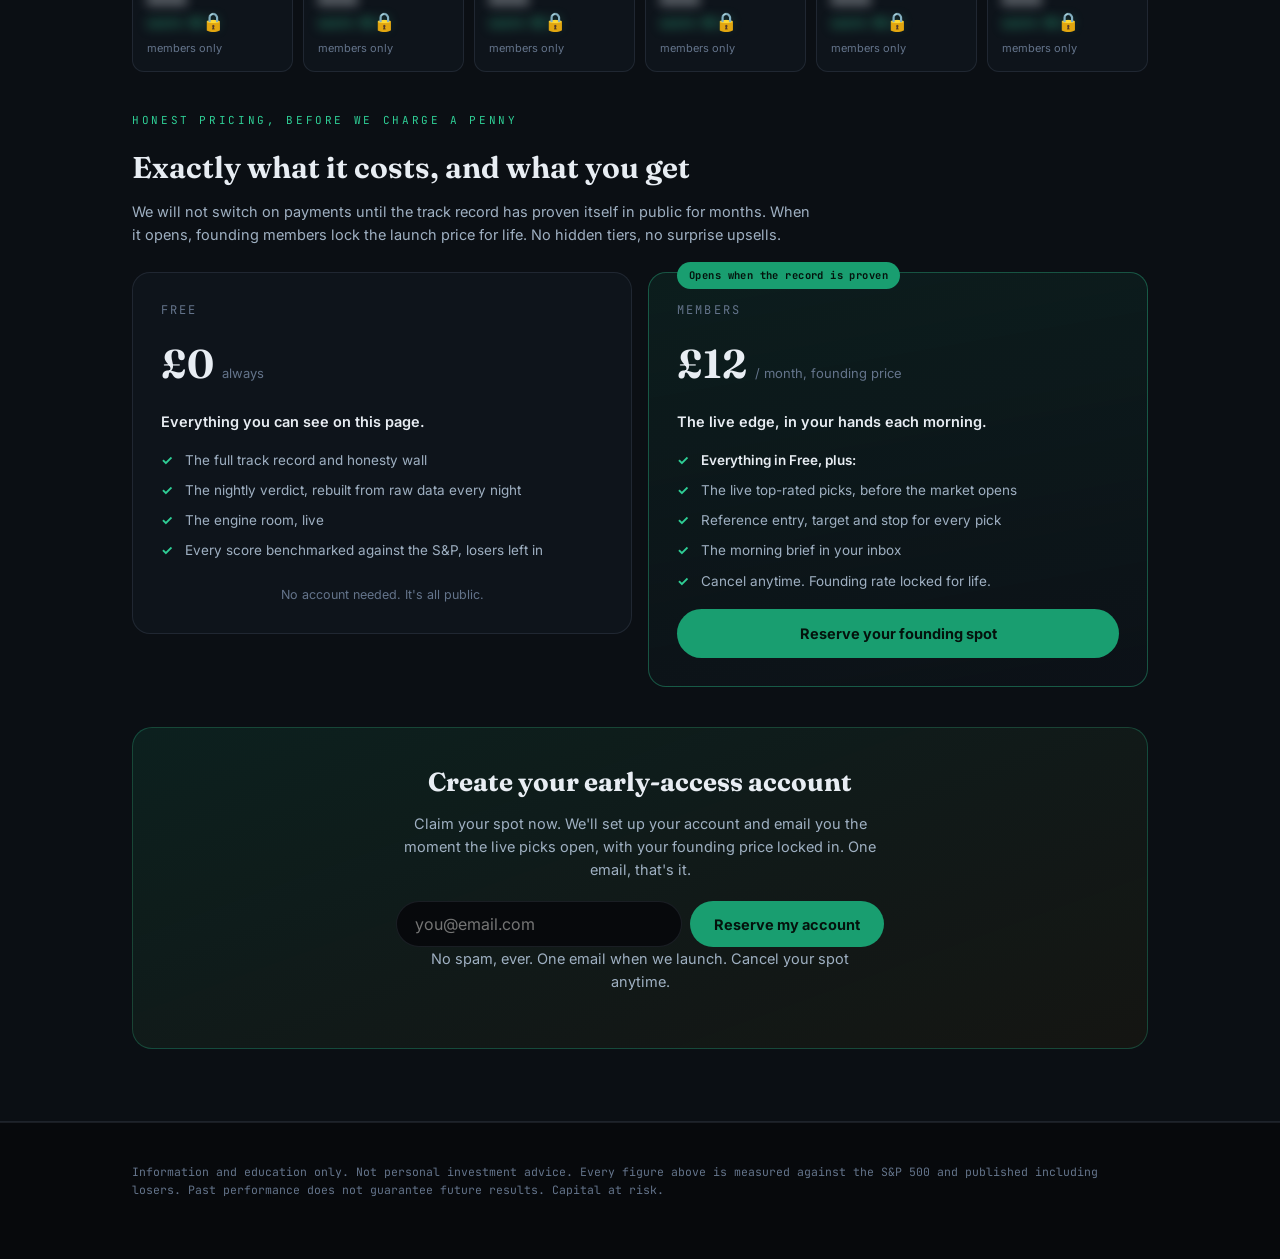
==== commit 520866dc: "fix: align public race chart with track record feed" ====
--- a/index.html
+++ b/index.html
@@ -72,7 +72,7 @@
       <div class="chart-card">
         <canvas id="race-chart" height="340"></canvas>
       </div>
-      <p class="note">Both lines rebased to 0% at the window start. Proof account trades a fixed
+      <p class="note">Both lines use the same cumulative return source as the main Track Record. Proof account trades a fixed
         stake per pick with realistic costs. This is research performance, not a managed fund.</p>
       <div class="readout" id="real-trades-stats" style="display:none">
         <div class="readout-cell"><b id="rt-win">...</b><span>of closed top-tier trades were winners</span></div>
@@ -289,7 +289,7 @@
     </div>
   </footer>
 
-  <script src="js/site.js?v=5"></script>
+  <script src="js/site.js?v=6"></script>
   <script src="js/entity.js?v=1"></script>
   <script src="js/engine-room.js?v=2"></script>
 </body>
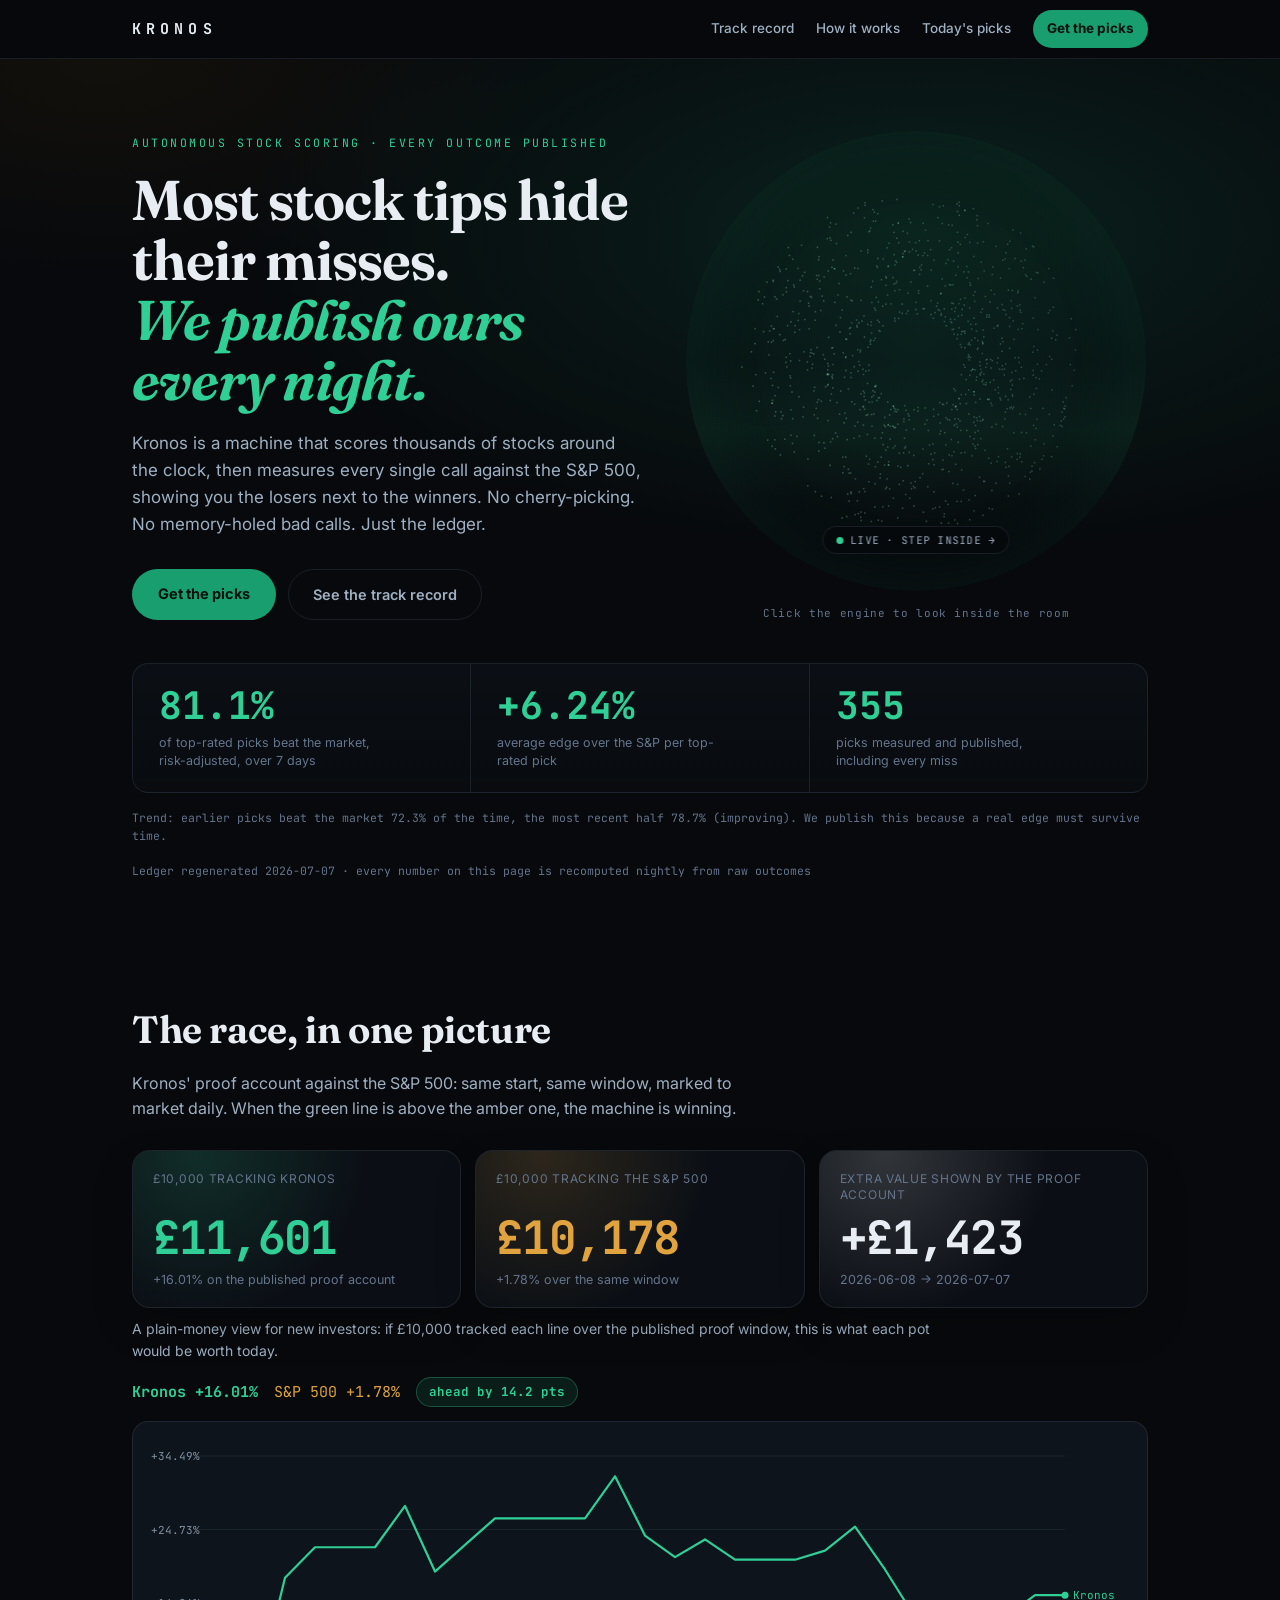
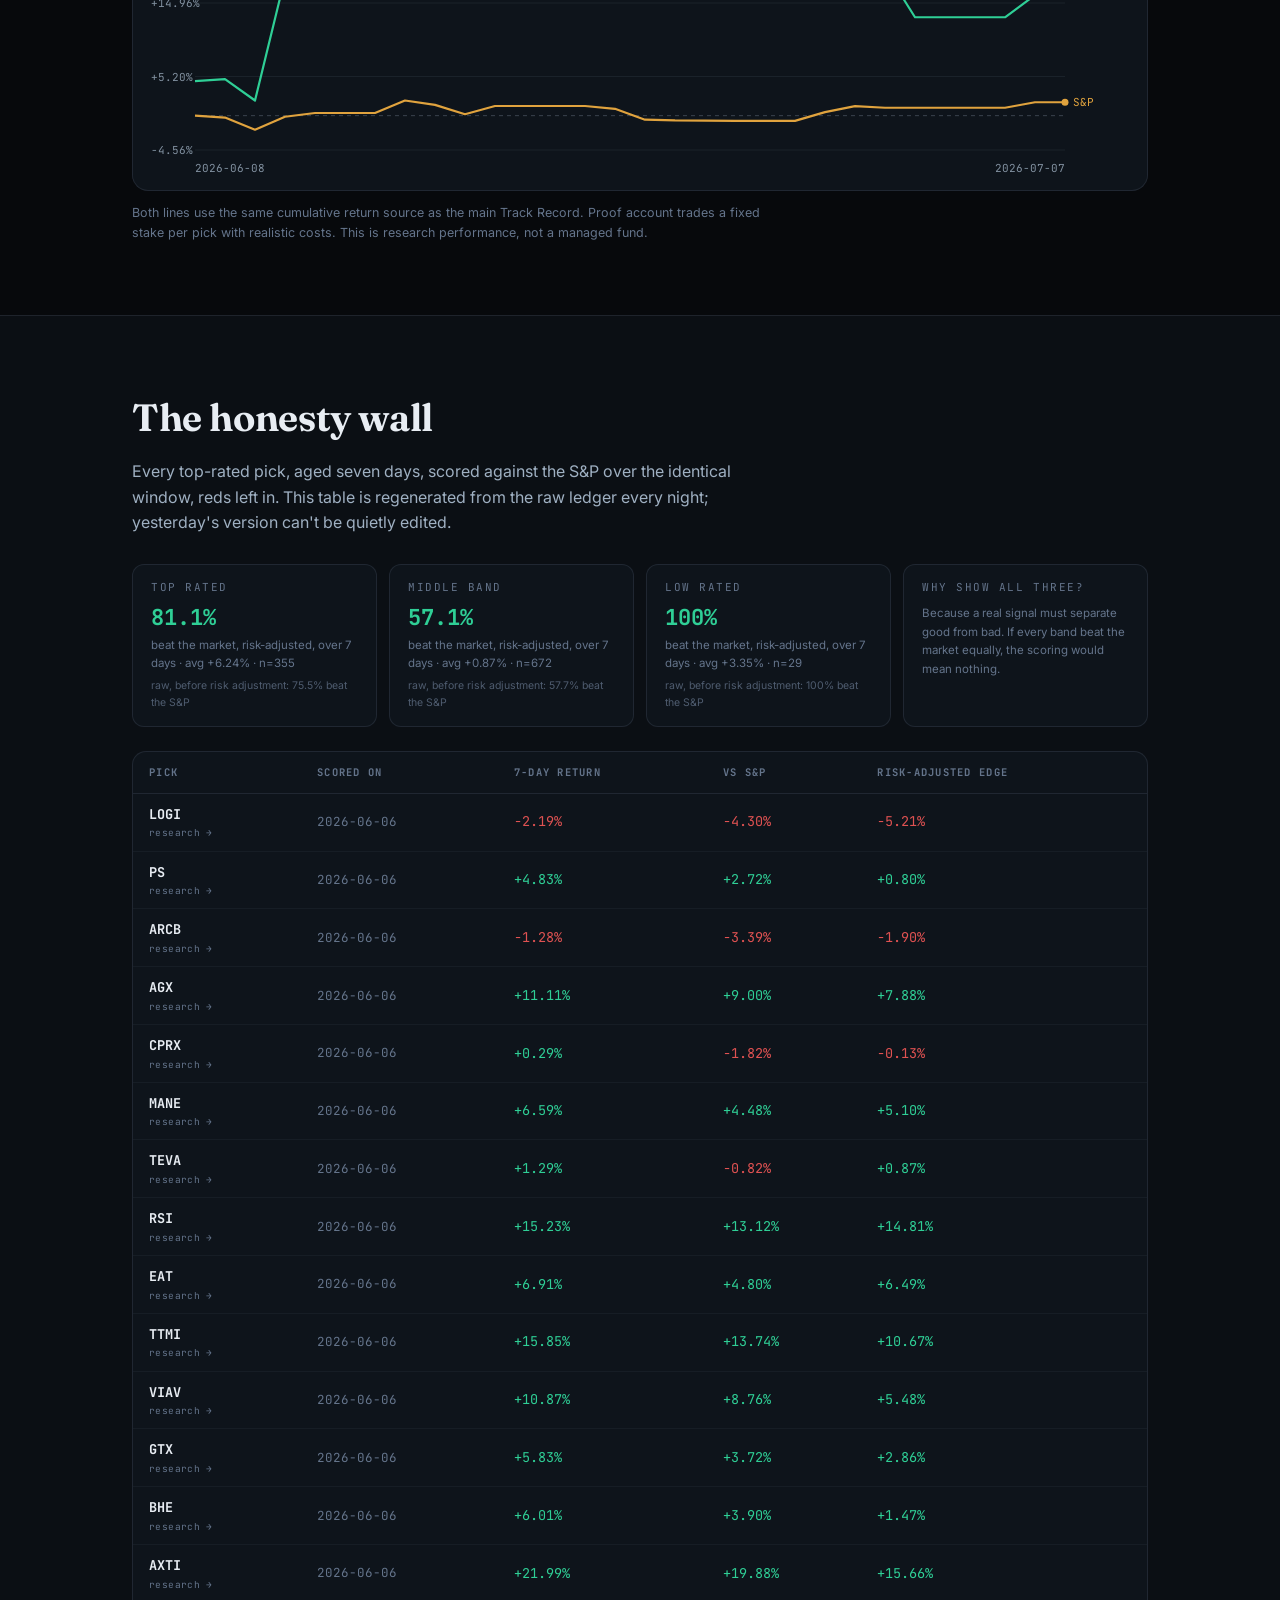
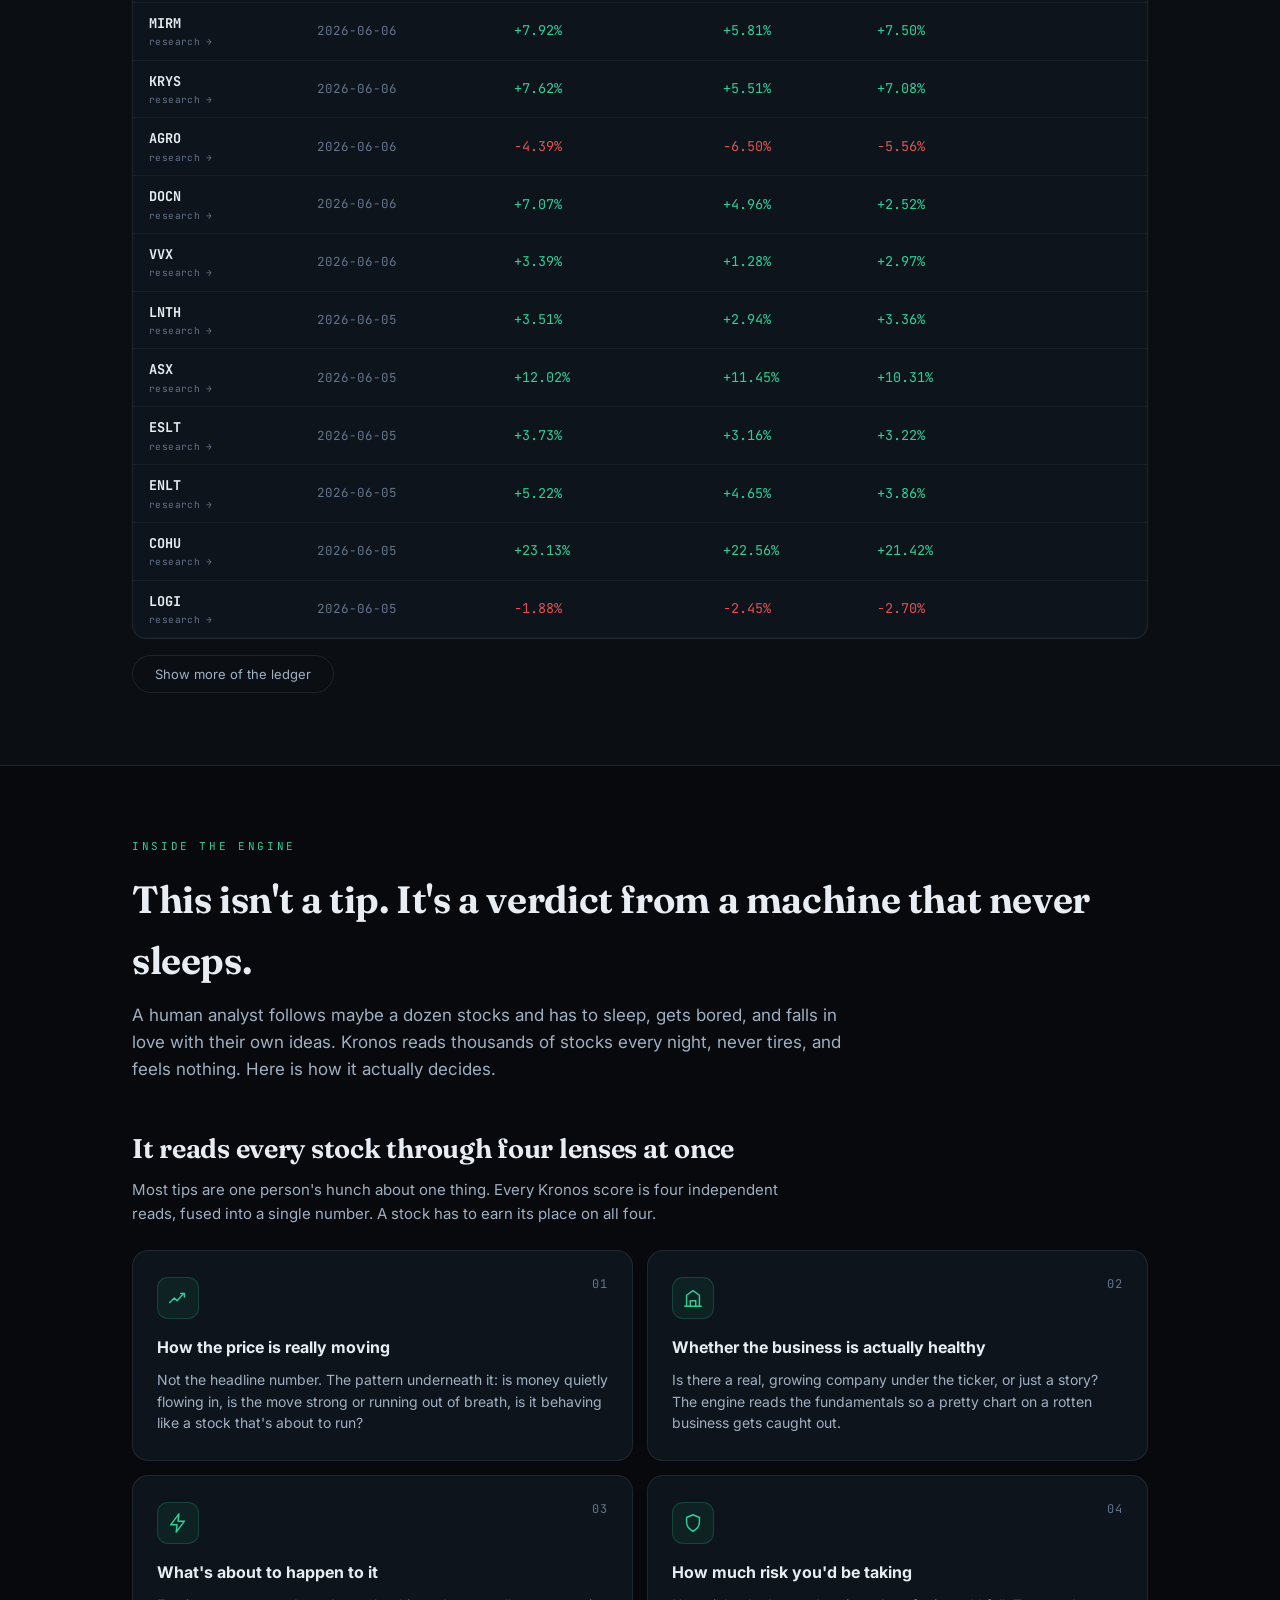
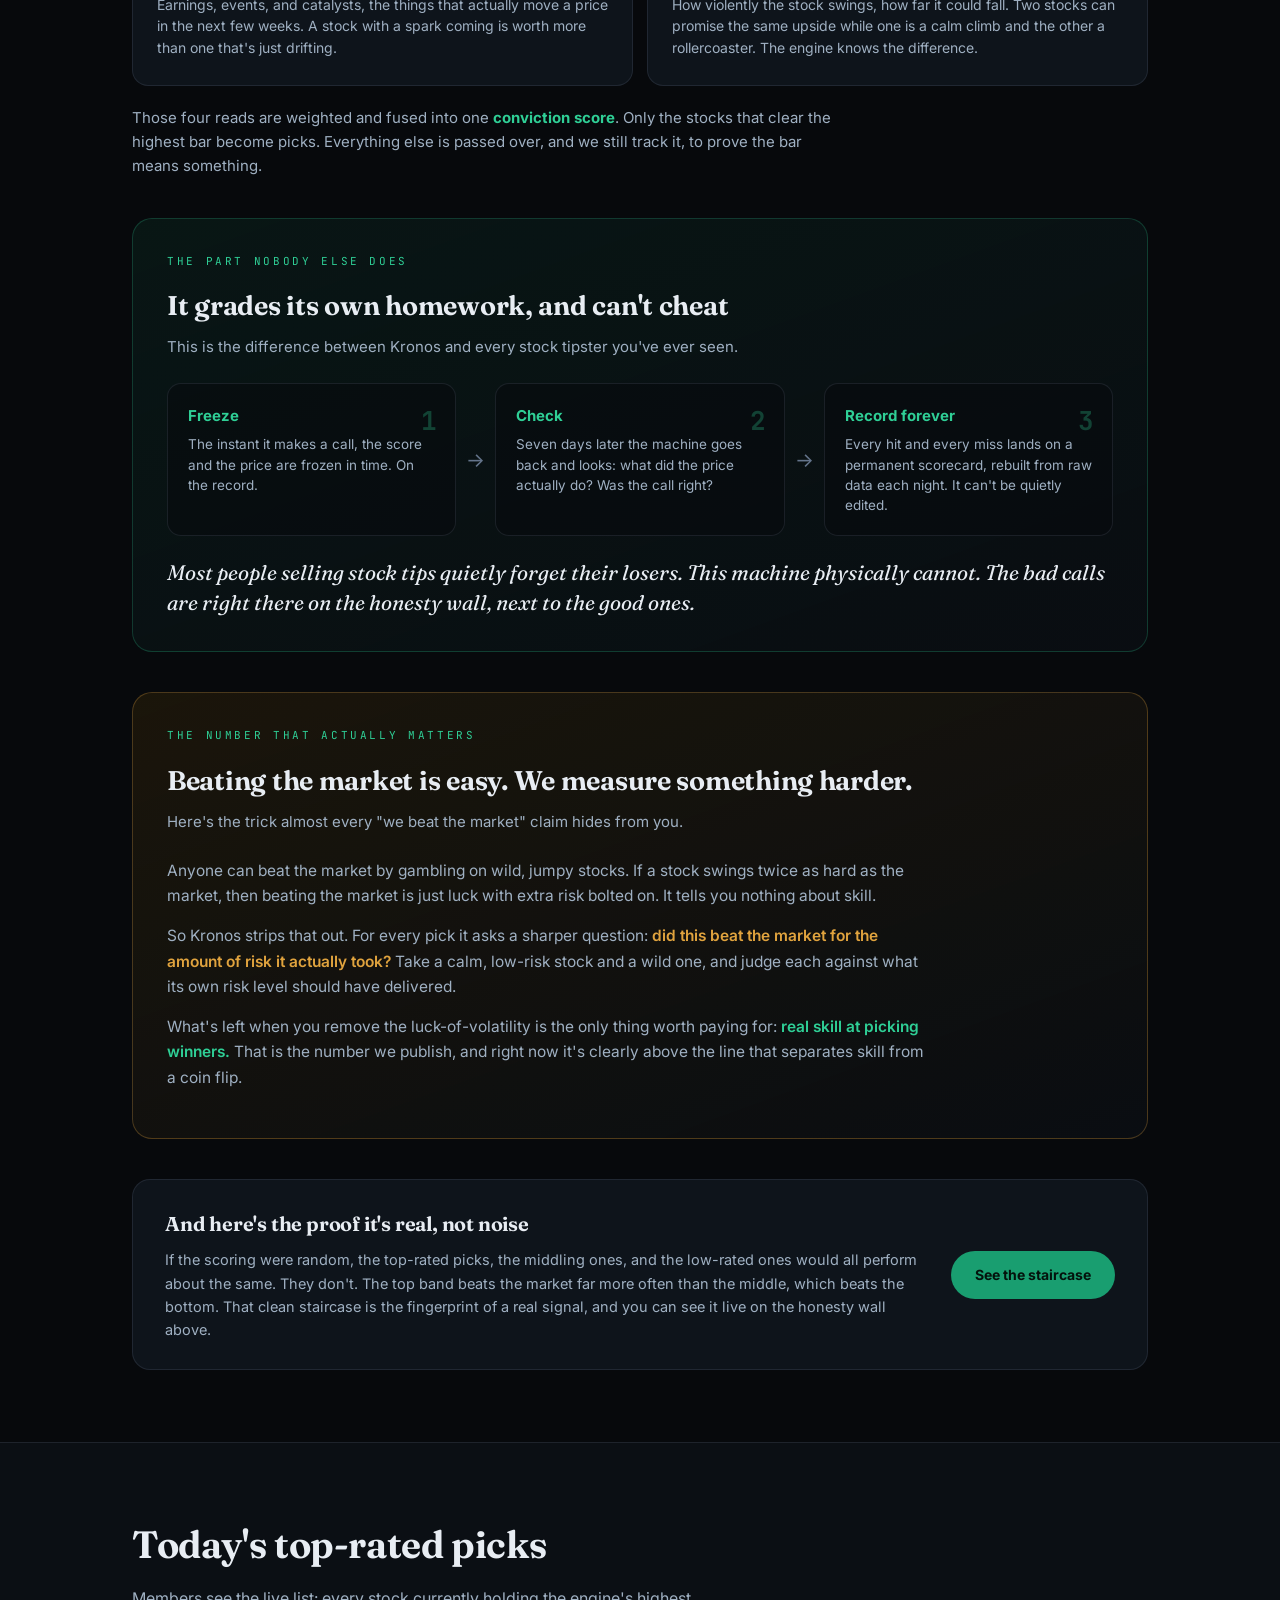
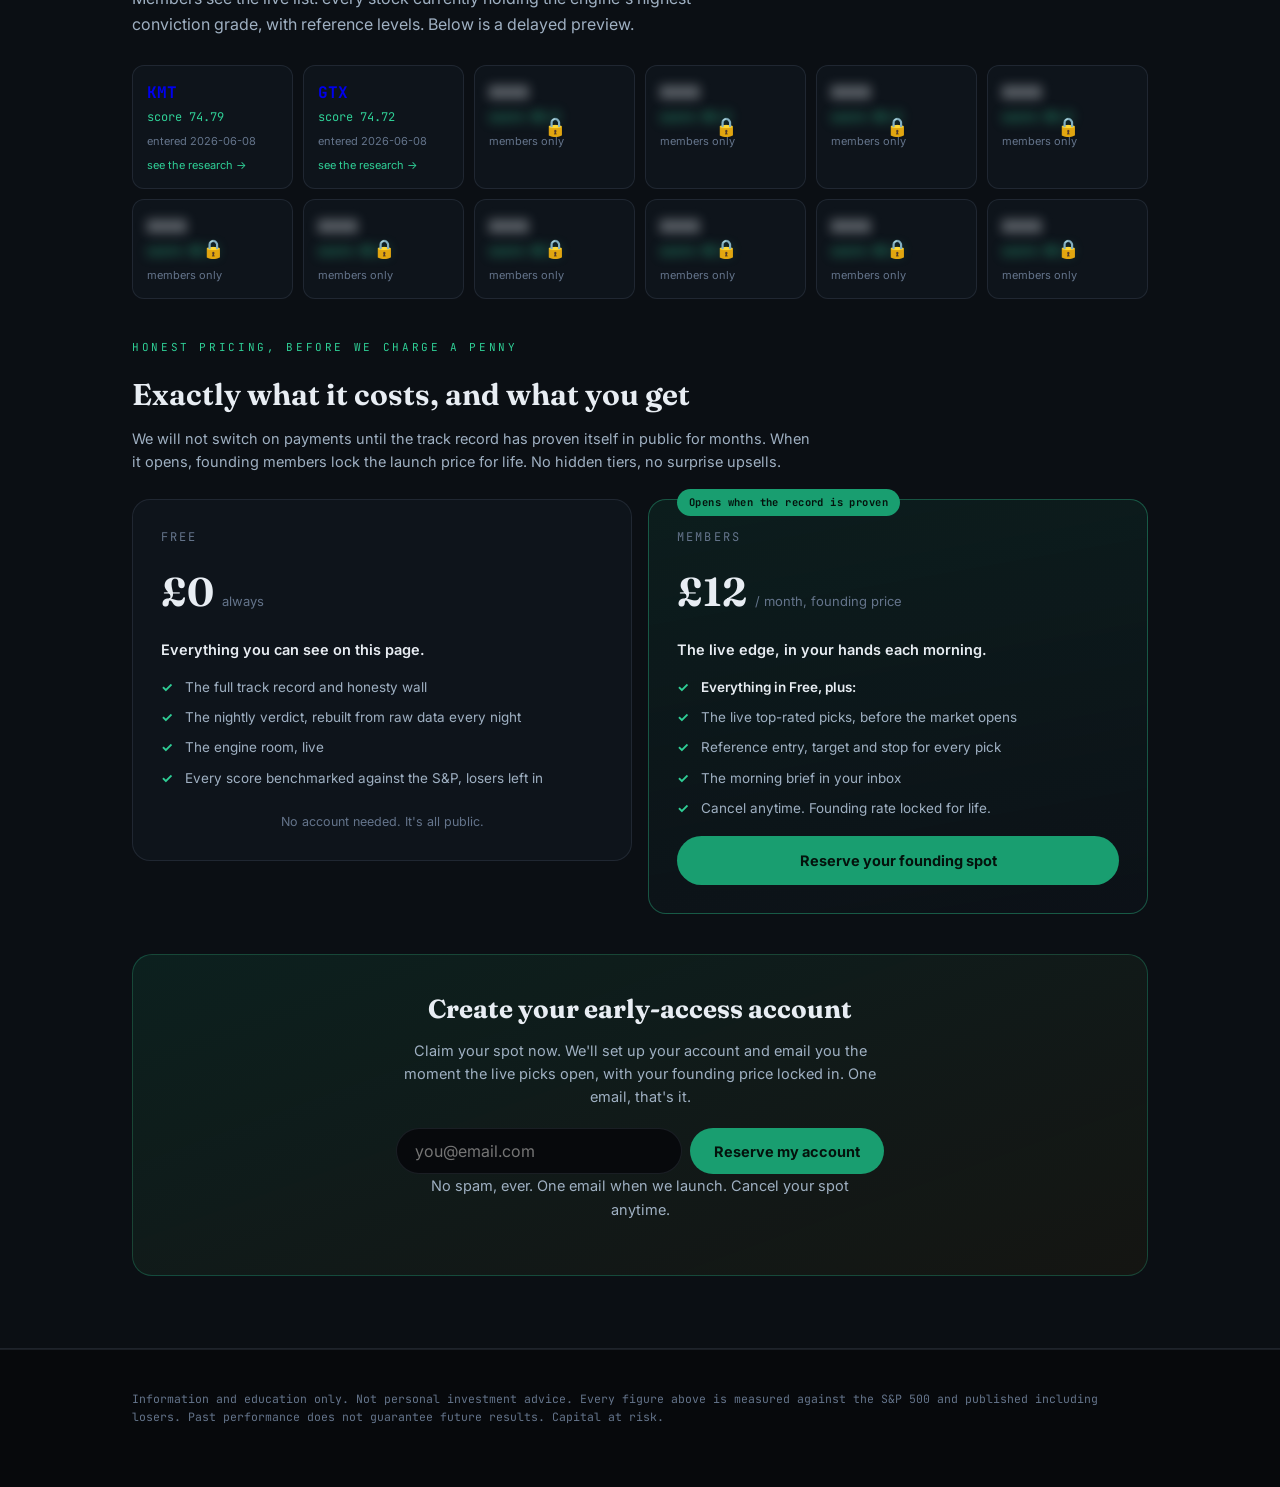
==== commit 4aa1da2a: "feat: show 10k retail portfolio race" ====
--- a/index.html
+++ b/index.html
@@ -9,7 +9,7 @@
   <link rel="preconnect" href="https://fonts.googleapis.com">
   <link rel="preconnect" href="https://fonts.gstatic.com" crossorigin>
   <link href="https://fonts.googleapis.com/css2?family=Fraunces:opsz,wght@9..144,500;9..144,650&family=Inter:wght@400;500;600;700&family=JetBrains+Mono:wght@400;500;700&display=swap" rel="stylesheet">
-  <link rel="stylesheet" href="css/site.css?v=6">
+  <link rel="stylesheet" href="css/site.css?v=7">
 </head>
 <body>
   <header class="nav">
@@ -68,6 +68,24 @@
       <h2>The race, in one picture</h2>
       <p class="lede">Kronos' proof account against the S&amp;P 500: same start, same window,
         marked to market daily. When the green line is above the amber one, the machine is winning.</p>
+      <div class="stake-race" id="stake-race" aria-label="Ten thousand pound portfolio comparison">
+        <div class="stake-card stake-kronos">
+          <span class="stake-label">£10,000 tracking Kronos</span>
+          <b id="stake-kronos">...</b>
+          <small id="stake-kronos-gain">...</small>
+        </div>
+        <div class="stake-card stake-sp">
+          <span class="stake-label">£10,000 tracking the S&amp;P 500</span>
+          <b id="stake-sp">...</b>
+          <small id="stake-sp-gain">...</small>
+        </div>
+        <div class="stake-card stake-delta">
+          <span class="stake-label">Extra value shown by the proof account</span>
+          <b id="stake-delta">...</b>
+          <small id="stake-window">same live window</small>
+        </div>
+      </div>
+      <p class="stake-copy" id="stake-copy">A plain-money view for new investors: if £10,000 tracked each line over the published proof window, this is what each pot would be worth today.</p>
       <div class="race-head mono" id="race-verdict">...</div>
       <div class="chart-card">
         <canvas id="race-chart" height="340"></canvas>
@@ -289,7 +307,7 @@
     </div>
   </footer>
 
-  <script src="js/site.js?v=6"></script>
+  <script src="js/site.js?v=7"></script>
   <script src="js/entity.js?v=1"></script>
   <script src="js/engine-room.js?v=2"></script>
 </body>
--- a/css/site.css
+++ b/css/site.css
@@ -95,6 +95,19 @@
 .race-head .delta { padding: 4px 12px; border-radius: 999px; font-weight: 700; font-size: 12.5px; }
 .race-head .delta.up { color: var(--green-hi); background: rgba(47, 207, 150, .1); border: 1px solid rgba(47, 207, 150, .3); }
 .race-head .delta.down { color: var(--red); background: rgba(224, 82, 82, .1); border: 1px solid rgba(224, 82, 82, .3); }
+.stake-race { display: grid; grid-template-columns: repeat(3, minmax(0, 1fr)); gap: 14px; margin: 26px 0 10px; }
+.stake-card { position: relative; overflow: hidden; border: 1px solid var(--line); border-radius: 18px; padding: 20px 20px 18px; background: rgba(13, 18, 24, .82); box-shadow: 0 18px 42px rgba(0,0,0,.18); }
+.stake-card::before { content: ""; position: absolute; inset: 0; opacity: .16; pointer-events: none; }
+.stake-kronos::before { background: radial-gradient(circle at 20% 0%, var(--green-hi), transparent 55%); }
+.stake-sp::before { background: radial-gradient(circle at 20% 0%, var(--amber-hi), transparent 55%); }
+.stake-delta::before { background: radial-gradient(circle at 20% 0%, #ffffff, transparent 55%); }
+.stake-label { display: block; position: relative; font-size: 12px; color: var(--ink-3); letter-spacing: .06em; text-transform: uppercase; line-height: 1.35; min-height: 32px; }
+.stake-card b { display: block; position: relative; margin-top: 12px; font-family: var(--mono); font-size: clamp(28px, 4.2vw, 46px); line-height: 1; letter-spacing: -.04em; }
+.stake-kronos b { color: var(--green-hi); }
+.stake-sp b { color: var(--amber-hi); }
+.stake-delta b { color: var(--ink); }
+.stake-card small { display: block; position: relative; margin-top: 10px; color: var(--ink-3); font-size: 12.5px; line-height: 1.4; }
+.stake-copy { color: var(--ink-2); font-size: 14px; line-height: 1.55; max-width: 820px; margin: 0 0 16px; }
 .chart-card { background: var(--card); border: 1px solid var(--line); border-radius: 16px; padding: 18px 14px 10px; position: relative; }
 .chart-card canvas { width: 100%; display: block; }
 
@@ -254,6 +267,8 @@
   .readout { flex-direction: column; }
   .readout-div { width: auto; height: 1px; }
   .readout-cell span { max-width: none; }
+  .stake-race { grid-template-columns: 1fr; }
+  .stake-label { min-height: 0; }
   .band { padding: 52px 0; }
   .insight { padding: 24px; }
   .loop-arrow { display: none; }
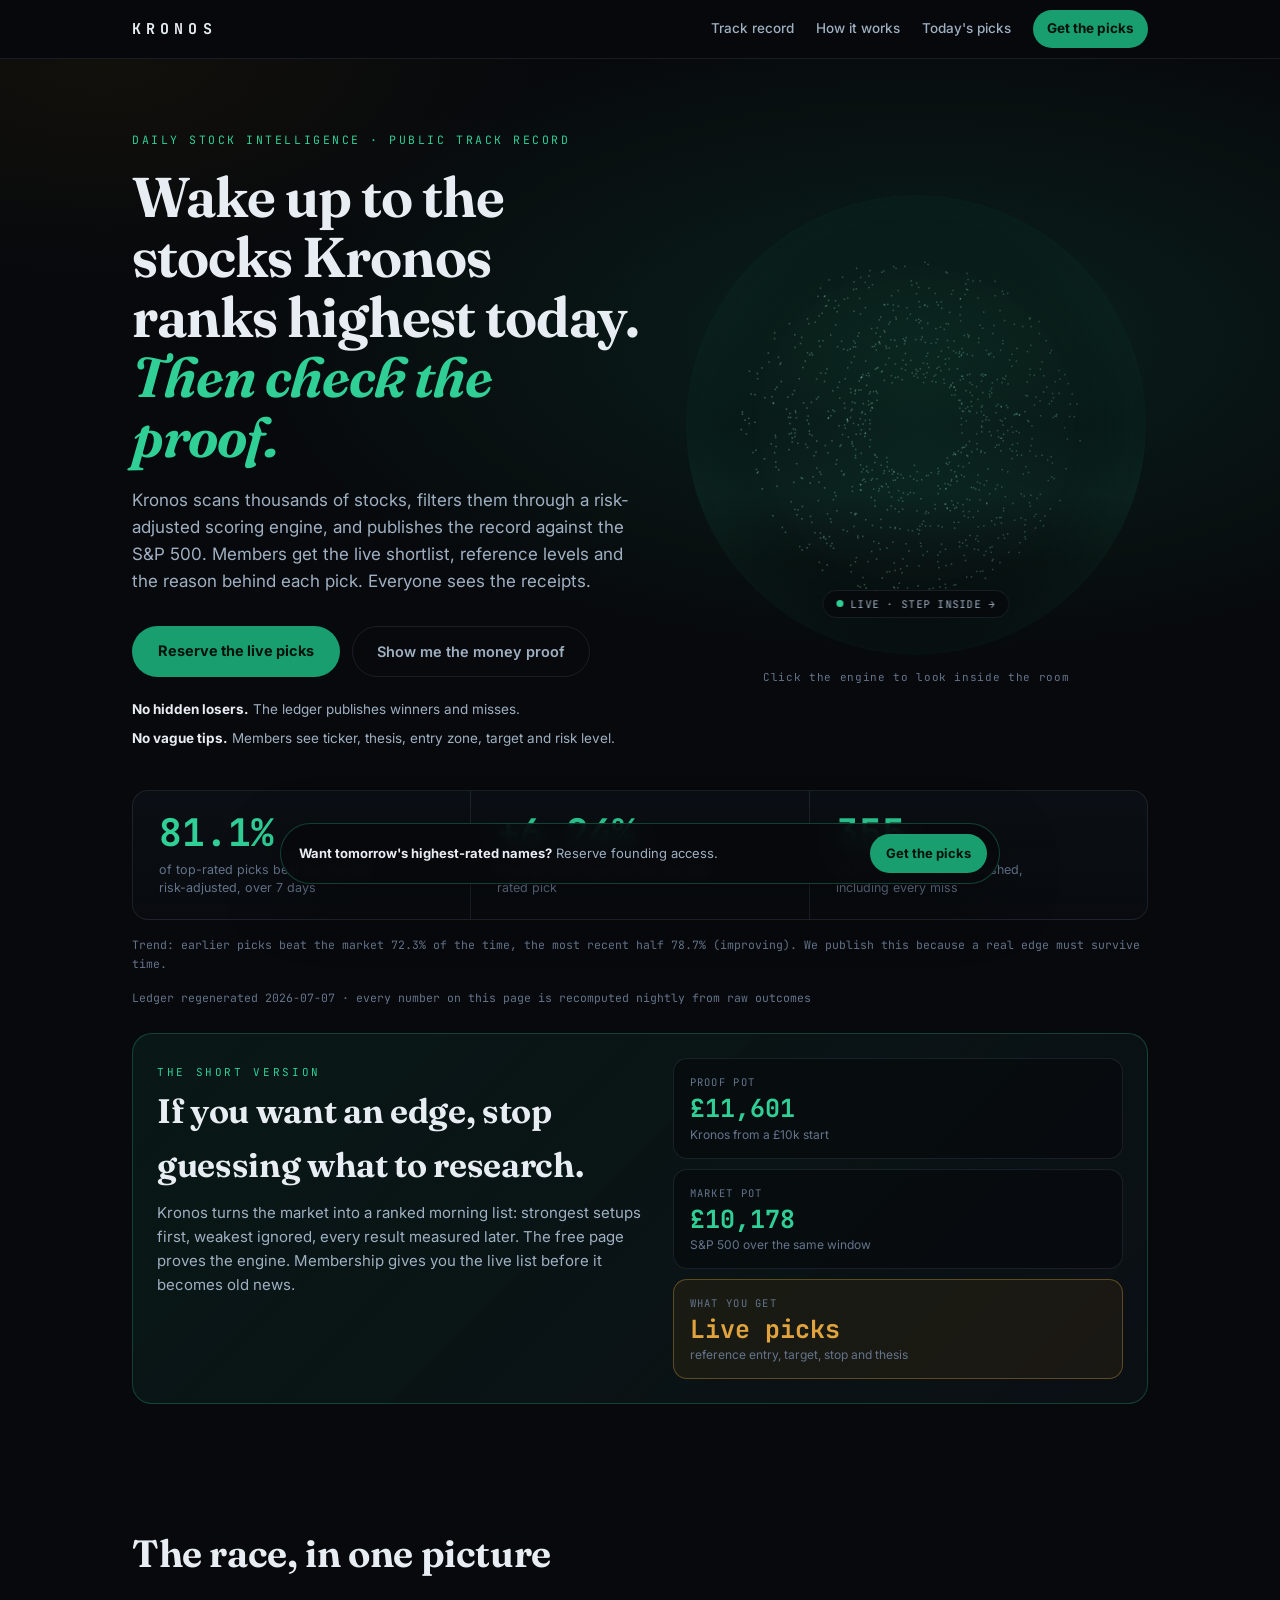
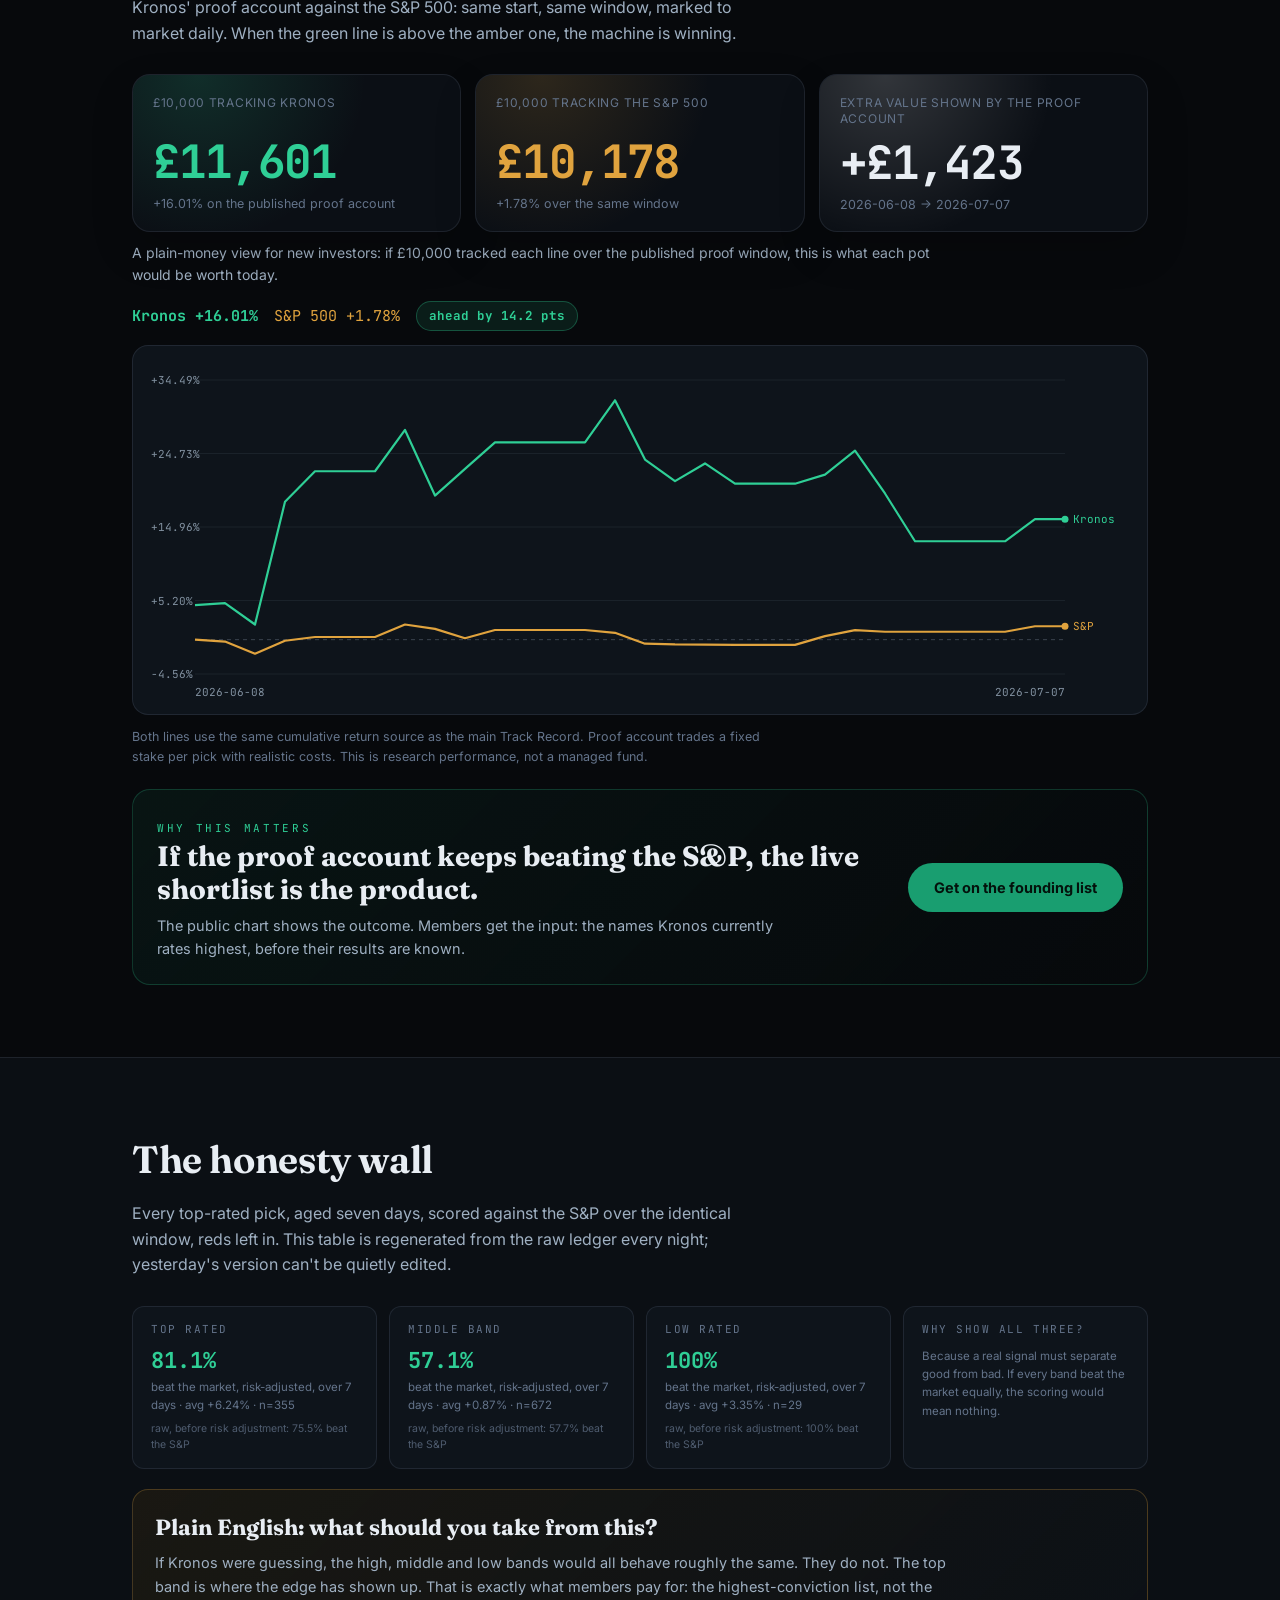
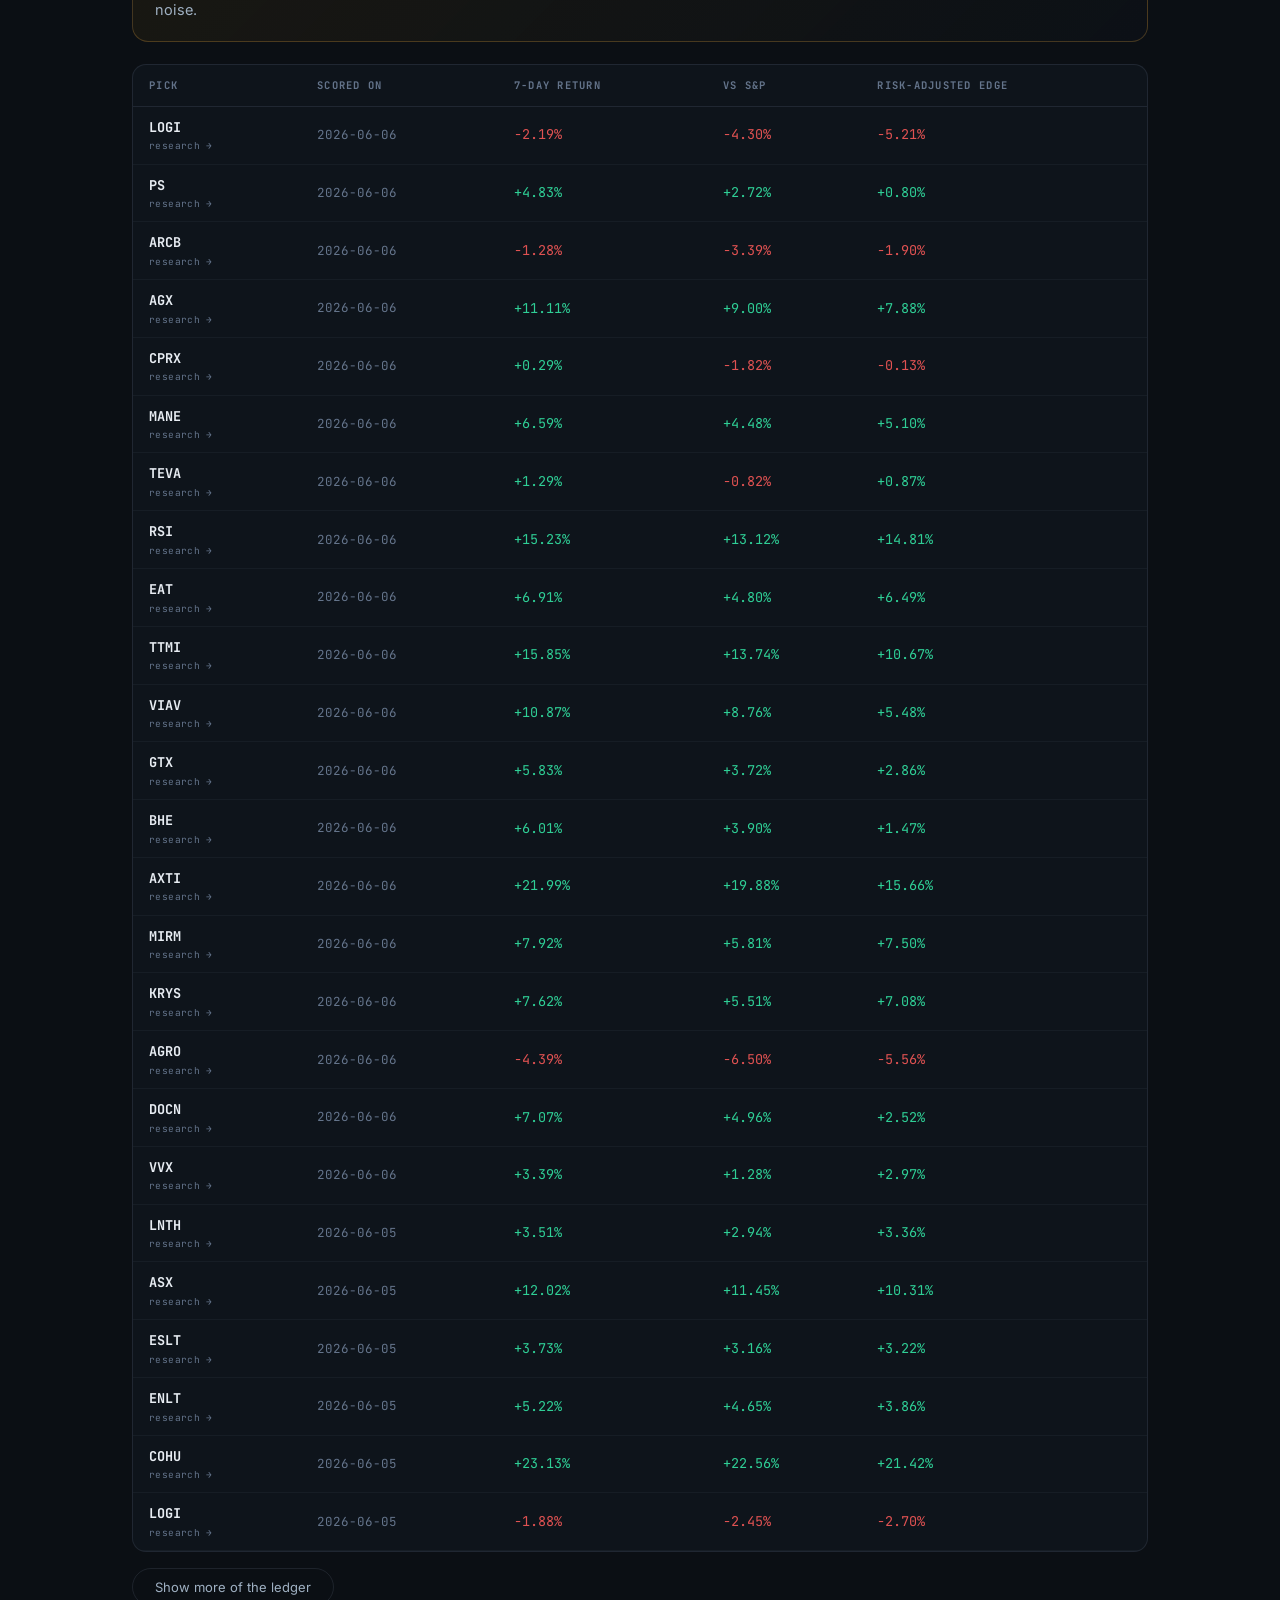
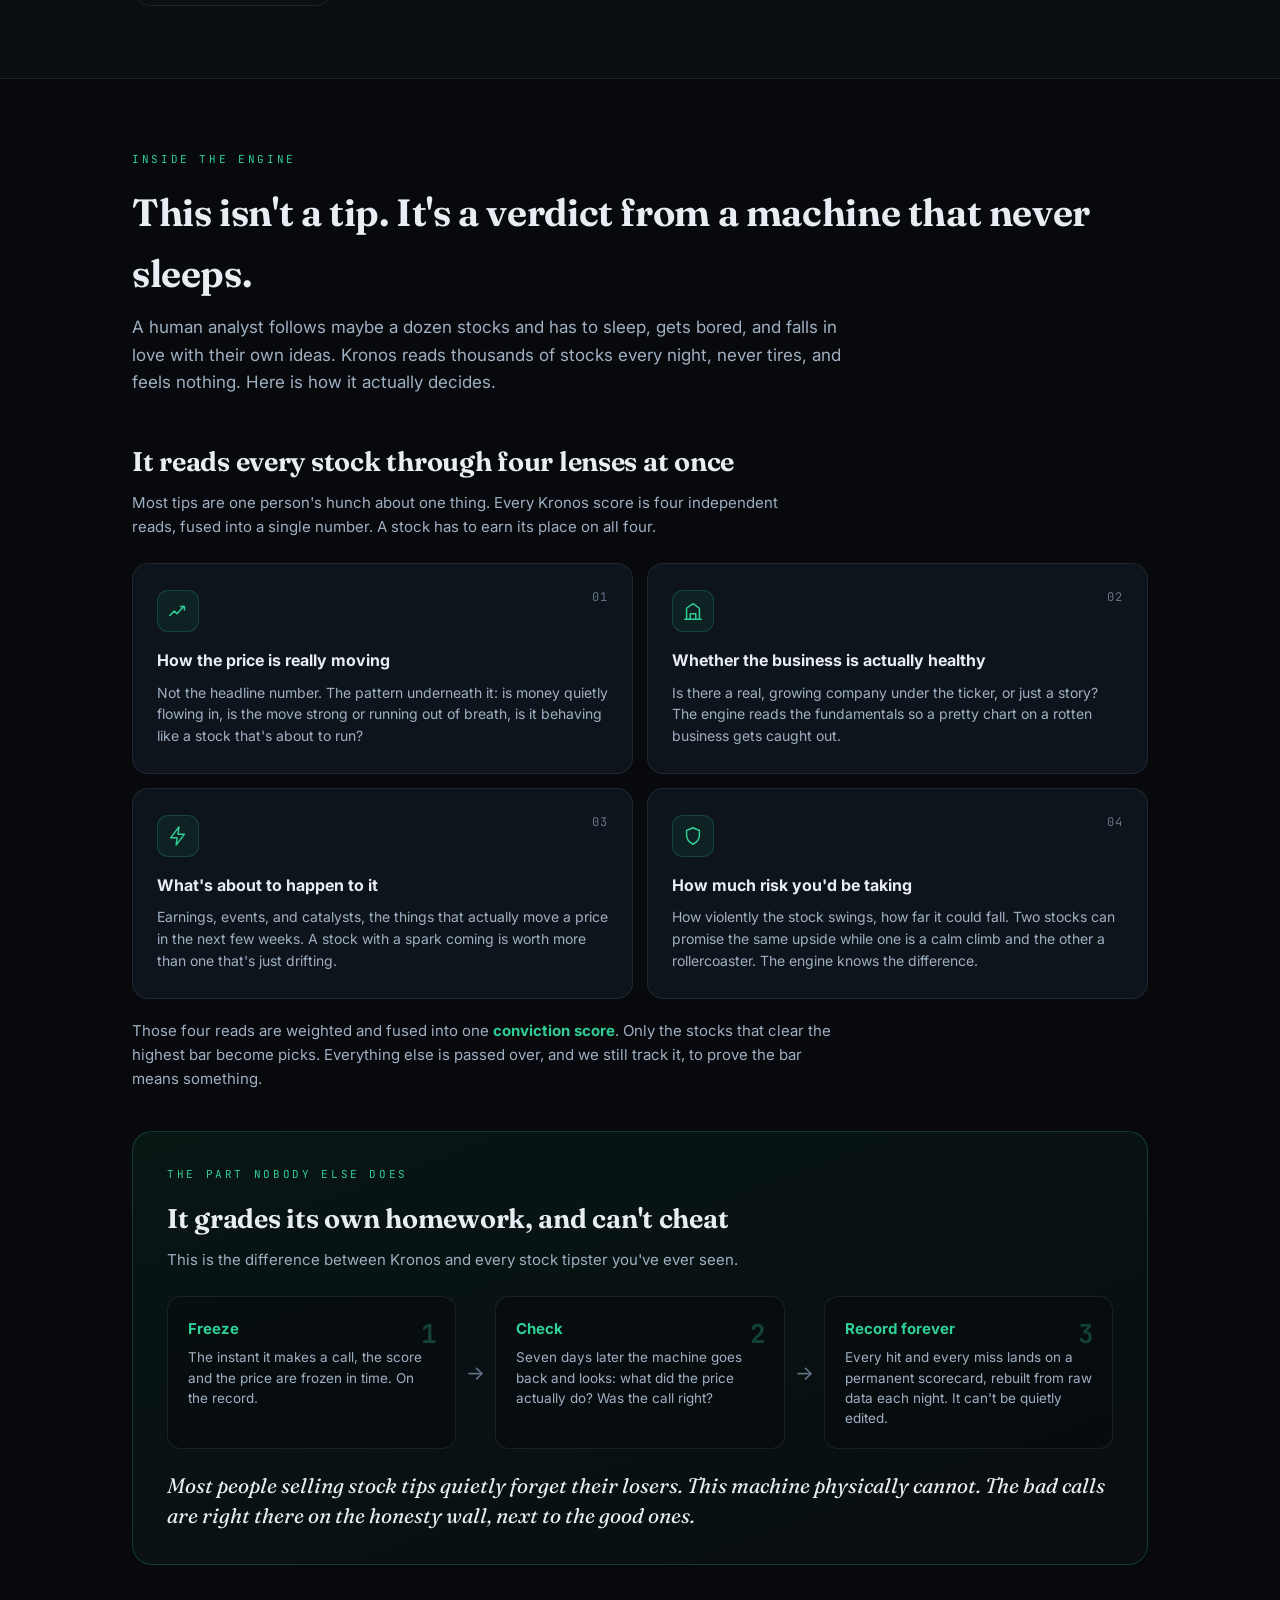
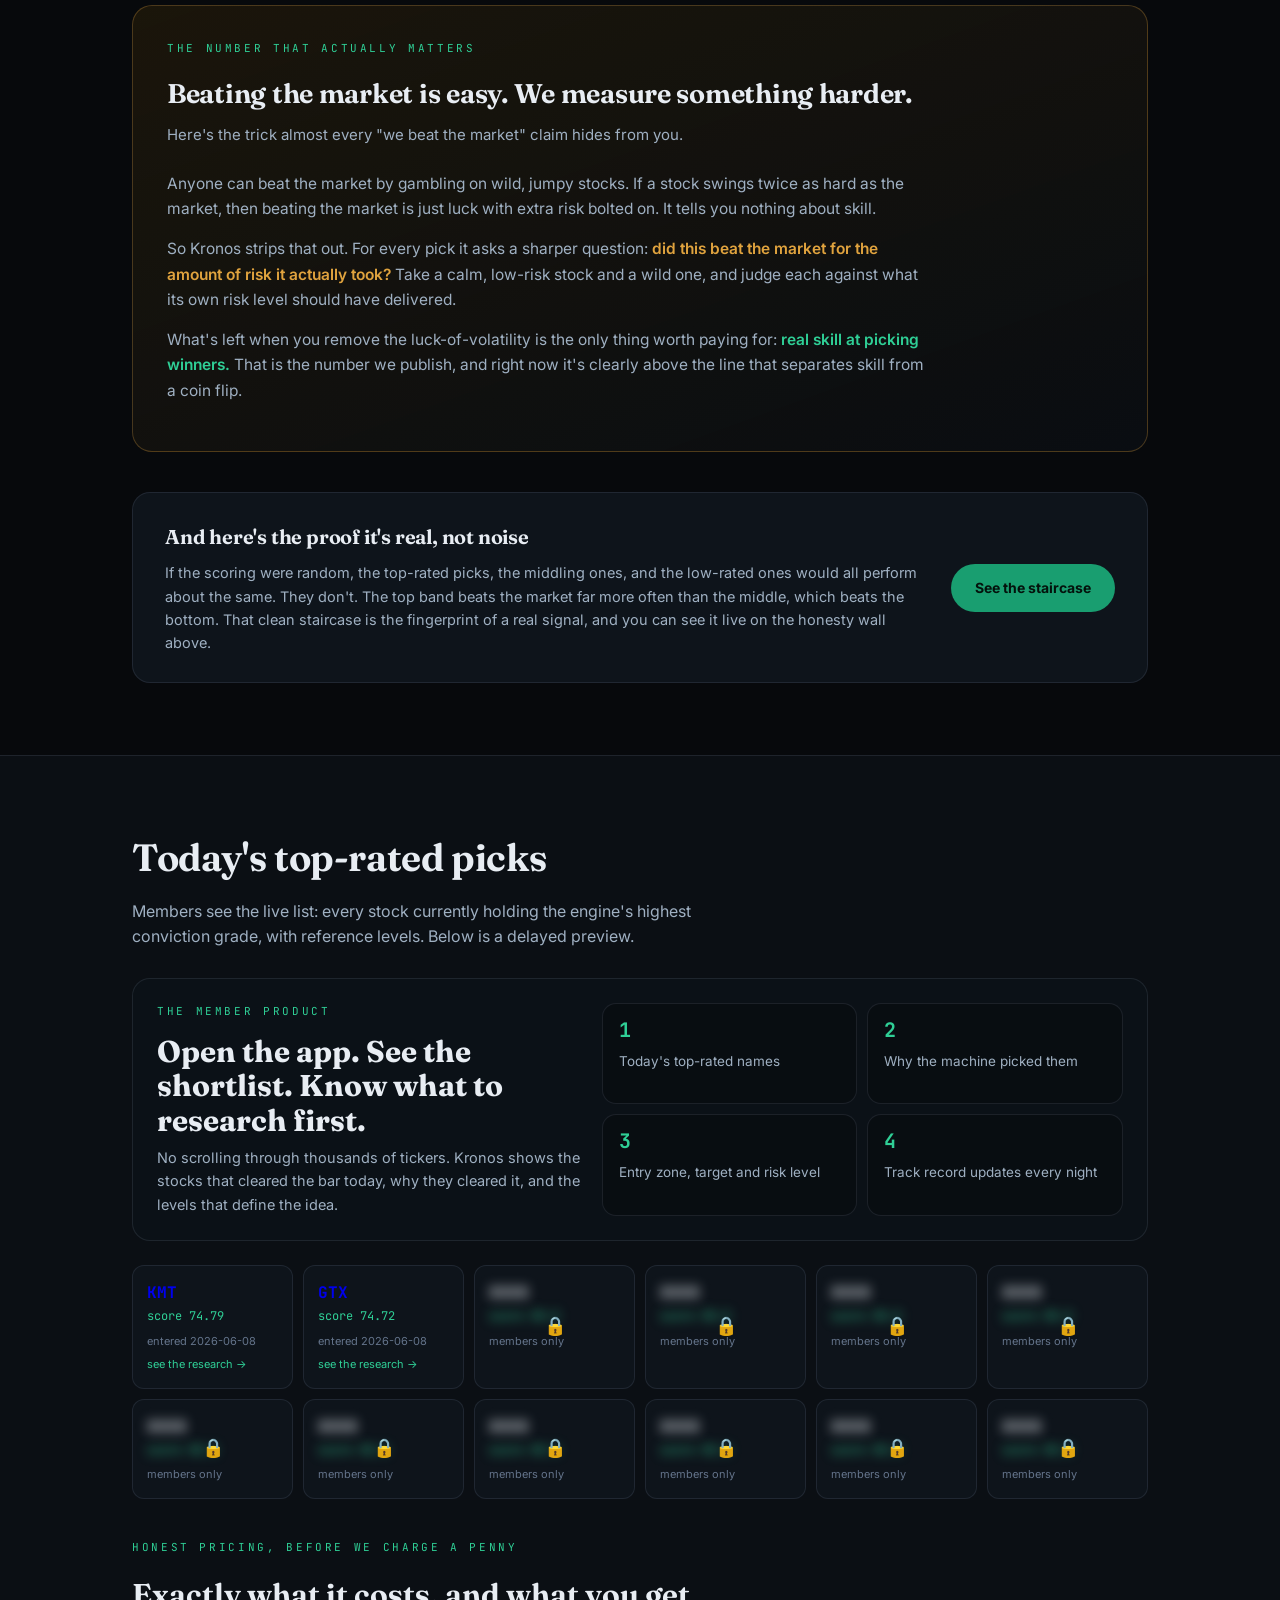
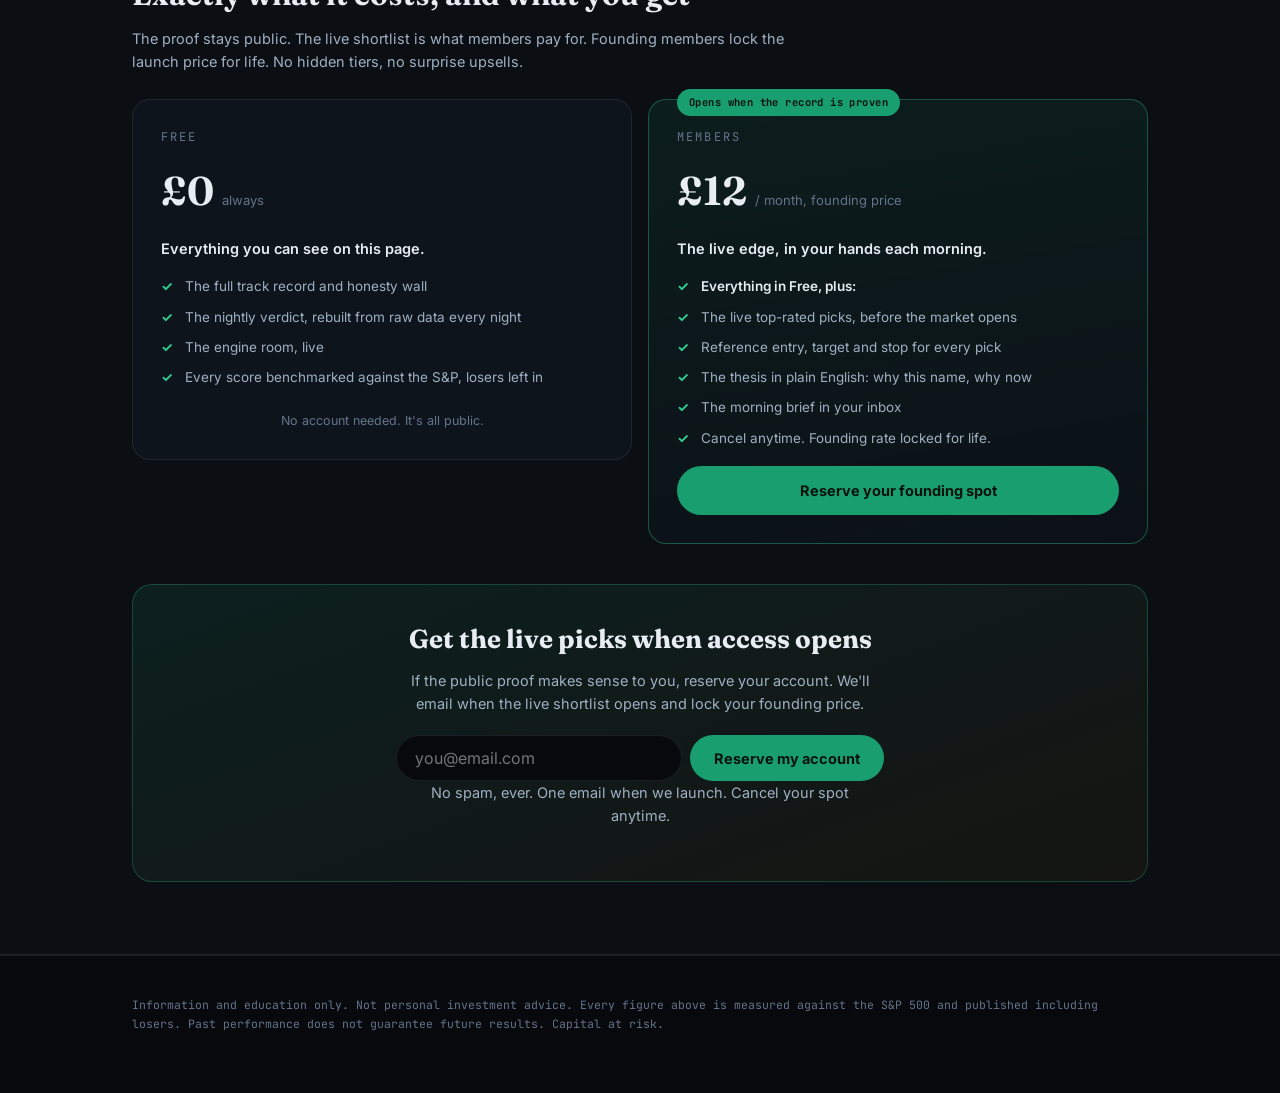
==== commit a597b21c: "feat: conversion-focused hero, cta panels and sticky bar Rewrites the hero/copy toward "see the proo" ====
--- a/index.html
+++ b/index.html
@@ -3,13 +3,13 @@
 <head>
   <meta charset="UTF-8">
   <meta name="viewport" content="width=device-width, initial-scale=1.0, viewport-fit=cover">
-  <title>KRONOS: the stock scorer that publishes its misses</title>
-  <meta name="description" content="An autonomous engine that scores thousands of stocks nightly and publishes every outcome, winners and losers, benchmarked against the S&P 500.">
+  <title>KRONOS: daily stock picks with a public track record</title>
+  <meta name="description" content="Kronos scores thousands of stocks, publishes every result, and shows retail investors the top-rated picks with a live track record against the S&P 500.">
   <meta name="theme-color" content="#07090c">
   <link rel="preconnect" href="https://fonts.googleapis.com">
   <link rel="preconnect" href="https://fonts.gstatic.com" crossorigin>
   <link href="https://fonts.googleapis.com/css2?family=Fraunces:opsz,wght@9..144,500;9..144,650&family=Inter:wght@400;500;600;700&family=JetBrains+Mono:wght@400;500;700&display=swap" rel="stylesheet">
-  <link rel="stylesheet" href="css/site.css?v=7">
+  <link rel="stylesheet" href="css/site.css?v=8">
 </head>
 <body>
   <header class="nav">
@@ -28,14 +28,18 @@
   <section class="hero">
     <div class="wrap hero-grid">
       <div class="hero-copy">
-        <p class="kicker">AUTONOMOUS STOCK SCORING · EVERY OUTCOME PUBLISHED</p>
-        <h1>Most stock tips hide their misses.<br><em>We publish ours every night.</em></h1>
-        <p class="sub">Kronos is a machine that scores thousands of stocks around the clock, then
-          measures every single call against the S&amp;P 500, showing you the losers next to the winners.
-          No cherry-picking. No memory-holed bad calls. Just the ledger.</p>
+        <p class="kicker">DAILY STOCK INTELLIGENCE · PUBLIC TRACK RECORD</p>
+        <h1>Wake up to the stocks Kronos ranks highest today.<br><em>Then check the proof.</em></h1>
+        <p class="sub">Kronos scans thousands of stocks, filters them through a risk-adjusted scoring
+          engine, and publishes the record against the S&amp;P 500. Members get the live shortlist,
+          reference levels and the reason behind each pick. Everyone sees the receipts.</p>
         <div class="hero-cta-row">
-          <a href="#join" class="btn-primary">Get the picks</a>
-          <a href="#record" class="btn-ghost">See the track record</a>
+          <a href="#join" class="btn-primary">Reserve the live picks</a>
+          <a href="#race" class="btn-ghost">Show me the money proof</a>
+        </div>
+        <div class="hero-proofline">
+          <span><b>No hidden losers.</b> The ledger publishes winners and misses.</span>
+          <span><b>No vague tips.</b> Members see ticker, thesis, entry zone, target and risk level.</span>
         </div>
       </div>
       <div class="hero-entity">
@@ -59,6 +63,20 @@
       </div>
       <p class="asof mono" id="hero-trend" style="display:none"></p>
       <p class="asof mono" id="as-of">...</p>
+      <div class="conversion-strip" id="conversion-strip">
+        <div class="conversion-copy">
+          <span class="eyebrow">THE SHORT VERSION</span>
+          <h2>If you want an edge, stop guessing what to research.</h2>
+          <p>Kronos turns the market into a ranked morning list: strongest setups first,
+            weakest ignored, every result measured later. The free page proves the engine.
+            Membership gives you the live list before it becomes old news.</p>
+        </div>
+        <div class="conversion-cards">
+          <div class="conversion-card"><span>Proof pot</span><b id="cv-kronos">...</b><small>Kronos from a £10k start</small></div>
+          <div class="conversion-card"><span>Market pot</span><b id="cv-sp">...</b><small>S&amp;P 500 over the same window</small></div>
+          <div class="conversion-card hot"><span>What you get</span><b>Live picks</b><small>reference entry, target, stop and thesis</small></div>
+        </div>
+      </div>
     </div>
   </section>
 
@@ -92,6 +110,14 @@
       </div>
       <p class="note">Both lines use the same cumulative return source as the main Track Record. Proof account trades a fixed
         stake per pick with realistic costs. This is research performance, not a managed fund.</p>
+      <div class="cta-panel">
+        <div>
+          <span class="eyebrow">WHY THIS MATTERS</span>
+          <h3>If the proof account keeps beating the S&amp;P, the live shortlist is the product.</h3>
+          <p>The public chart shows the outcome. Members get the input: the names Kronos currently rates highest, before their results are known.</p>
+        </div>
+        <a href="#join" class="btn-primary">Get on the founding list</a>
+      </div>
       <div class="readout" id="real-trades-stats" style="display:none">
         <div class="readout-cell"><b id="rt-win">...</b><span>of closed top-tier trades were winners</span></div>
         <div class="readout-div"></div>
@@ -111,6 +137,12 @@
         identical window, reds left in. This table is regenerated from the raw ledger every night;
         yesterday's version can't be quietly edited.<span id="wall-30d-caveat"></span></p>
       <div class="bands-row" id="bands-row"></div>
+      <div class="joe-box">
+        <h3>Plain English: what should you take from this?</h3>
+        <p>If Kronos were guessing, the high, middle and low bands would all behave roughly the same.
+          They do not. The top band is where the edge has shown up. That is exactly what members pay for:
+          the highest-conviction list, not the noise.</p>
+      </div>
       <div class="table-scroll">
         <table class="wall" id="wall">
           <thead><tr><th>Pick</th><th>Scored on</th><th>7-day return</th><th>vs S&amp;P</th><th>Risk-adjusted edge</th></tr></thead>
@@ -226,15 +258,28 @@
       <h2>Today's top-rated picks</h2>
       <p class="lede">Members see the live list: every stock currently holding the engine's highest
         conviction grade, with reference levels. Below is a delayed preview.</p>
+      <div class="member-product">
+        <div class="member-copy">
+          <p class="eyebrow">THE MEMBER PRODUCT</p>
+          <h3>Open the app. See the shortlist. Know what to research first.</h3>
+          <p>No scrolling through thousands of tickers. Kronos shows the stocks that cleared the bar today,
+            why they cleared it, and the levels that define the idea.</p>
+        </div>
+        <div class="member-grid">
+          <div><b>1</b><span>Today's top-rated names</span></div>
+          <div><b>2</b><span>Why the machine picked them</span></div>
+          <div><b>3</b><span>Entry zone, target and risk level</span></div>
+          <div><b>4</b><span>Track record updates every night</span></div>
+        </div>
+      </div>
       <div class="picks-grid" id="picks-grid"></div>
 
       <!-- PRICING (transparent, before we ever charge) -->
       <div class="pricing" id="pricing">
         <p class="eyebrow">HONEST PRICING, BEFORE WE CHARGE A PENNY</p>
         <h3 class="pricing-h">Exactly what it costs, and what you get</h3>
-        <p class="pricing-note">We will not switch on payments until the track record has proven
-          itself in public for months. When it opens, founding members lock the launch price for life.
-          No hidden tiers, no surprise upsells.</p>
+        <p class="pricing-note">The proof stays public. The live shortlist is what members pay for.
+          Founding members lock the launch price for life. No hidden tiers, no surprise upsells.</p>
         <div class="tiers">
           <div class="tier">
             <div class="tier-name">FREE</div>
@@ -257,6 +302,7 @@
               <li>Everything in Free, plus:</li>
               <li>The live top-rated picks, before the market opens</li>
               <li>Reference entry, target and stop for every pick</li>
+              <li>The thesis in plain English: why this name, why now</li>
               <li>The morning brief in your inbox</li>
               <li>Cancel anytime. Founding rate locked for life.</li>
             </ul>
@@ -267,9 +313,9 @@
 
       <!-- CREATE ACCOUNT / EARLY ACCESS -->
       <div class="paywall" id="join">
-        <h3>Create your early-access account</h3>
-        <p>Claim your spot now. We'll set up your account and email you the moment the live picks
-          open, with your founding price locked in. One email, that's it.</p>
+        <h3>Get the live picks when access opens</h3>
+        <p>If the public proof makes sense to you, reserve your account. We'll email when the live
+          shortlist opens and lock your founding price.</p>
         <form class="waitlist" id="wl-form" onsubmit="return joinWaitlist(event)">
           <input type="email" id="wl-email" placeholder="you@email.com" required autocomplete="email">
           <input type="checkbox" name="botcheck" tabindex="-1" aria-hidden="true" style="position:absolute;left:-9999px;opacity:0">
@@ -307,7 +353,12 @@
     </div>
   </footer>
 
-  <script src="js/site.js?v=7"></script>
+  <div class="sticky-cta">
+    <span><b>Want tomorrow's highest-rated names?</b> Reserve founding access.</span>
+    <a href="#join">Get the picks</a>
+  </div>
+
+  <script src="js/site.js?v=8"></script>
   <script src="js/entity.js?v=1"></script>
   <script src="js/engine-room.js?v=2"></script>
 </body>
--- a/css/site.css
+++ b/css/site.css
@@ -52,6 +52,9 @@
 .btn-primary:hover { background: var(--green-hi); }
 .btn-ghost { border: 1px solid var(--line); color: var(--ink-2); text-decoration: none; font-weight: 600; font-size: 14.5px; padding: 13px 24px; border-radius: 999px; }
 .btn-ghost:hover { border-color: var(--ink-3); color: var(--ink); }
+.hero-proofline { display: grid; gap: 8px; margin-top: 22px; max-width: 560px; }
+.hero-proofline span { color: var(--ink-2); font-size: 13.5px; }
+.hero-proofline b { color: var(--ink); }
 
 /* the living entity chamber */
 .hero-entity { display: flex; flex-direction: column; align-items: center; }
@@ -85,6 +88,18 @@
 .readout-cell span { display: block; margin-top: 10px; font-size: 12.5px; color: var(--ink-3); line-height: 1.45; max-width: 220px; }
 .readout-div { width: 1px; background: var(--line); }
 .asof { margin-top: 16px; font-size: 11.5px; color: var(--ink-3); }
+.conversion-strip { margin-top: 26px; display: grid; grid-template-columns: 1.05fr .95fr; gap: 18px; align-items: stretch;
+  border: 1px solid rgba(47, 207, 150, .25); border-radius: 20px; padding: 24px;
+  background: linear-gradient(135deg, rgba(25, 158, 112, .10), rgba(14, 20, 27, .62)); }
+.conversion-copy h2 { margin-bottom: 8px; font-size: clamp(24px, 3.2vw, 34px); }
+.conversion-copy p { color: var(--ink-2); max-width: 620px; font-size: 15px; line-height: 1.6; }
+.conversion-cards { display: grid; grid-template-columns: 1fr; gap: 10px; }
+.conversion-card { border: 1px solid var(--line); border-radius: 14px; padding: 15px 16px; background: rgba(7, 9, 12, .55); }
+.conversion-card span { display: block; font-family: var(--mono); font-size: 10.5px; letter-spacing: .12em; color: var(--ink-3); text-transform: uppercase; }
+.conversion-card b { display: block; margin-top: 4px; font-family: var(--mono); font-size: 25px; line-height: 1.05; color: var(--green-hi); }
+.conversion-card small { display: block; margin-top: 5px; color: var(--ink-3); font-size: 12px; line-height: 1.35; }
+.conversion-card.hot { border-color: rgba(224, 163, 62, .35); background: rgba(201, 133, 0, .08); }
+.conversion-card.hot b { color: var(--amber-hi); }
 
 /* bands */
 .band { padding: 72px 0; }
@@ -110,9 +125,19 @@
 .stake-copy { color: var(--ink-2); font-size: 14px; line-height: 1.55; max-width: 820px; margin: 0 0 16px; }
 .chart-card { background: var(--card); border: 1px solid var(--line); border-radius: 16px; padding: 18px 14px 10px; position: relative; }
 .chart-card canvas { width: 100%; display: block; }
+.cta-panel { margin-top: 22px; display: flex; align-items: center; justify-content: space-between; gap: 18px;
+  border: 1px solid rgba(47, 207, 150, .22); border-radius: 18px; padding: 24px;
+  background: linear-gradient(135deg, rgba(25, 158, 112, .08), rgba(7, 9, 12, .55)); }
+.cta-panel h3 { font-family: var(--serif); font-size: clamp(21px, 3vw, 28px); line-height: 1.18; margin-bottom: 8px; }
+.cta-panel p { color: var(--ink-2); max-width: 620px; font-size: 14.5px; }
+.cta-panel .btn-primary { flex-shrink: 0; }
 
 /* honesty wall */
 .bands-row { display: flex; gap: 12px; flex-wrap: wrap; margin-bottom: 24px; }
+.joe-box { border: 1px solid rgba(224, 163, 62, .26); border-radius: 16px; padding: 20px 22px; margin: -4px 0 22px;
+  background: linear-gradient(135deg, rgba(201, 133, 0, .08), rgba(14, 20, 27, .35)); }
+.joe-box h3 { font-family: var(--serif); font-size: 22px; margin-bottom: 6px; }
+.joe-box p { color: var(--ink-2); font-size: 14.5px; max-width: 820px; }
 .bandcard { background: var(--card); border: 1px solid var(--line); border-radius: 12px; padding: 14px 18px; flex: 1; min-width: 180px; }
 .bandcard .bn { font-family: var(--mono); font-size: 11px; letter-spacing: .14em; text-transform: uppercase; color: var(--ink-3); }
 .bandcard .bv { font-family: var(--mono); font-size: 22px; font-weight: 700; margin-top: 4px; }
@@ -189,6 +214,14 @@
 .proof-strip-cta:hover { background: var(--green-hi); }
 
 /* picks + paywall */
+.member-product { display: grid; grid-template-columns: .9fr 1.1fr; gap: 18px; align-items: stretch; margin: 0 0 24px;
+  border: 1px solid var(--line); border-radius: 18px; padding: 24px; background: rgba(14, 20, 27, .55); }
+.member-copy h3 { font-family: var(--serif); font-size: clamp(22px, 3vw, 30px); line-height: 1.15; margin-bottom: 8px; }
+.member-copy p:not(.eyebrow) { color: var(--ink-2); font-size: 14.5px; line-height: 1.6; }
+.member-grid { display: grid; grid-template-columns: repeat(2, minmax(0, 1fr)); gap: 10px; }
+.member-grid div { border: 1px solid var(--line); border-radius: 14px; padding: 16px; background: rgba(7, 9, 12, .46); }
+.member-grid b { display: block; font-family: var(--mono); color: var(--green-hi); font-size: 20px; line-height: 1; margin-bottom: 8px; }
+.member-grid span { color: var(--ink-2); font-size: 13.5px; line-height: 1.4; }
 .picks-grid { display: grid; grid-template-columns: repeat(auto-fill, minmax(150px, 1fr)); gap: 10px; margin-bottom: 34px; }
 .pick { background: var(--card); border: 1px solid var(--line); border-radius: 12px; padding: 14px; }
 .pick b { font-family: var(--mono); font-size: 16px; }
@@ -249,6 +282,14 @@
 .er-foot-note { flex: 1; text-align: right; font-size: 11px; color: var(--ink-3); min-width: 200px; }
 
 footer { padding: 40px 0 60px; border-top: 1px solid var(--line); }
+.sticky-cta { position: fixed; left: 50%; bottom: 16px; transform: translateX(-50%); z-index: 90;
+  width: min(720px, calc(100% - 28px)); display: flex; align-items: center; justify-content: space-between; gap: 14px;
+  border: 1px solid rgba(47, 207, 150, .28); border-radius: 999px; padding: 10px 12px 10px 18px;
+  background: rgba(7, 9, 12, .88); backdrop-filter: blur(12px); box-shadow: 0 18px 60px rgba(0,0,0,.36); }
+.sticky-cta span { color: var(--ink-2); font-size: 13px; }
+.sticky-cta b { color: var(--ink); }
+.sticky-cta a { flex-shrink: 0; background: var(--green); color: #04120c; text-decoration: none; font-weight: 700; border-radius: 999px; padding: 9px 16px; font-size: 13px; }
+.sticky-cta a:hover { background: var(--green-hi); }
 
 /* tablet: readout wraps */
 @media (max-width: 900px) {
@@ -257,7 +298,10 @@
   .entity-chamber { max-width: 320px; }
   .hero-copy { text-align: center; }
   .hero-copy .sub { margin-left: auto; margin-right: auto; }
+  .hero-proofline { margin-left: auto; margin-right: auto; text-align: left; }
   .hero-cta-row { justify-content: center; }
+  .conversion-strip, .member-product { grid-template-columns: 1fr; }
+  .cta-panel { align-items: flex-start; flex-direction: column; }
 }
 
 /* mobile */
@@ -277,5 +321,9 @@
   .proof-strip-cta { width: 100%; text-align: center; }
   .entity-chamber { max-width: 300px; }
   .tiers { grid-template-columns: 1fr; }
+  .member-grid { grid-template-columns: 1fr; }
+  .conversion-strip { padding: 18px; }
+  .sticky-cta { border-radius: 18px; align-items: flex-start; flex-direction: column; }
+  .sticky-cta a { width: 100%; text-align: center; }
   .entity-badge { font-size: 9px; letter-spacing: .06em; padding: 5px 11px; bottom: 5%; }
 }
